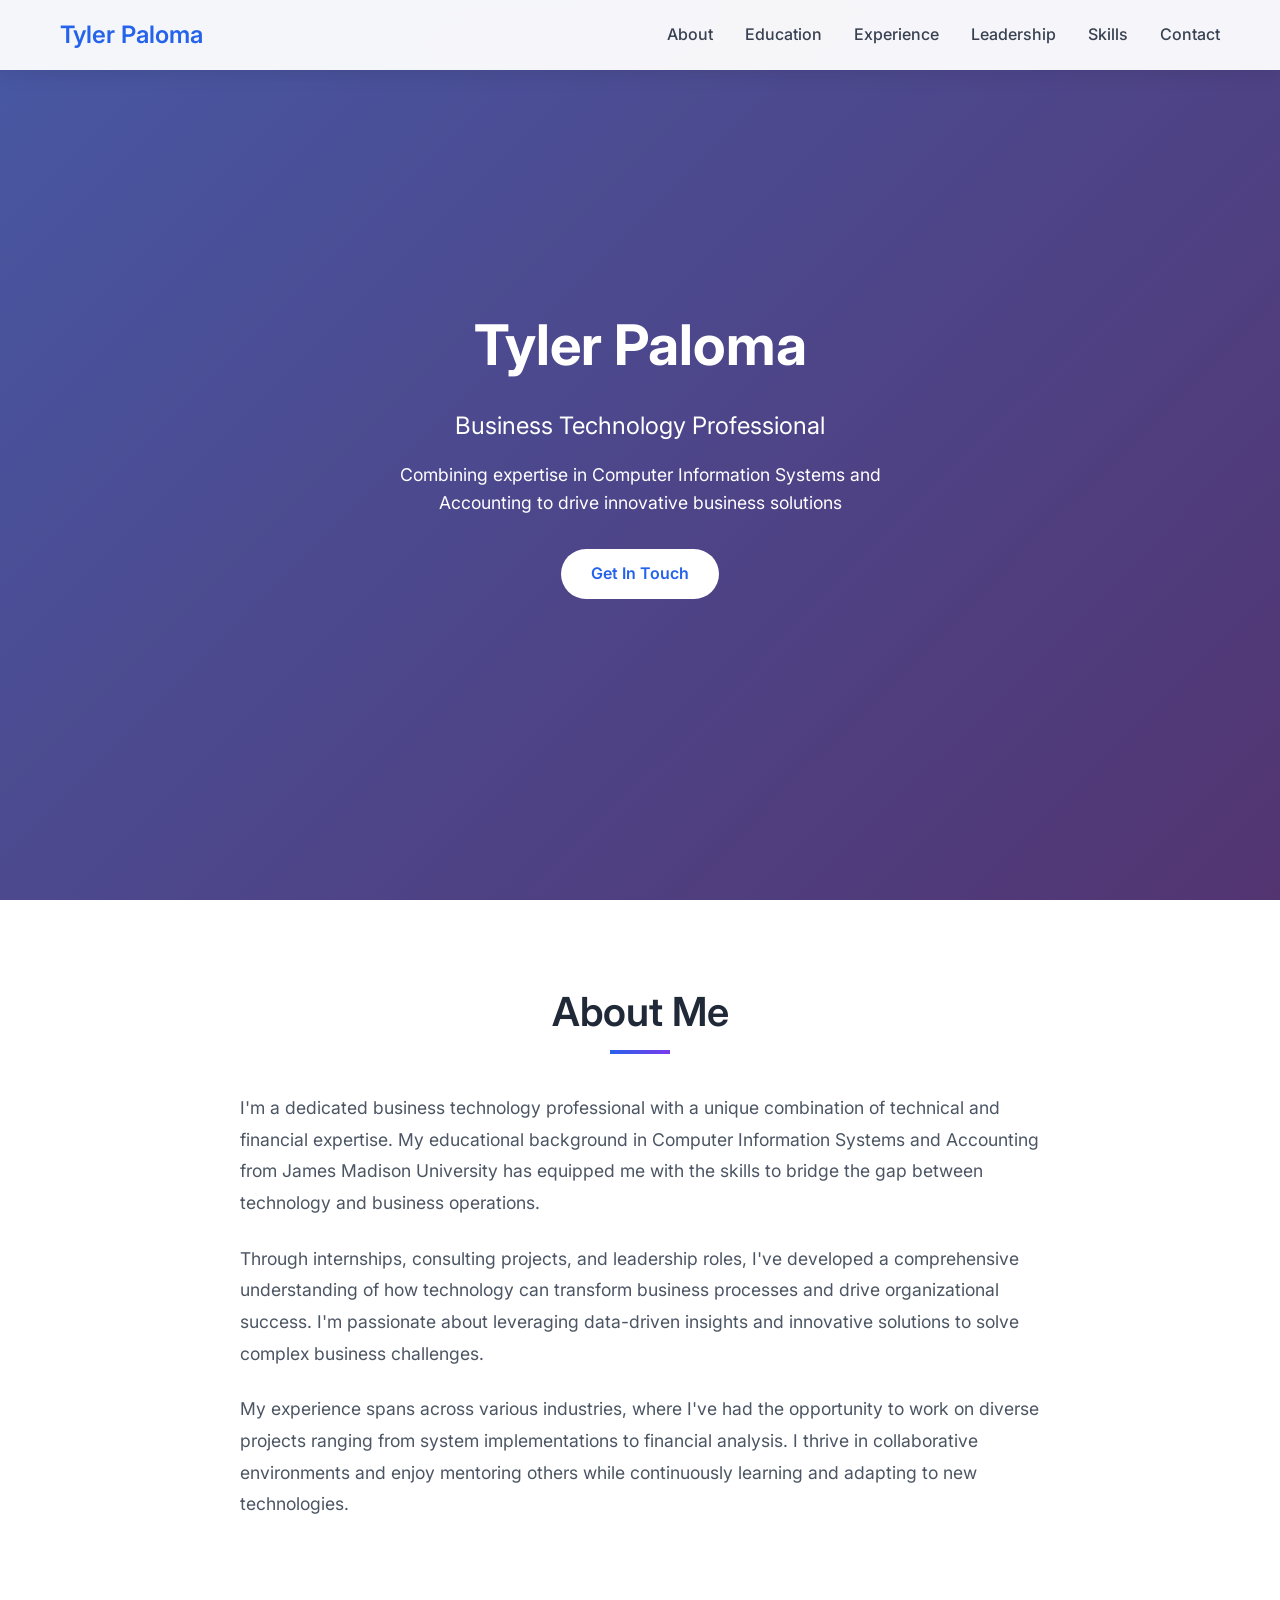
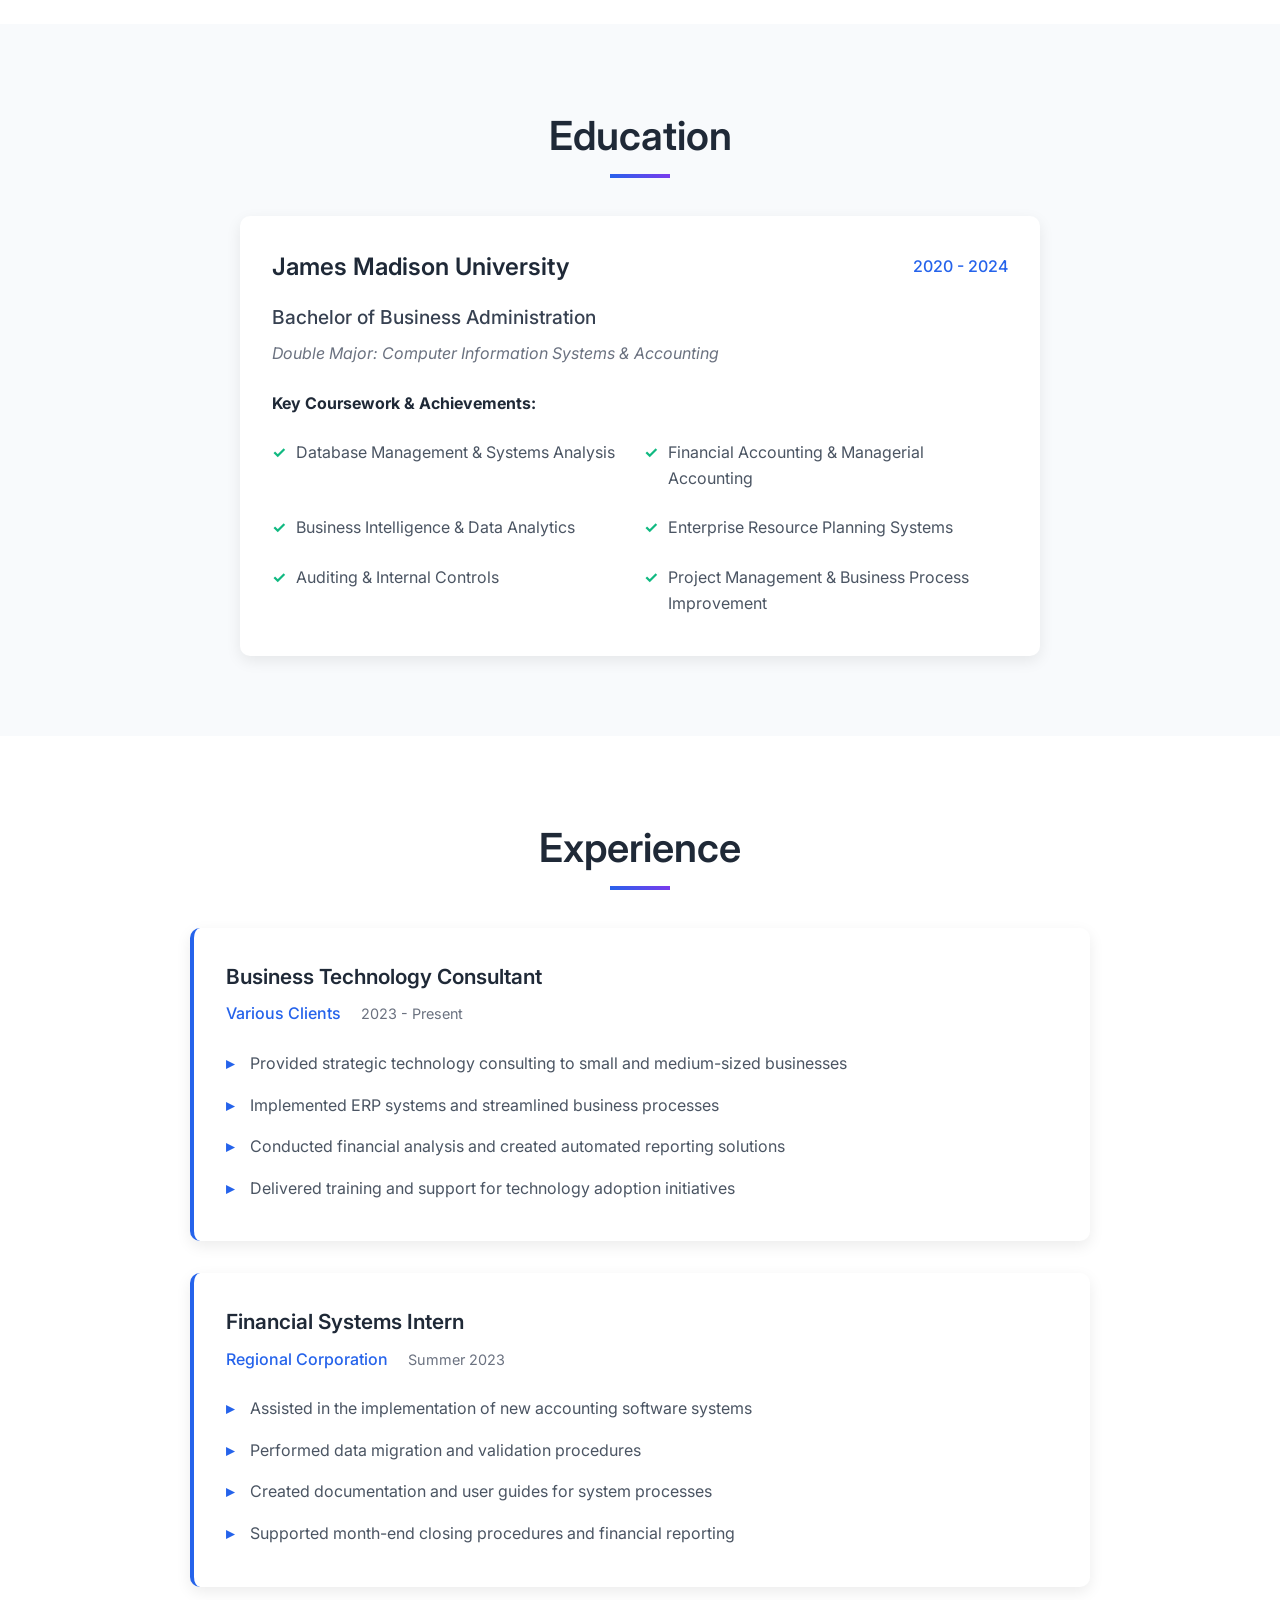
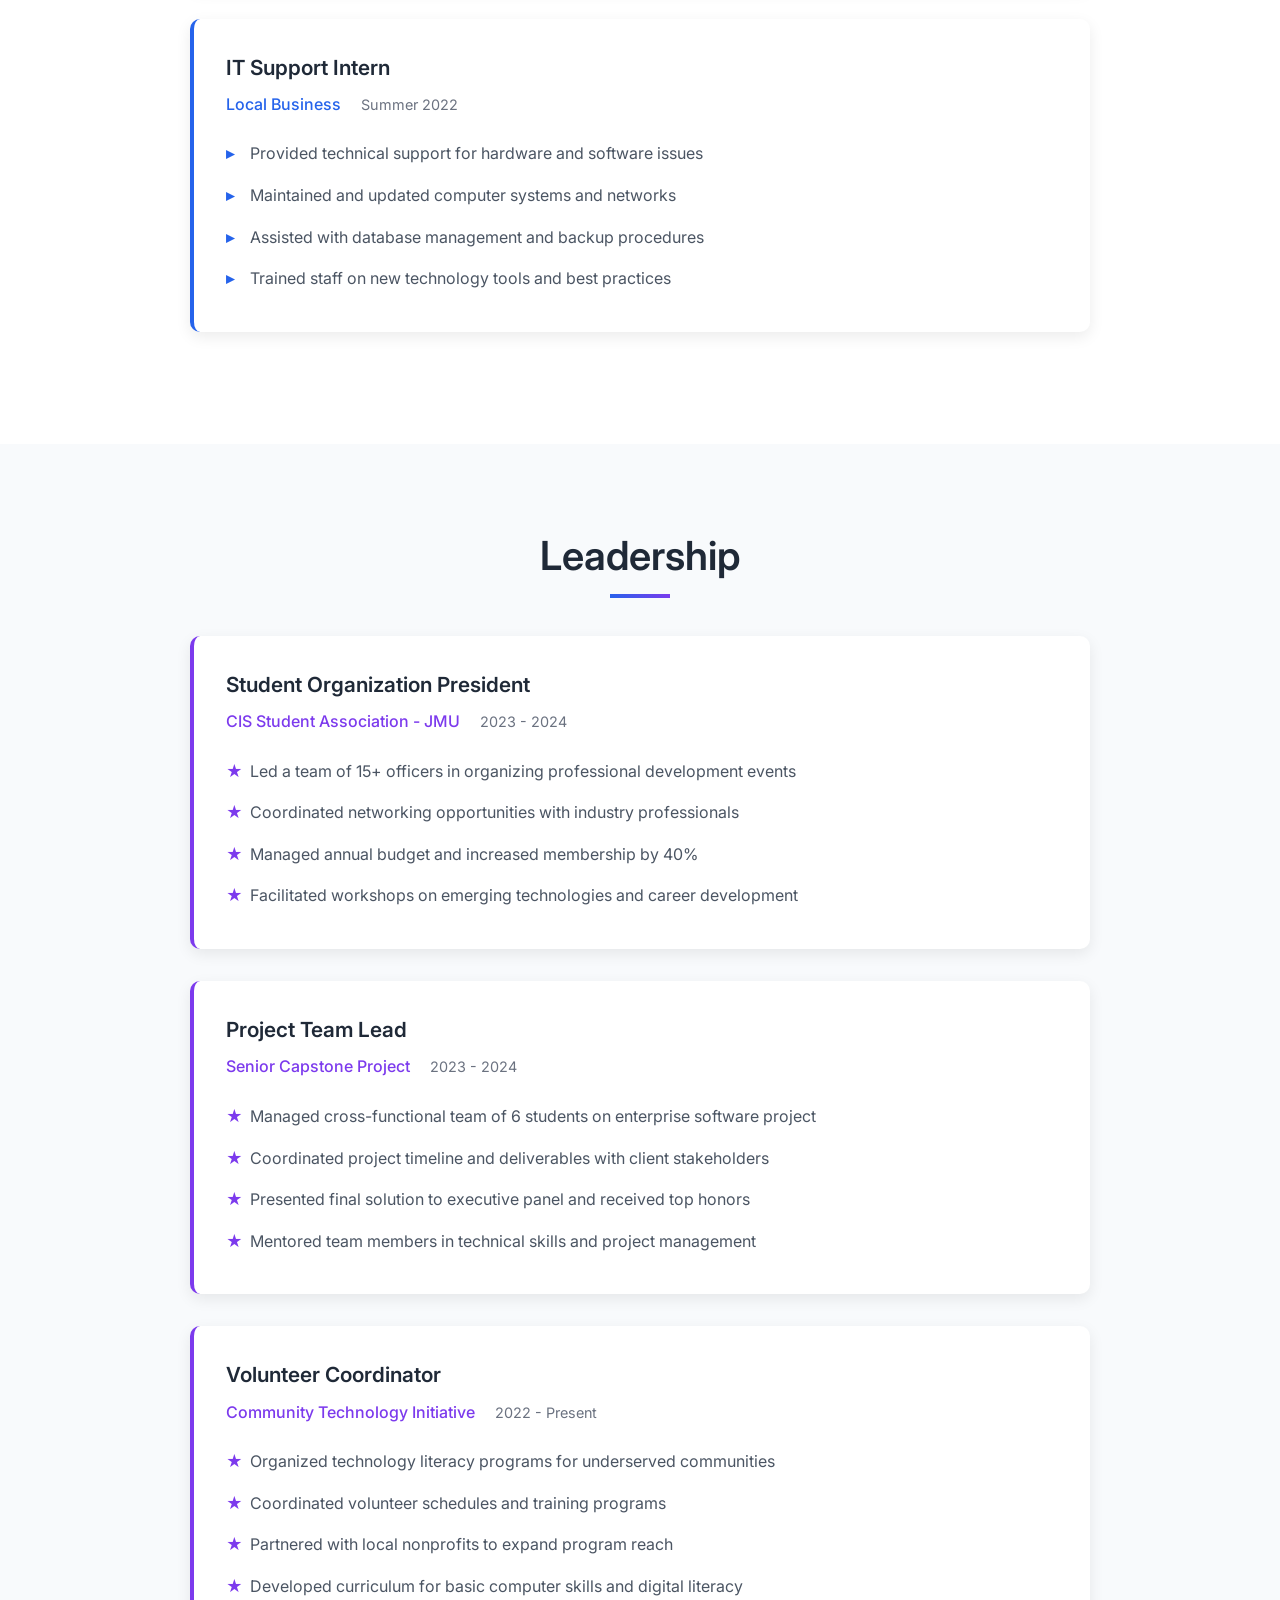
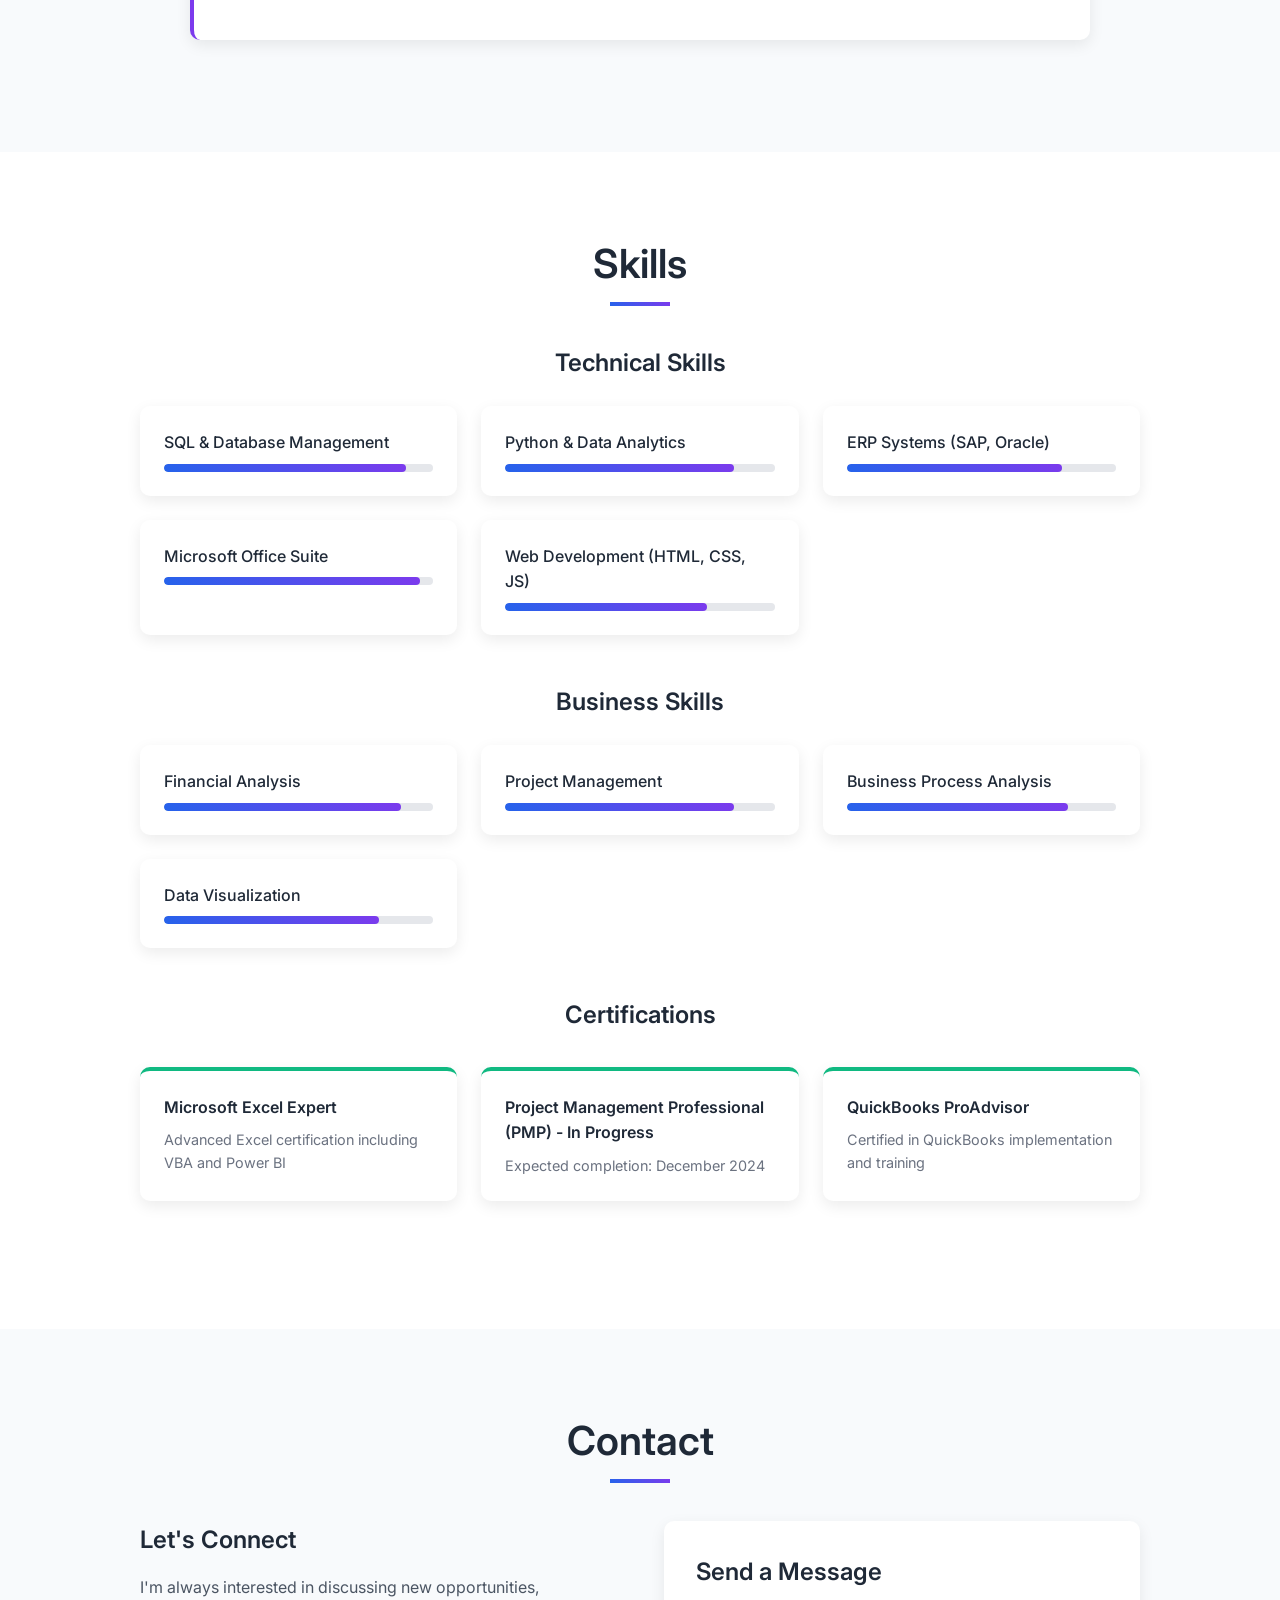
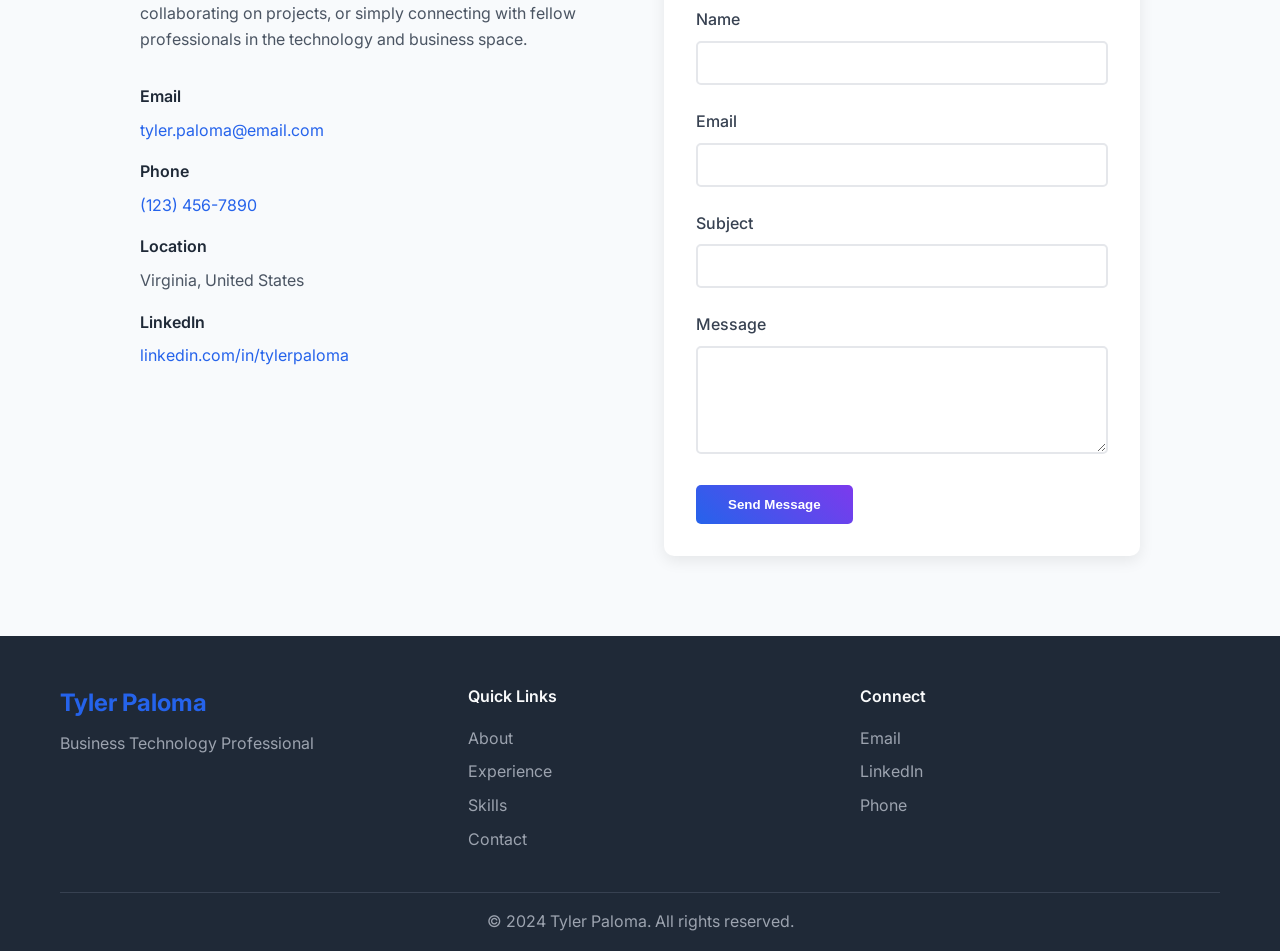
==== index.html @ 6fe41795 "Complete Tyler Paloma responsive portfolio website Co-authored-by: wjed <112119028+wjed@users.norepl" ====
<!DOCTYPE html>
<html lang="en">
<head>
    <meta charset="UTF-8">
    <meta name="viewport" content="width=device-width, initial-scale=1.0">
    <title>Tyler Paloma - Portfolio</title>
    <link rel="stylesheet" href="styles.css">
    <link rel="preconnect" href="https://fonts.googleapis.com">
    <link rel="preconnect" href="https://fonts.gstatic.com" crossorigin>
    <link href="https://fonts.googleapis.com/css2?family=Inter:wght@300;400;500;600;700&display=swap" rel="stylesheet">
</head>
<body>
    <!-- Navigation -->
    <nav class="navbar">
        <div class="nav-container">
            <div class="nav-logo">
                <a href="#home">Tyler Paloma</a>
            </div>
            <ul class="nav-menu">
                <li class="nav-item">
                    <a href="#about" class="nav-link">About</a>
                </li>
                <li class="nav-item">
                    <a href="#education" class="nav-link">Education</a>
                </li>
                <li class="nav-item">
                    <a href="#experience" class="nav-link">Experience</a>
                </li>
                <li class="nav-item">
                    <a href="#leadership" class="nav-link">Leadership</a>
                </li>
                <li class="nav-item">
                    <a href="#skills" class="nav-link">Skills</a>
                </li>
                <li class="nav-item">
                    <a href="#contact" class="nav-link">Contact</a>
                </li>
            </ul>
            <div class="hamburger">
                <span class="bar"></span>
                <span class="bar"></span>
                <span class="bar"></span>
            </div>
        </div>
    </nav>

    <!-- Hero Section -->
    <section id="home" class="hero">
        <div class="hero-content">
            <h1>Tyler Paloma</h1>
            <p class="hero-subtitle">Business Technology Professional</p>
            <p class="hero-description">Combining expertise in Computer Information Systems and Accounting to drive innovative business solutions</p>
            <a href="#contact" class="cta-button">Get In Touch</a>
        </div>
    </section>

    <!-- About Section -->
    <section id="about" class="section">
        <div class="container">
            <h2 class="section-title">About Me</h2>
            <div class="about-content">
                <div class="about-text">
                    <p>I'm a dedicated business technology professional with a unique combination of technical and financial expertise. My educational background in Computer Information Systems and Accounting from James Madison University has equipped me with the skills to bridge the gap between technology and business operations.</p>
                    <p>Through internships, consulting projects, and leadership roles, I've developed a comprehensive understanding of how technology can transform business processes and drive organizational success. I'm passionate about leveraging data-driven insights and innovative solutions to solve complex business challenges.</p>
                    <p>My experience spans across various industries, where I've had the opportunity to work on diverse projects ranging from system implementations to financial analysis. I thrive in collaborative environments and enjoy mentoring others while continuously learning and adapting to new technologies.</p>
                </div>
            </div>
        </div>
    </section>

    <!-- Education Section -->
    <section id="education" class="section section-gray">
        <div class="container">
            <h2 class="section-title">Education</h2>
            <div class="education-content">
                <div class="education-item">
                    <div class="education-header">
                        <h3>James Madison University</h3>
                        <span class="education-period">2020 - 2024</span>
                    </div>
                    <div class="education-details">
                        <p class="education-degree">Bachelor of Business Administration</p>
                        <p class="education-majors">Double Major: Computer Information Systems & Accounting</p>
                        <div class="education-highlights">
                            <h4>Key Coursework & Achievements:</h4>
                            <ul>
                                <li>Database Management & Systems Analysis</li>
                                <li>Financial Accounting & Managerial Accounting</li>
                                <li>Business Intelligence & Data Analytics</li>
                                <li>Enterprise Resource Planning Systems</li>
                                <li>Auditing & Internal Controls</li>
                                <li>Project Management & Business Process Improvement</li>
                            </ul>
                        </div>
                    </div>
                </div>
            </div>
        </div>
    </section>

    <!-- Experience Section -->
    <section id="experience" class="section">
        <div class="container">
            <h2 class="section-title">Experience</h2>
            <div class="experience-content">
                <div class="experience-item">
                    <div class="experience-header">
                        <h3>Business Technology Consultant</h3>
                        <span class="experience-company">Various Clients</span>
                        <span class="experience-period">2023 - Present</span>
                    </div>
                    <div class="experience-details">
                        <ul>
                            <li>Provided strategic technology consulting to small and medium-sized businesses</li>
                            <li>Implemented ERP systems and streamlined business processes</li>
                            <li>Conducted financial analysis and created automated reporting solutions</li>
                            <li>Delivered training and support for technology adoption initiatives</li>
                        </ul>
                    </div>
                </div>

                <div class="experience-item">
                    <div class="experience-header">
                        <h3>Financial Systems Intern</h3>
                        <span class="experience-company">Regional Corporation</span>
                        <span class="experience-period">Summer 2023</span>
                    </div>
                    <div class="experience-details">
                        <ul>
                            <li>Assisted in the implementation of new accounting software systems</li>
                            <li>Performed data migration and validation procedures</li>
                            <li>Created documentation and user guides for system processes</li>
                            <li>Supported month-end closing procedures and financial reporting</li>
                        </ul>
                    </div>
                </div>

                <div class="experience-item">
                    <div class="experience-header">
                        <h3>IT Support Intern</h3>
                        <span class="experience-company">Local Business</span>
                        <span class="experience-period">Summer 2022</span>
                    </div>
                    <div class="experience-details">
                        <ul>
                            <li>Provided technical support for hardware and software issues</li>
                            <li>Maintained and updated computer systems and networks</li>
                            <li>Assisted with database management and backup procedures</li>
                            <li>Trained staff on new technology tools and best practices</li>
                        </ul>
                    </div>
                </div>
            </div>
        </div>
    </section>

    <!-- Leadership Section -->
    <section id="leadership" class="section section-gray">
        <div class="container">
            <h2 class="section-title">Leadership</h2>
            <div class="leadership-content">
                <div class="leadership-item">
                    <div class="leadership-header">
                        <h3>Student Organization President</h3>
                        <span class="leadership-org">CIS Student Association - JMU</span>
                        <span class="leadership-period">2023 - 2024</span>
                    </div>
                    <div class="leadership-details">
                        <ul>
                            <li>Led a team of 15+ officers in organizing professional development events</li>
                            <li>Coordinated networking opportunities with industry professionals</li>
                            <li>Managed annual budget and increased membership by 40%</li>
                            <li>Facilitated workshops on emerging technologies and career development</li>
                        </ul>
                    </div>
                </div>

                <div class="leadership-item">
                    <div class="leadership-header">
                        <h3>Project Team Lead</h3>
                        <span class="leadership-org">Senior Capstone Project</span>
                        <span class="leadership-period">2023 - 2024</span>
                    </div>
                    <div class="leadership-details">
                        <ul>
                            <li>Managed cross-functional team of 6 students on enterprise software project</li>
                            <li>Coordinated project timeline and deliverables with client stakeholders</li>
                            <li>Presented final solution to executive panel and received top honors</li>
                            <li>Mentored team members in technical skills and project management</li>
                        </ul>
                    </div>
                </div>

                <div class="leadership-item">
                    <div class="leadership-header">
                        <h3>Volunteer Coordinator</h3>
                        <span class="leadership-org">Community Technology Initiative</span>
                        <span class="leadership-period">2022 - Present</span>
                    </div>
                    <div class="leadership-details">
                        <ul>
                            <li>Organized technology literacy programs for underserved communities</li>
                            <li>Coordinated volunteer schedules and training programs</li>
                            <li>Partnered with local nonprofits to expand program reach</li>
                            <li>Developed curriculum for basic computer skills and digital literacy</li>
                        </ul>
                    </div>
                </div>
            </div>
        </div>
    </section>

    <!-- Skills Section -->
    <section id="skills" class="section">
        <div class="container">
            <h2 class="section-title">Skills</h2>
            <div class="skills-content">
                <div class="skills-category">
                    <h3>Technical Skills</h3>
                    <div class="skills-grid">
                        <div class="skill-item">
                            <span class="skill-name">SQL & Database Management</span>
                            <div class="skill-bar">
                                <div class="skill-progress" style="width: 90%;"></div>
                            </div>
                        </div>
                        <div class="skill-item">
                            <span class="skill-name">Python & Data Analytics</span>
                            <div class="skill-bar">
                                <div class="skill-progress" style="width: 85%;"></div>
                            </div>
                        </div>
                        <div class="skill-item">
                            <span class="skill-name">ERP Systems (SAP, Oracle)</span>
                            <div class="skill-bar">
                                <div class="skill-progress" style="width: 80%;"></div>
                            </div>
                        </div>
                        <div class="skill-item">
                            <span class="skill-name">Microsoft Office Suite</span>
                            <div class="skill-bar">
                                <div class="skill-progress" style="width: 95%;"></div>
                            </div>
                        </div>
                        <div class="skill-item">
                            <span class="skill-name">Web Development (HTML, CSS, JS)</span>
                            <div class="skill-bar">
                                <div class="skill-progress" style="width: 75%;"></div>
                            </div>
                        </div>
                    </div>
                </div>

                <div class="skills-category">
                    <h3>Business Skills</h3>
                    <div class="skills-grid">
                        <div class="skill-item">
                            <span class="skill-name">Financial Analysis</span>
                            <div class="skill-bar">
                                <div class="skill-progress" style="width: 88%;"></div>
                            </div>
                        </div>
                        <div class="skill-item">
                            <span class="skill-name">Project Management</span>
                            <div class="skill-bar">
                                <div class="skill-progress" style="width: 85%;"></div>
                            </div>
                        </div>
                        <div class="skill-item">
                            <span class="skill-name">Business Process Analysis</span>
                            <div class="skill-bar">
                                <div class="skill-progress" style="width: 82%;"></div>
                            </div>
                        </div>
                        <div class="skill-item">
                            <span class="skill-name">Data Visualization</span>
                            <div class="skill-bar">
                                <div class="skill-progress" style="width: 80%;"></div>
                            </div>
                        </div>
                    </div>
                </div>

                <div class="skills-category">
                    <h3>Certifications</h3>
                    <div class="certifications">
                        <div class="cert-item">
                            <h4>Microsoft Excel Expert</h4>
                            <p>Advanced Excel certification including VBA and Power BI</p>
                        </div>
                        <div class="cert-item">
                            <h4>Project Management Professional (PMP) - In Progress</h4>
                            <p>Expected completion: December 2024</p>
                        </div>
                        <div class="cert-item">
                            <h4>QuickBooks ProAdvisor</h4>
                            <p>Certified in QuickBooks implementation and training</p>
                        </div>
                    </div>
                </div>
            </div>
        </div>
    </section>

    <!-- Contact Section -->
    <section id="contact" class="section section-gray">
        <div class="container">
            <h2 class="section-title">Contact</h2>
            <div class="contact-content">
                <div class="contact-info">
                    <h3>Let's Connect</h3>
                    <p>I'm always interested in discussing new opportunities, collaborating on projects, or simply connecting with fellow professionals in the technology and business space.</p>
                    
                    <div class="contact-details">
                        <div class="contact-item">
                            <h4>Email</h4>
                            <a href="mailto:tyler.paloma@email.com">tyler.paloma@email.com</a>
                        </div>
                        <div class="contact-item">
                            <h4>Phone</h4>
                            <a href="tel:+1234567890">(123) 456-7890</a>
                        </div>
                        <div class="contact-item">
                            <h4>Location</h4>
                            <p>Virginia, United States</p>
                        </div>
                        <div class="contact-item">
                            <h4>LinkedIn</h4>
                            <a href="https://linkedin.com/in/tylerpaloma" target="_blank">linkedin.com/in/tylerpaloma</a>
                        </div>
                    </div>
                </div>

                <div class="contact-form">
                    <h3>Send a Message</h3>
                    <form id="contactForm">
                        <div class="form-group">
                            <label for="name">Name</label>
                            <input type="text" id="name" name="name" required>
                        </div>
                        <div class="form-group">
                            <label for="email">Email</label>
                            <input type="email" id="email" name="email" required>
                        </div>
                        <div class="form-group">
                            <label for="subject">Subject</label>
                            <input type="text" id="subject" name="subject" required>
                        </div>
                        <div class="form-group">
                            <label for="message">Message</label>
                            <textarea id="message" name="message" rows="5" required></textarea>
                        </div>
                        <button type="submit" class="submit-button">Send Message</button>
                    </form>
                </div>
            </div>
        </div>
    </section>

    <!-- Footer -->
    <footer class="footer">
        <div class="container">
            <div class="footer-content">
                <div class="footer-info">
                    <h3>Tyler Paloma</h3>
                    <p>Business Technology Professional</p>
                </div>
                <div class="footer-links">
                    <div class="footer-section">
                        <h4>Quick Links</h4>
                        <ul>
                            <li><a href="#about">About</a></li>
                            <li><a href="#experience">Experience</a></li>
                            <li><a href="#skills">Skills</a></li>
                            <li><a href="#contact">Contact</a></li>
                        </ul>
                    </div>
                    <div class="footer-section">
                        <h4>Connect</h4>
                        <ul>
                            <li><a href="mailto:tyler.paloma@email.com">Email</a></li>
                            <li><a href="https://linkedin.com/in/tylerpaloma" target="_blank">LinkedIn</a></li>
                            <li><a href="tel:+1234567890">Phone</a></li>
                        </ul>
                    </div>
                </div>
            </div>
            <div class="footer-bottom">
                <p>&copy; 2024 Tyler Paloma. All rights reserved.</p>
            </div>
        </div>
    </footer>

    <script src="script.js"></script>
</body>
</html>
---- styles.css ----
/* Reset and Base Styles */
* {
    margin: 0;
    padding: 0;
    box-sizing: border-box;
}

body {
    font-family: 'Inter', sans-serif;
    line-height: 1.6;
    color: #333;
    background-color: #ffffff;
}

html {
    scroll-behavior: smooth;
}

/* Container */
.container {
    max-width: 1200px;
    margin: 0 auto;
    padding: 0 20px;
}

/* Navigation */
.navbar {
    position: fixed;
    top: 0;
    width: 100%;
    background: rgba(255, 255, 255, 0.95);
    backdrop-filter: blur(10px);
    z-index: 1000;
    box-shadow: 0 2px 20px rgba(0, 0, 0, 0.1);
    transition: all 0.3s ease;
}

.nav-container {
    max-width: 1200px;
    margin: 0 auto;
    padding: 1rem 20px;
    display: flex;
    justify-content: space-between;
    align-items: center;
}

.nav-logo a {
    font-size: 1.5rem;
    font-weight: 600;
    color: #2563eb;
    text-decoration: none;
    transition: color 0.3s ease;
}

.nav-logo a:hover {
    color: #1d4ed8;
}

.nav-menu {
    display: flex;
    list-style: none;
    gap: 2rem;
}

.nav-link {
    color: #374151;
    text-decoration: none;
    font-weight: 500;
    transition: color 0.3s ease;
    position: relative;
}

.nav-link:hover {
    color: #2563eb;
}

.nav-link::after {
    content: '';
    position: absolute;
    width: 0;
    height: 2px;
    bottom: -5px;
    left: 0;
    background-color: #2563eb;
    transition: width 0.3s ease;
}

.nav-link:hover::after {
    width: 100%;
}

.hamburger {
    display: none;
    flex-direction: column;
    cursor: pointer;
}

.bar {
    width: 25px;
    height: 3px;
    background-color: #374151;
    margin: 3px 0;
    transition: 0.3s;
}

/* Hero Section */
.hero {
    height: 100vh;
    display: flex;
    align-items: center;
    justify-content: center;
    background: linear-gradient(135deg, #667eea 0%, #764ba2 100%);
    color: white;
    text-align: center;
    position: relative;
    overflow: hidden;
}

.hero::before {
    content: '';
    position: absolute;
    top: 0;
    left: 0;
    right: 0;
    bottom: 0;
    background: rgba(0, 0, 0, 0.3);
    z-index: 1;
}

.hero-content {
    position: relative;
    z-index: 2;
    max-width: 600px;
    padding: 0 20px;
}

.hero h1 {
    font-size: 3.5rem;
    font-weight: 700;
    margin-bottom: 1rem;
    animation: fadeInUp 1s ease;
}

.hero-subtitle {
    font-size: 1.5rem;
    font-weight: 400;
    margin-bottom: 1rem;
    animation: fadeInUp 1s ease 0.2s both;
}

.hero-description {
    font-size: 1.1rem;
    margin-bottom: 2rem;
    opacity: 0.9;
    animation: fadeInUp 1s ease 0.4s both;
}

.cta-button {
    display: inline-block;
    padding: 12px 30px;
    background-color: #ffffff;
    color: #2563eb;
    text-decoration: none;
    border-radius: 30px;
    font-weight: 600;
    transition: all 0.3s ease;
    animation: fadeInUp 1s ease 0.6s both;
}

.cta-button:hover {
    background-color: #f8fafc;
    transform: translateY(-2px);
    box-shadow: 0 10px 25px rgba(0, 0, 0, 0.2);
}

/* Sections */
.section {
    padding: 80px 0;
}

.section-gray {
    background-color: #f8fafc;
}

.section-title {
    font-size: 2.5rem;
    font-weight: 600;
    text-align: center;
    margin-bottom: 3rem;
    color: #1f2937;
    position: relative;
}

.section-title::after {
    content: '';
    width: 60px;
    height: 4px;
    background: linear-gradient(45deg, #2563eb, #7c3aed);
    position: absolute;
    bottom: -10px;
    left: 50%;
    transform: translateX(-50%);
}

/* About Section */
.about-content {
    max-width: 800px;
    margin: 0 auto;
}

.about-text p {
    font-size: 1.1rem;
    margin-bottom: 1.5rem;
    color: #4b5563;
    line-height: 1.8;
}

/* Education Section */
.education-item {
    background: white;
    padding: 2rem;
    border-radius: 10px;
    box-shadow: 0 5px 15px rgba(0, 0, 0, 0.08);
    max-width: 800px;
    margin: 0 auto;
}

.education-header {
    display: flex;
    justify-content: space-between;
    align-items: center;
    margin-bottom: 1rem;
    flex-wrap: wrap;
}

.education-header h3 {
    font-size: 1.5rem;
    font-weight: 600;
    color: #1f2937;
}

.education-period {
    color: #2563eb;
    font-weight: 500;
}

.education-degree {
    font-size: 1.2rem;
    font-weight: 500;
    color: #374151;
    margin-bottom: 0.5rem;
}

.education-majors {
    color: #6b7280;
    margin-bottom: 1.5rem;
    font-style: italic;
}

.education-highlights h4 {
    color: #1f2937;
    margin-bottom: 1rem;
}

.education-highlights ul {
    list-style: none;
    display: grid;
    grid-template-columns: repeat(auto-fit, minmax(250px, 1fr));
    gap: 0.5rem;
}

.education-highlights li {
    padding: 0.5rem 0;
    color: #4b5563;
    position: relative;
    padding-left: 1.5rem;
}

.education-highlights li::before {
    content: '✓';
    position: absolute;
    left: 0;
    color: #10b981;
    font-weight: bold;
}

/* Experience Section */
.experience-content {
    max-width: 900px;
    margin: 0 auto;
}

.experience-item {
    background: white;
    padding: 2rem;
    margin-bottom: 2rem;
    border-radius: 10px;
    box-shadow: 0 5px 15px rgba(0, 0, 0, 0.08);
    border-left: 4px solid #2563eb;
}

.experience-header {
    margin-bottom: 1rem;
}

.experience-header h3 {
    font-size: 1.3rem;
    font-weight: 600;
    color: #1f2937;
    margin-bottom: 0.5rem;
}

.experience-company {
    color: #2563eb;
    font-weight: 500;
    margin-right: 1rem;
}

.experience-period {
    color: #6b7280;
    font-size: 0.9rem;
}

.experience-details ul {
    list-style: none;
}

.experience-details li {
    padding: 0.5rem 0;
    color: #4b5563;
    position: relative;
    padding-left: 1.5rem;
}

.experience-details li::before {
    content: '▸';
    position: absolute;
    left: 0;
    color: #2563eb;
    font-weight: bold;
}

/* Leadership Section */
.leadership-content {
    max-width: 900px;
    margin: 0 auto;
}

.leadership-item {
    background: white;
    padding: 2rem;
    margin-bottom: 2rem;
    border-radius: 10px;
    box-shadow: 0 5px 15px rgba(0, 0, 0, 0.08);
    border-left: 4px solid #7c3aed;
}

.leadership-header {
    margin-bottom: 1rem;
}

.leadership-header h3 {
    font-size: 1.3rem;
    font-weight: 600;
    color: #1f2937;
    margin-bottom: 0.5rem;
}

.leadership-org {
    color: #7c3aed;
    font-weight: 500;
    margin-right: 1rem;
}

.leadership-period {
    color: #6b7280;
    font-size: 0.9rem;
}

.leadership-details ul {
    list-style: none;
}

.leadership-details li {
    padding: 0.5rem 0;
    color: #4b5563;
    position: relative;
    padding-left: 1.5rem;
}

.leadership-details li::before {
    content: '★';
    position: absolute;
    left: 0;
    color: #7c3aed;
    font-weight: bold;
}

/* Skills Section */
.skills-content {
    max-width: 1000px;
    margin: 0 auto;
}

.skills-category {
    margin-bottom: 3rem;
}

.skills-category h3 {
    font-size: 1.5rem;
    font-weight: 600;
    color: #1f2937;
    margin-bottom: 1.5rem;
    text-align: center;
}

.skills-grid {
    display: grid;
    grid-template-columns: repeat(auto-fit, minmax(300px, 1fr));
    gap: 1.5rem;
}

.skill-item {
    background: white;
    padding: 1.5rem;
    border-radius: 10px;
    box-shadow: 0 5px 15px rgba(0, 0, 0, 0.08);
}

.skill-name {
    display: block;
    font-weight: 500;
    color: #1f2937;
    margin-bottom: 0.5rem;
}

.skill-bar {
    width: 100%;
    height: 8px;
    background-color: #e5e7eb;
    border-radius: 4px;
    overflow: hidden;
}

.skill-progress {
    height: 100%;
    background: linear-gradient(45deg, #2563eb, #7c3aed);
    border-radius: 4px;
    transition: width 1s ease;
}

.certifications {
    display: grid;
    grid-template-columns: repeat(auto-fit, minmax(300px, 1fr));
    gap: 1.5rem;
    margin-top: 2rem;
}

.cert-item {
    background: white;
    padding: 1.5rem;
    border-radius: 10px;
    box-shadow: 0 5px 15px rgba(0, 0, 0, 0.08);
    border-top: 4px solid #10b981;
}

.cert-item h4 {
    color: #1f2937;
    margin-bottom: 0.5rem;
    font-weight: 600;
}

.cert-item p {
    color: #6b7280;
    font-size: 0.9rem;
}

/* Contact Section */
.contact-content {
    display: grid;
    grid-template-columns: 1fr 1fr;
    gap: 3rem;
    max-width: 1000px;
    margin: 0 auto;
}

.contact-info h3,
.contact-form h3 {
    font-size: 1.5rem;
    font-weight: 600;
    color: #1f2937;
    margin-bottom: 1rem;
}

.contact-info p {
    color: #4b5563;
    margin-bottom: 2rem;
    line-height: 1.6;
}

.contact-details {
    display: grid;
    gap: 1rem;
}

.contact-item h4 {
    color: #1f2937;
    font-weight: 600;
    margin-bottom: 0.5rem;
}

.contact-item a {
    color: #2563eb;
    text-decoration: none;
    transition: color 0.3s ease;
}

.contact-item a:hover {
    color: #1d4ed8;
}

.contact-item p {
    color: #4b5563;
    margin: 0;
}

/* Contact Form */
.contact-form {
    background: white;
    padding: 2rem;
    border-radius: 10px;
    box-shadow: 0 5px 15px rgba(0, 0, 0, 0.08);
}

.form-group {
    margin-bottom: 1.5rem;
}

.form-group label {
    display: block;
    margin-bottom: 0.5rem;
    font-weight: 500;
    color: #374151;
}

.form-group input,
.form-group textarea {
    width: 100%;
    padding: 0.75rem;
    border: 2px solid #e5e7eb;
    border-radius: 5px;
    font-family: inherit;
    transition: border-color 0.3s ease;
}

.form-group input:focus,
.form-group textarea:focus {
    outline: none;
    border-color: #2563eb;
}

.submit-button {
    background: linear-gradient(45deg, #2563eb, #7c3aed);
    color: white;
    border: none;
    padding: 0.75rem 2rem;
    border-radius: 5px;
    font-weight: 600;
    cursor: pointer;
    transition: all 0.3s ease;
}

.submit-button:hover {
    transform: translateY(-2px);
    box-shadow: 0 5px 15px rgba(37, 99, 235, 0.4);
}

/* Footer */
.footer {
    background-color: #1f2937;
    color: white;
    padding: 3rem 0 1rem;
}

.footer-content {
    display: grid;
    grid-template-columns: 1fr 2fr;
    gap: 2rem;
    margin-bottom: 2rem;
}

.footer-info h3 {
    font-size: 1.5rem;
    margin-bottom: 0.5rem;
    color: #2563eb;
}

.footer-info p {
    color: #9ca3af;
}

.footer-links {
    display: grid;
    grid-template-columns: repeat(auto-fit, minmax(150px, 1fr));
    gap: 2rem;
}

.footer-section h4 {
    color: #f9fafb;
    margin-bottom: 1rem;
    font-weight: 600;
}

.footer-section ul {
    list-style: none;
}

.footer-section li {
    margin-bottom: 0.5rem;
}

.footer-section a {
    color: #9ca3af;
    text-decoration: none;
    transition: color 0.3s ease;
}

.footer-section a:hover {
    color: #2563eb;
}

.footer-bottom {
    border-top: 1px solid #374151;
    padding-top: 1rem;
    text-align: center;
    color: #9ca3af;
}

/* Animations */
@keyframes fadeInUp {
    from {
        opacity: 0;
        transform: translateY(30px);
    }
    to {
        opacity: 1;
        transform: translateY(0);
    }
}

/* Responsive Design */
@media (max-width: 768px) {
    .hamburger {
        display: flex;
    }

    .nav-menu {
        position: fixed;
        left: -100%;
        top: 70px;
        flex-direction: column;
        background-color: white;
        width: 100%;
        text-align: center;
        transition: 0.3s;
        box-shadow: 0 10px 27px rgba(0, 0, 0, 0.05);
        padding: 2rem 0;
    }

    .nav-menu.active {
        left: 0;
    }

    .nav-menu li {
        margin: 1rem 0;
    }

    .hero h1 {
        font-size: 2.5rem;
    }

    .hero-subtitle {
        font-size: 1.2rem;
    }

    .section {
        padding: 60px 0;
    }

    .section-title {
        font-size: 2rem;
    }

    .education-header,
    .experience-header,
    .leadership-header {
        flex-direction: column;
        align-items: flex-start;
        gap: 0.5rem;
    }

    .contact-content {
        grid-template-columns: 1fr;
        gap: 2rem;
    }

    .footer-content {
        grid-template-columns: 1fr;
        gap: 1.5rem;
    }

    .skills-grid {
        grid-template-columns: 1fr;
    }

    .certifications {
        grid-template-columns: 1fr;
    }
}

@media (max-width: 480px) {
    .container {
        padding: 0 15px;
    }

    .hero h1 {
        font-size: 2rem;
    }

    .hero-subtitle {
        font-size: 1rem;
    }

    .hero-description {
        font-size: 1rem;
    }

    .section-title {
        font-size: 1.8rem;
    }

    .experience-item,
    .leadership-item,
    .education-item {
        padding: 1.5rem;
    }

    .contact-form {
        padding: 1.5rem;
    }
}

/* Smooth scrolling for better UX */
@media (prefers-reduced-motion: no-preference) {
    html {
        scroll-behavior: smooth;
    }
}

/* Print styles */
@media print {
    .navbar,
    .footer,
    .contact-form {
        display: none;
    }

    .section {
        padding: 20px 0;
    }

    body {
        font-size: 12pt;
        line-height: 1.4;
    }
}
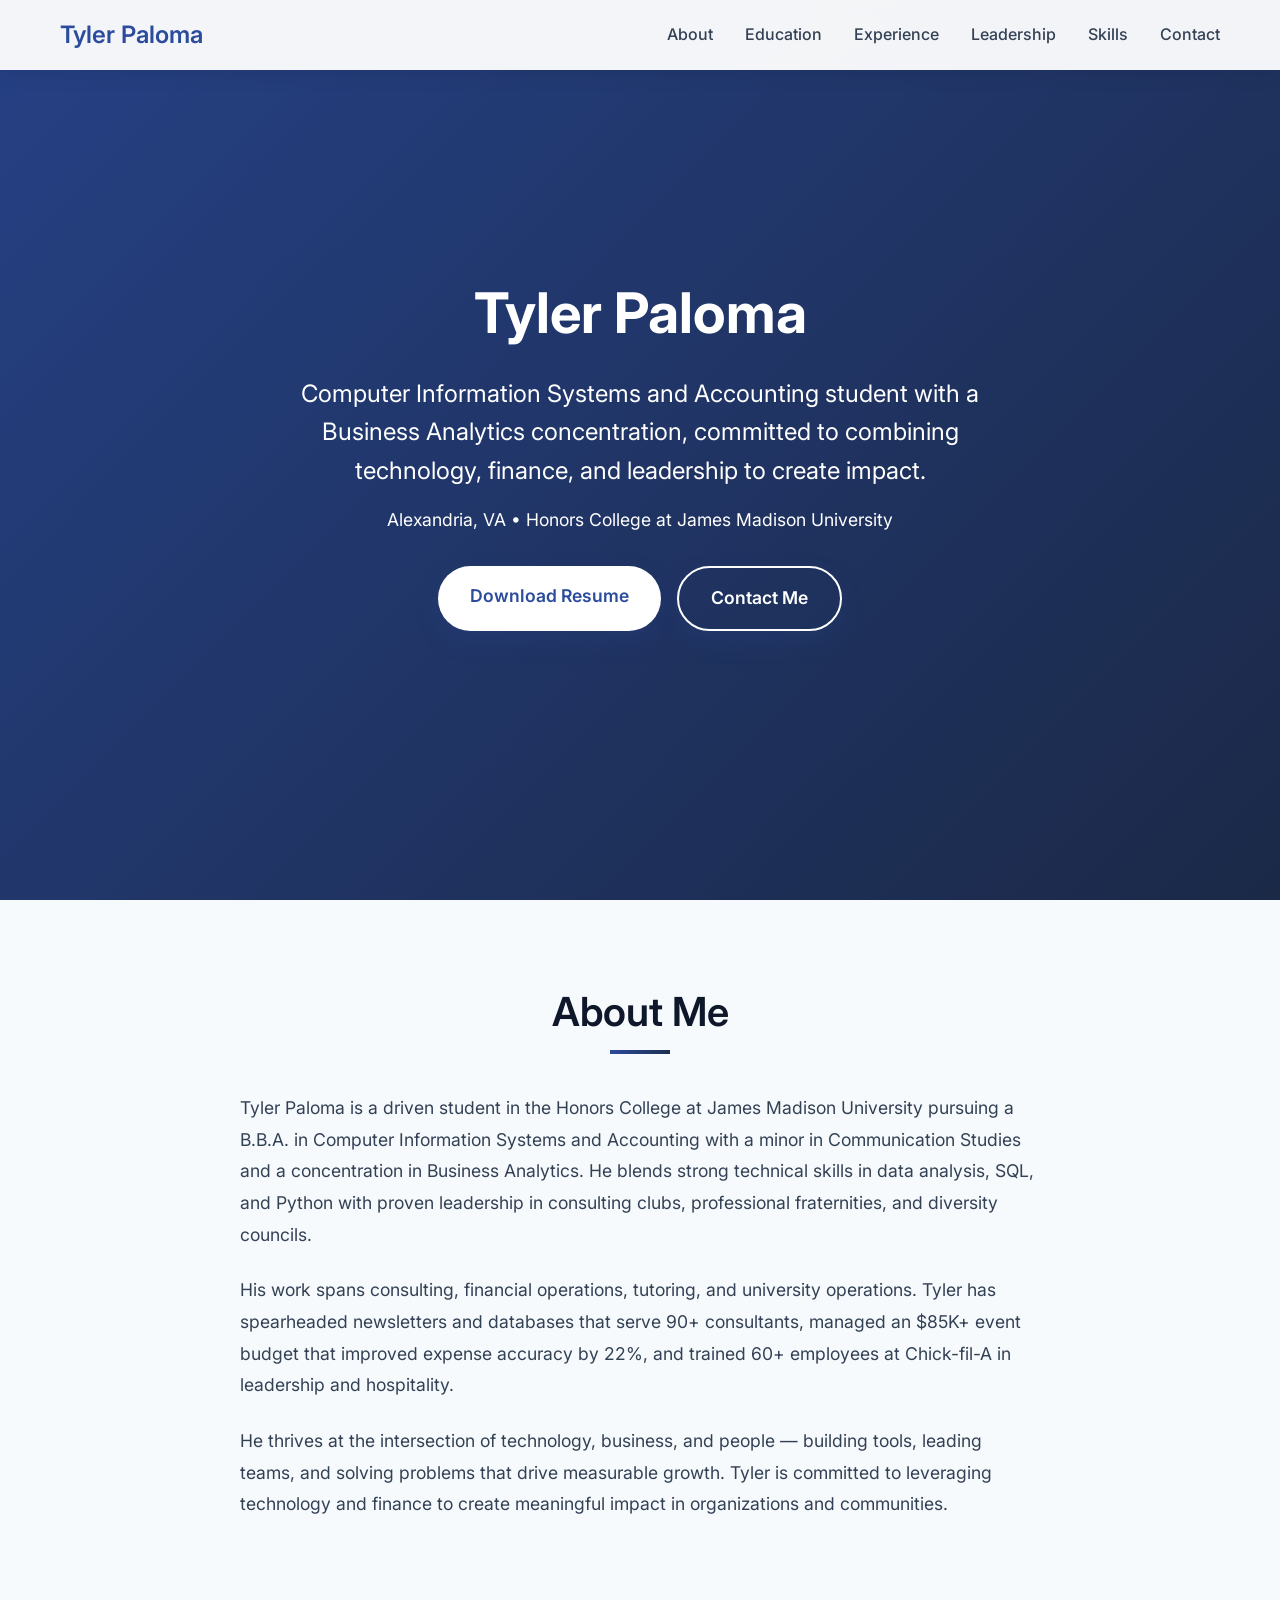
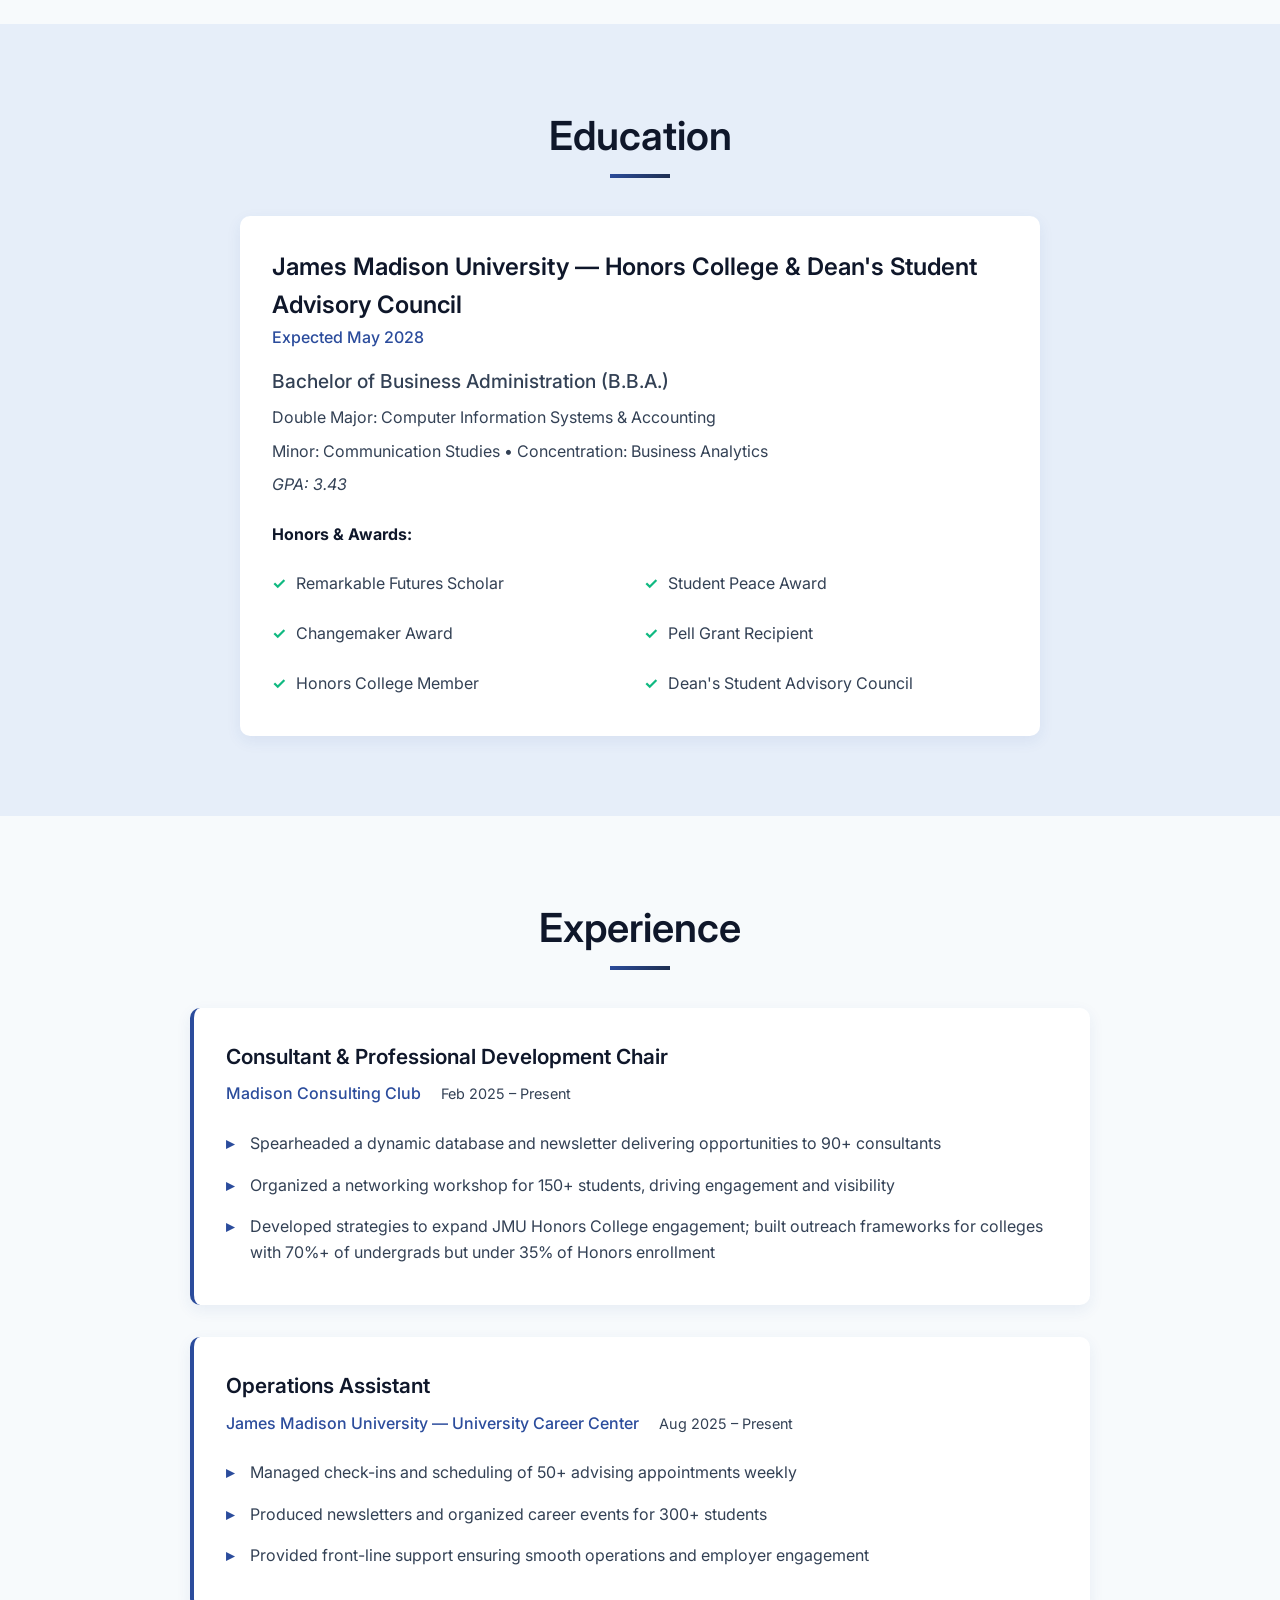
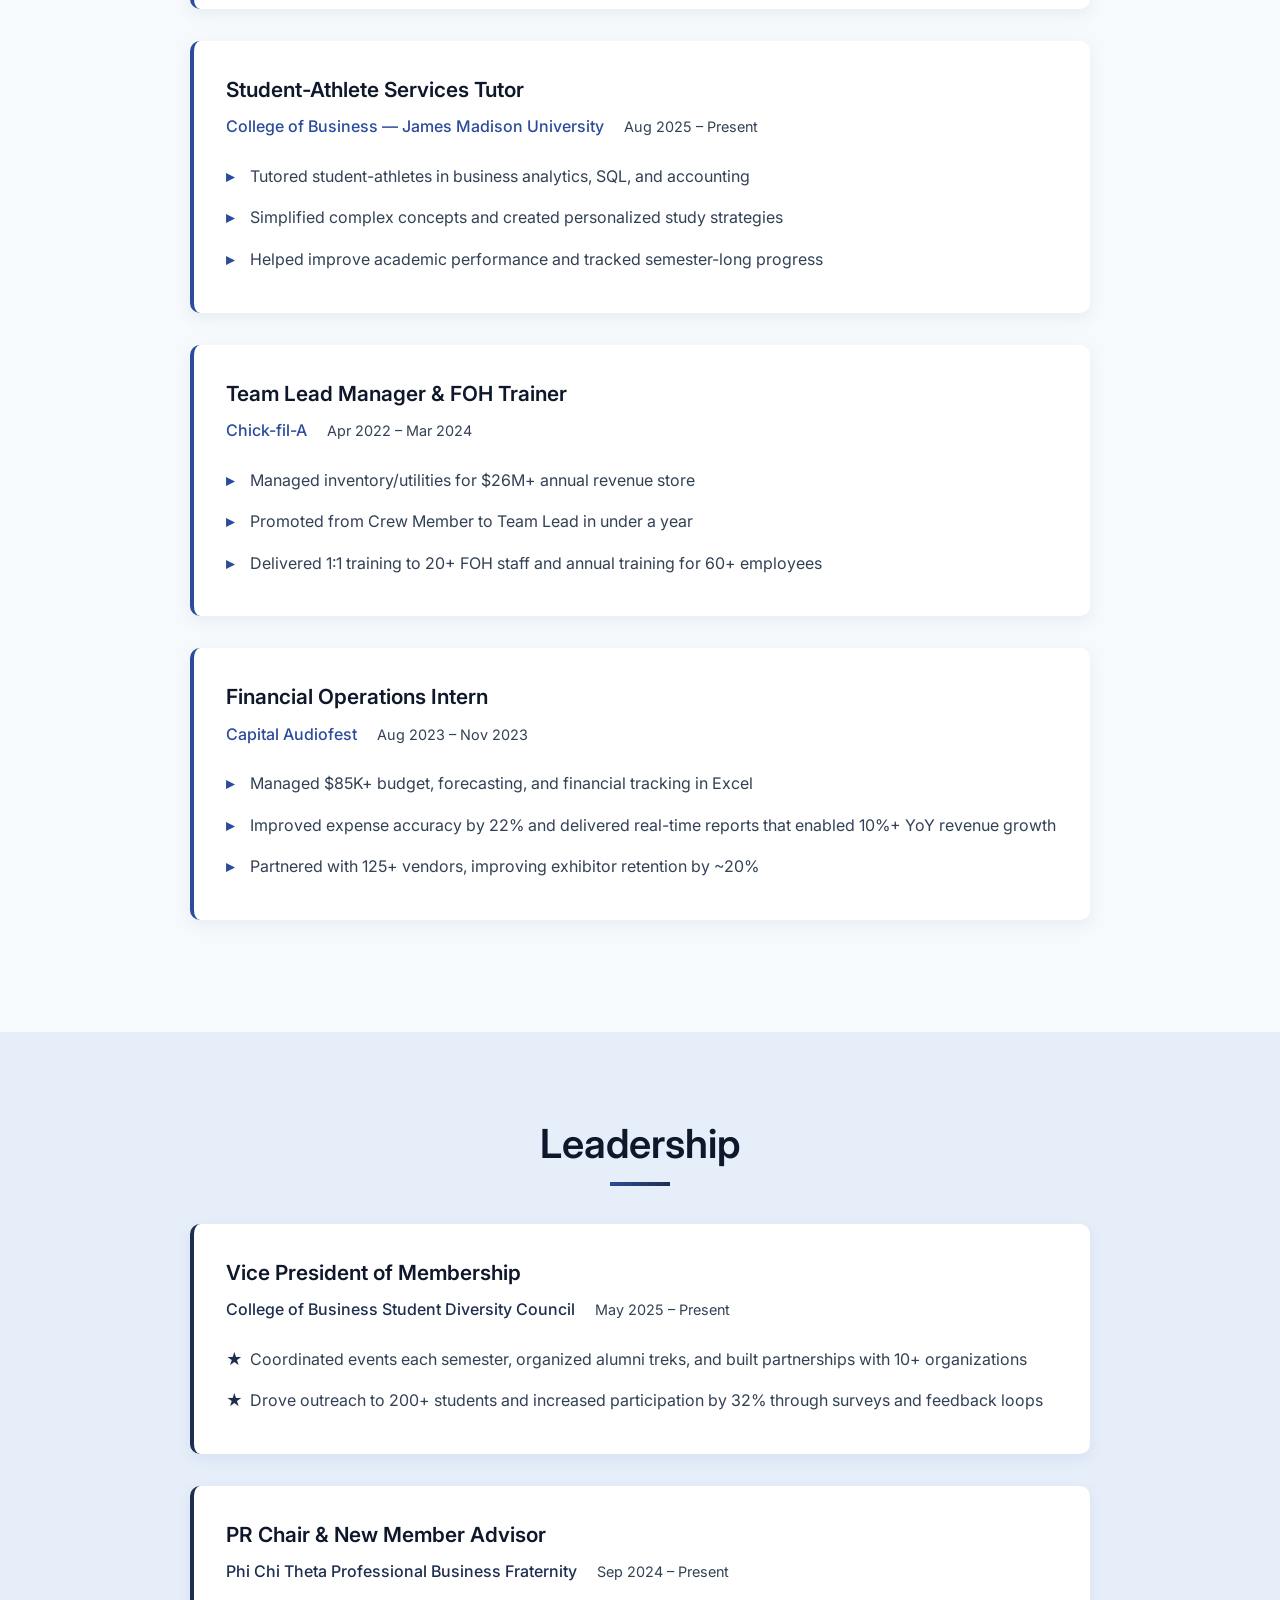
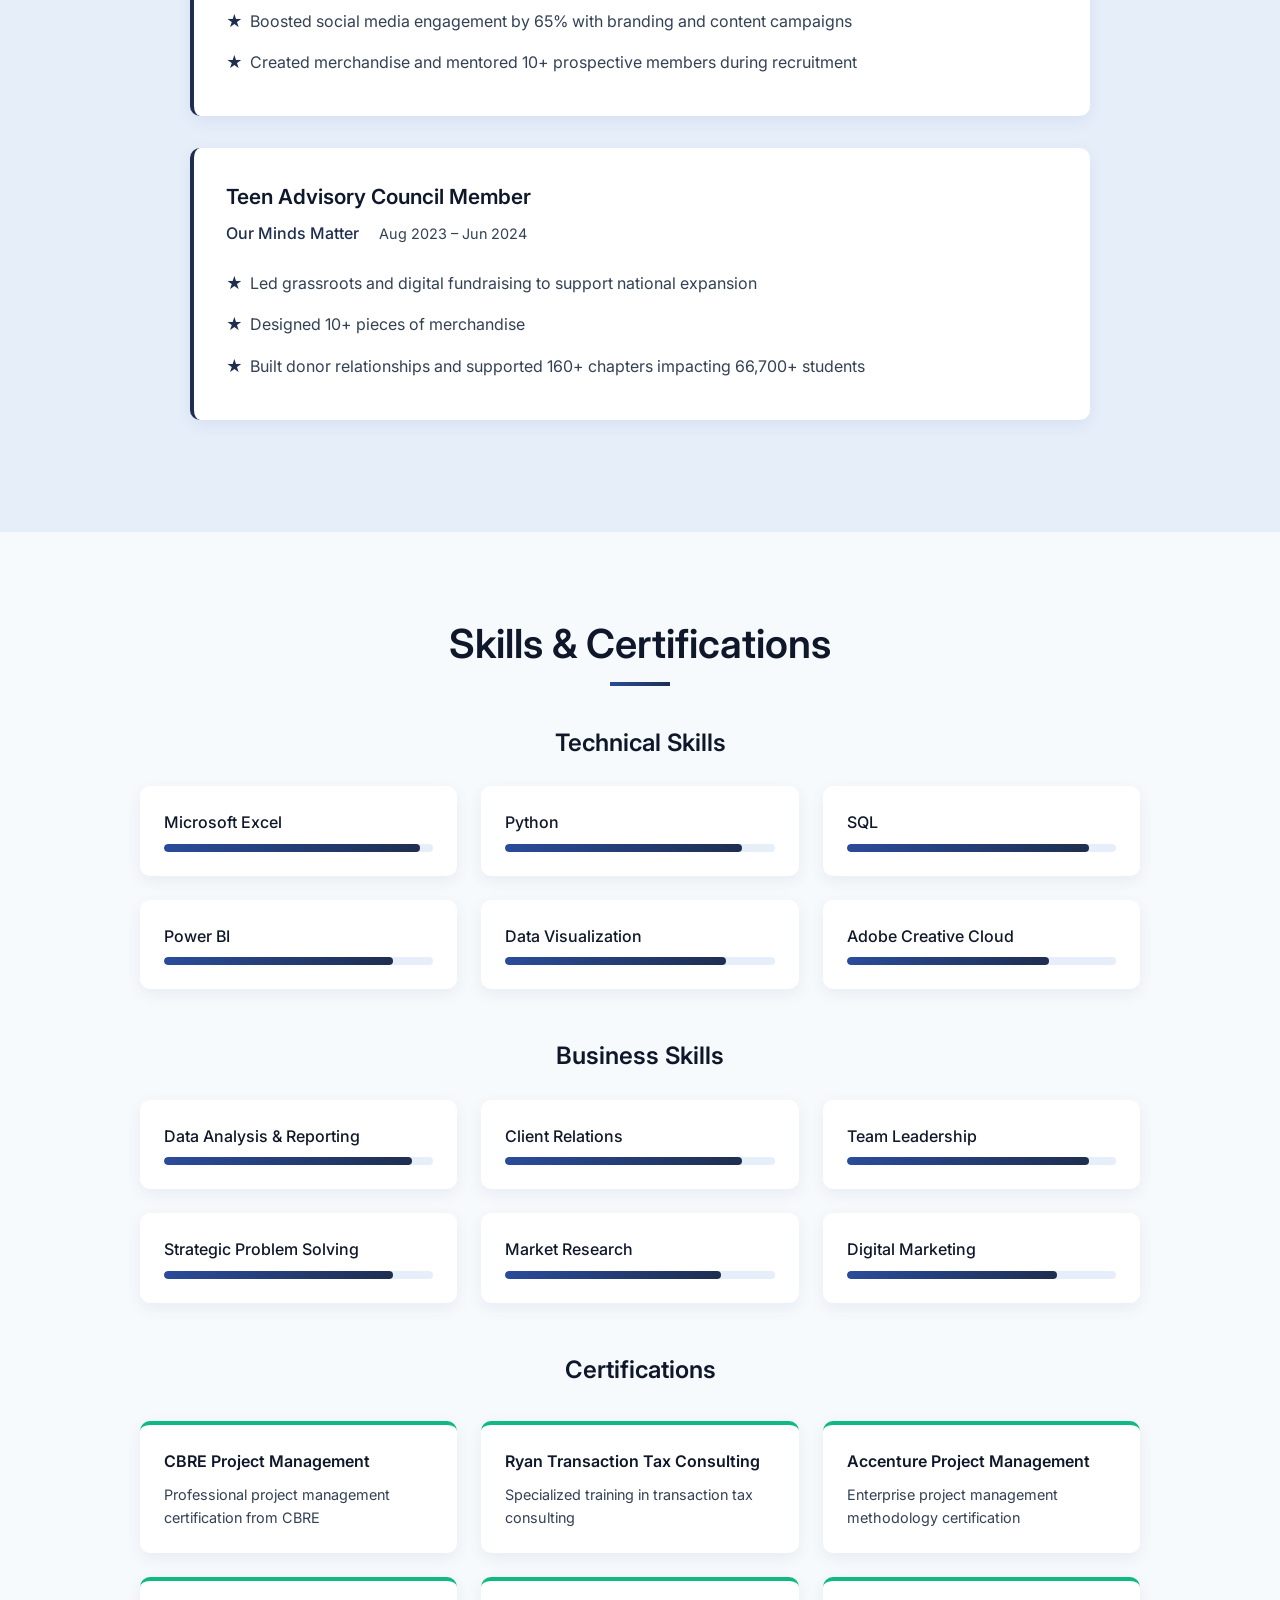
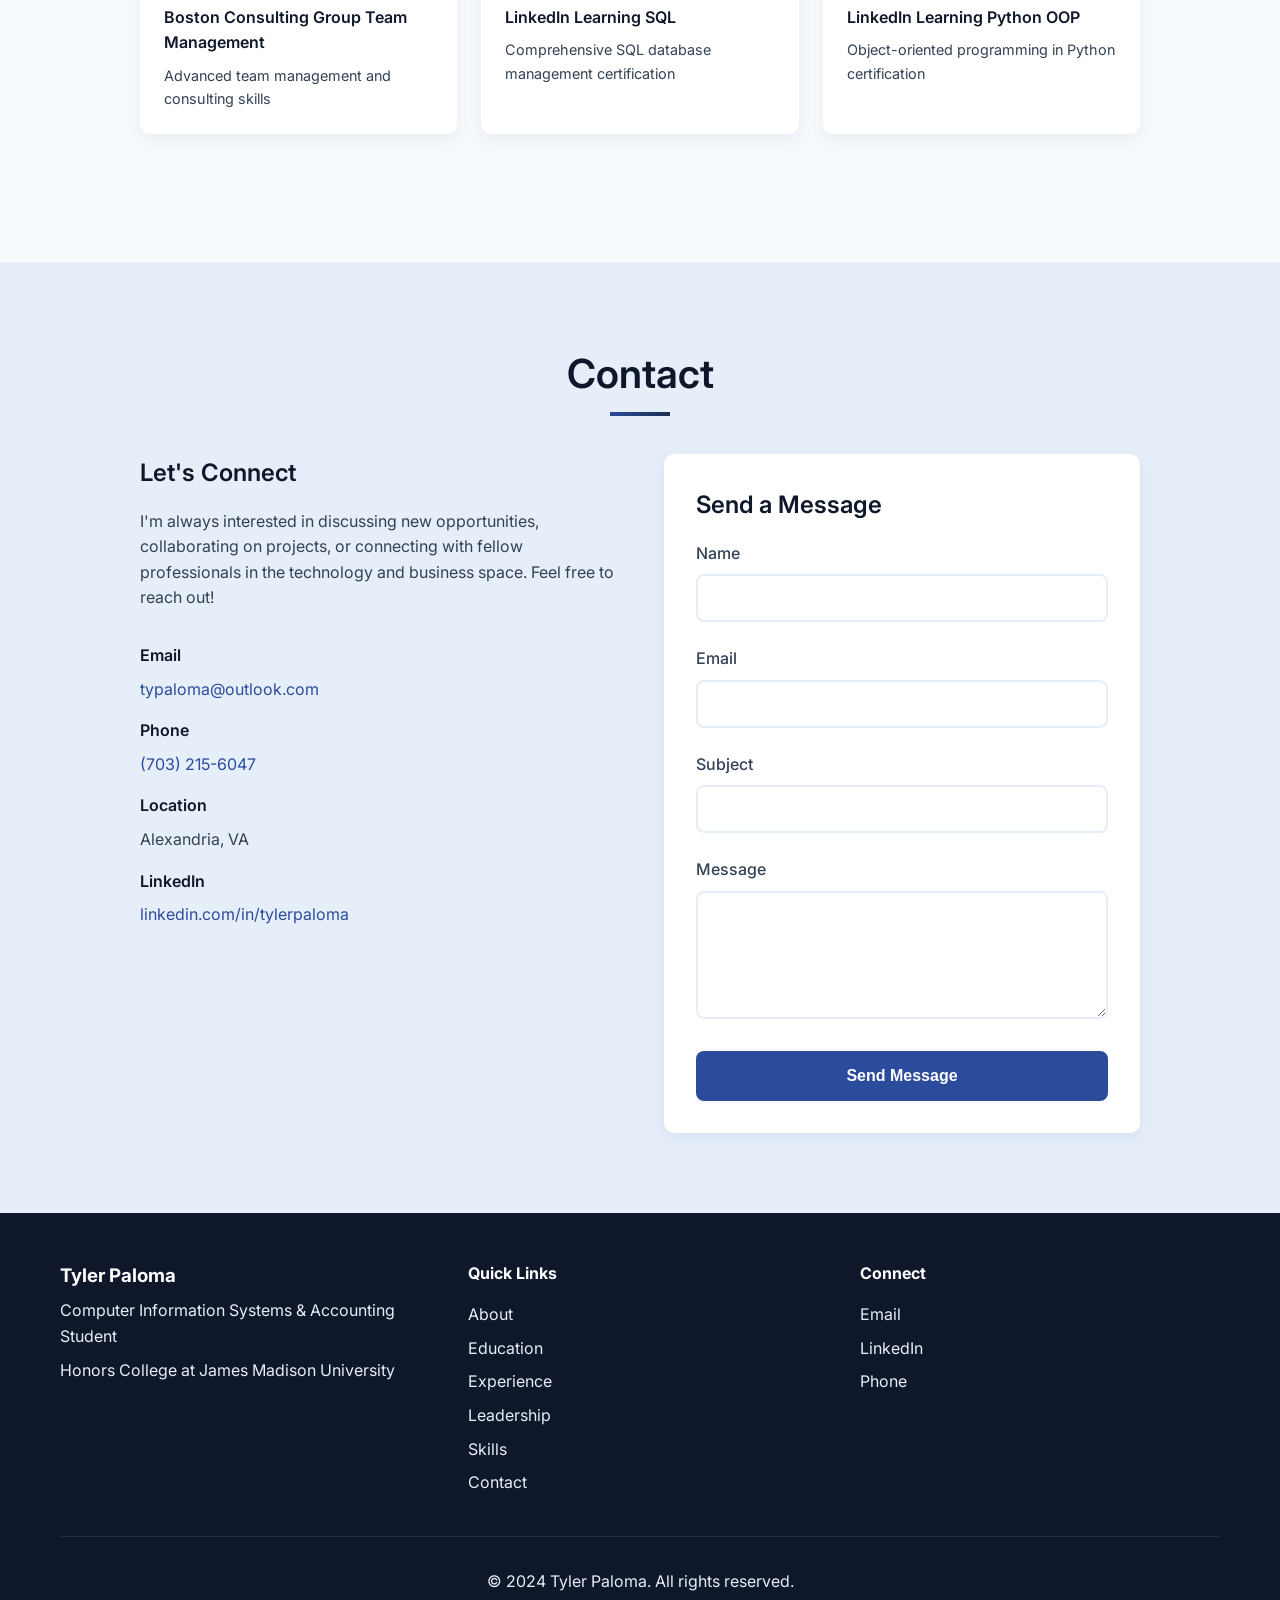
==== commit eaf03481: "Complete Tyler Paloma portfolio website with royal blue theme and real content Co-authored-by: wjed " ====
--- a/index.html
+++ b/index.html
@@ -3,11 +3,31 @@
 <head>
     <meta charset="UTF-8">
     <meta name="viewport" content="width=device-width, initial-scale=1.0">
-    <title>Tyler Paloma - Portfolio</title>
-    <link rel="stylesheet" href="styles.css">
+    <title>Tyler Paloma · Portfolio</title>
+    <meta name="description" content="Portfolio of Tyler Paloma, CIS & Accounting student at JMU, consultant, tutor, and leader.">
+    <meta name="author" content="Tyler Paloma">
+    <meta name="keywords" content="Tyler Paloma, Computer Information Systems, Accounting, Business Analytics, JMU, Consultant">
+    
+    <!-- Open Graph Meta Tags -->
+    <meta property="og:title" content="Tyler Paloma · Portfolio">
+    <meta property="og:description" content="Portfolio of Tyler Paloma, CIS & Accounting student at JMU, consultant, tutor, and leader.">
+    <meta property="og:type" content="website">
+    <meta property="og:url" content="https://tylerpaloma.com">
+    <meta property="og:image" content="assets/og-image.jpg">
+    
+    <!-- Twitter Card Meta Tags -->
+    <meta name="twitter:card" content="summary_large_image">
+    <meta name="twitter:title" content="Tyler Paloma · Portfolio">
+    <meta name="twitter:description" content="Portfolio of Tyler Paloma, CIS & Accounting student at JMU, consultant, tutor, and leader.">
+    
+    <!-- Favicon -->
+    <link rel="icon" type="image/x-icon" href="assets/favicon.ico">
+    
+    <!-- Preload and Preconnect -->
     <link rel="preconnect" href="https://fonts.googleapis.com">
     <link rel="preconnect" href="https://fonts.gstatic.com" crossorigin>
     <link href="https://fonts.googleapis.com/css2?family=Inter:wght@300;400;500;600;700&display=swap" rel="stylesheet">
+    <link rel="stylesheet" href="styles.css">
 </head>
 <body>
     <!-- Navigation -->
@@ -48,9 +68,12 @@
     <section id="home" class="hero">
         <div class="hero-content">
             <h1>Tyler Paloma</h1>
-            <p class="hero-subtitle">Business Technology Professional</p>
-            <p class="hero-description">Combining expertise in Computer Information Systems and Accounting to drive innovative business solutions</p>
-            <a href="#contact" class="cta-button">Get In Touch</a>
+            <p class="hero-subtitle">Computer Information Systems and Accounting student with a Business Analytics concentration, committed to combining technology, finance, and leadership to create impact.</p>
+            <p class="hero-description">Alexandria, VA • Honors College at James Madison University</p>
+            <div class="hero-buttons">
+                <a href="assets/Tyler_Paloma_Resume.pdf" class="cta-button" download aria-label="Download Tyler Paloma's Resume">Download Resume</a>
+                <a href="#contact" class="cta-button secondary" aria-label="Contact Tyler Paloma">Contact Me</a>
+            </div>
         </div>
     </section>
 
@@ -60,9 +83,9 @@
             <h2 class="section-title">About Me</h2>
             <div class="about-content">
                 <div class="about-text">
-                    <p>I'm a dedicated business technology professional with a unique combination of technical and financial expertise. My educational background in Computer Information Systems and Accounting from James Madison University has equipped me with the skills to bridge the gap between technology and business operations.</p>
-                    <p>Through internships, consulting projects, and leadership roles, I've developed a comprehensive understanding of how technology can transform business processes and drive organizational success. I'm passionate about leveraging data-driven insights and innovative solutions to solve complex business challenges.</p>
-                    <p>My experience spans across various industries, where I've had the opportunity to work on diverse projects ranging from system implementations to financial analysis. I thrive in collaborative environments and enjoy mentoring others while continuously learning and adapting to new technologies.</p>
+                    <p>Tyler Paloma is a driven student in the Honors College at James Madison University pursuing a B.B.A. in Computer Information Systems and Accounting with a minor in Communication Studies and a concentration in Business Analytics. He blends strong technical skills in data analysis, SQL, and Python with proven leadership in consulting clubs, professional fraternities, and diversity councils.</p>
+                    <p>His work spans consulting, financial operations, tutoring, and university operations. Tyler has spearheaded newsletters and databases that serve 90+ consultants, managed an $85K+ event budget that improved expense accuracy by 22%, and trained 60+ employees at Chick-fil-A in leadership and hospitality.</p>
+                    <p>He thrives at the intersection of technology, business, and people — building tools, leading teams, and solving problems that drive measurable growth. Tyler is committed to leveraging technology and finance to create meaningful impact in organizations and communities.</p>
                 </div>
             </div>
         </div>
@@ -75,21 +98,23 @@
             <div class="education-content">
                 <div class="education-item">
                     <div class="education-header">
-                        <h3>James Madison University</h3>
-                        <span class="education-period">2020 - 2024</span>
+                        <h3>James Madison University — Honors College & Dean's Student Advisory Council</h3>
+                        <span class="education-period">Expected May 2028</span>
                     </div>
                     <div class="education-details">
-                        <p class="education-degree">Bachelor of Business Administration</p>
+                        <p class="education-degree">Bachelor of Business Administration (B.B.A.)</p>
                         <p class="education-majors">Double Major: Computer Information Systems & Accounting</p>
+                        <p class="education-minors">Minor: Communication Studies • Concentration: Business Analytics</p>
+                        <p class="education-gpa">GPA: 3.43</p>
                         <div class="education-highlights">
-                            <h4>Key Coursework & Achievements:</h4>
+                            <h4>Honors & Awards:</h4>
                             <ul>
-                                <li>Database Management & Systems Analysis</li>
-                                <li>Financial Accounting & Managerial Accounting</li>
-                                <li>Business Intelligence & Data Analytics</li>
-                                <li>Enterprise Resource Planning Systems</li>
-                                <li>Auditing & Internal Controls</li>
-                                <li>Project Management & Business Process Improvement</li>
+                                <li>Remarkable Futures Scholar</li>
+                                <li>Student Peace Award</li>
+                                <li>Changemaker Award</li>
+                                <li>Pell Grant Recipient</li>
+                                <li>Honors College Member</li>
+                                <li>Dean's Student Advisory Council</li>
                             </ul>
                         </div>
                     </div>
@@ -105,48 +130,75 @@
             <div class="experience-content">
                 <div class="experience-item">
                     <div class="experience-header">
-                        <h3>Business Technology Consultant</h3>
-                        <span class="experience-company">Various Clients</span>
-                        <span class="experience-period">2023 - Present</span>
+                        <h3>Consultant & Professional Development Chair</h3>
+                        <span class="experience-company">Madison Consulting Club</span>
+                        <span class="experience-period">Feb 2025 – Present</span>
                     </div>
                     <div class="experience-details">
                         <ul>
-                            <li>Provided strategic technology consulting to small and medium-sized businesses</li>
-                            <li>Implemented ERP systems and streamlined business processes</li>
-                            <li>Conducted financial analysis and created automated reporting solutions</li>
-                            <li>Delivered training and support for technology adoption initiatives</li>
+                            <li>Spearheaded a dynamic database and newsletter delivering opportunities to 90+ consultants</li>
+                            <li>Organized a networking workshop for 150+ students, driving engagement and visibility</li>
+                            <li>Developed strategies to expand JMU Honors College engagement; built outreach frameworks for colleges with 70%+ of undergrads but under 35% of Honors enrollment</li>
                         </ul>
                     </div>
                 </div>
 
                 <div class="experience-item">
                     <div class="experience-header">
-                        <h3>Financial Systems Intern</h3>
-                        <span class="experience-company">Regional Corporation</span>
-                        <span class="experience-period">Summer 2023</span>
+                        <h3>Operations Assistant</h3>
+                        <span class="experience-company">James Madison University — University Career Center</span>
+                        <span class="experience-period">Aug 2025 – Present</span>
                     </div>
                     <div class="experience-details">
                         <ul>
-                            <li>Assisted in the implementation of new accounting software systems</li>
-                            <li>Performed data migration and validation procedures</li>
-                            <li>Created documentation and user guides for system processes</li>
-                            <li>Supported month-end closing procedures and financial reporting</li>
+                            <li>Managed check-ins and scheduling of 50+ advising appointments weekly</li>
+                            <li>Produced newsletters and organized career events for 300+ students</li>
+                            <li>Provided front-line support ensuring smooth operations and employer engagement</li>
                         </ul>
                     </div>
                 </div>
 
                 <div class="experience-item">
                     <div class="experience-header">
-                        <h3>IT Support Intern</h3>
-                        <span class="experience-company">Local Business</span>
-                        <span class="experience-period">Summer 2022</span>
+                        <h3>Student-Athlete Services Tutor</h3>
+                        <span class="experience-company">College of Business — James Madison University</span>
+                        <span class="experience-period">Aug 2025 – Present</span>
                     </div>
                     <div class="experience-details">
                         <ul>
-                            <li>Provided technical support for hardware and software issues</li>
-                            <li>Maintained and updated computer systems and networks</li>
-                            <li>Assisted with database management and backup procedures</li>
-                            <li>Trained staff on new technology tools and best practices</li>
+                            <li>Tutored student-athletes in business analytics, SQL, and accounting</li>
+                            <li>Simplified complex concepts and created personalized study strategies</li>
+                            <li>Helped improve academic performance and tracked semester-long progress</li>
+                        </ul>
+                    </div>
+                </div>
+
+                <div class="experience-item">
+                    <div class="experience-header">
+                        <h3>Team Lead Manager & FOH Trainer</h3>
+                        <span class="experience-company">Chick-fil-A</span>
+                        <span class="experience-period">Apr 2022 – Mar 2024</span>
+                    </div>
+                    <div class="experience-details">
+                        <ul>
+                            <li>Managed inventory/utilities for $26M+ annual revenue store</li>
+                            <li>Promoted from Crew Member to Team Lead in under a year</li>
+                            <li>Delivered 1:1 training to 20+ FOH staff and annual training for 60+ employees</li>
+                        </ul>
+                    </div>
+                </div>
+
+                <div class="experience-item">
+                    <div class="experience-header">
+                        <h3>Financial Operations Intern</h3>
+                        <span class="experience-company">Capital Audiofest</span>
+                        <span class="experience-period">Aug 2023 – Nov 2023</span>
+                    </div>
+                    <div class="experience-details">
+                        <ul>
+                            <li>Managed $85K+ budget, forecasting, and financial tracking in Excel</li>
+                            <li>Improved expense accuracy by 22% and delivered real-time reports that enabled 10%+ YoY revenue growth</li>
+                            <li>Partnered with 125+ vendors, improving exhibitor retention by ~20%</li>
                         </ul>
                     </div>
                 </div>
@@ -161,48 +213,43 @@
             <div class="leadership-content">
                 <div class="leadership-item">
                     <div class="leadership-header">
-                        <h3>Student Organization President</h3>
-                        <span class="leadership-org">CIS Student Association - JMU</span>
-                        <span class="leadership-period">2023 - 2024</span>
+                        <h3>Vice President of Membership</h3>
+                        <span class="leadership-org">College of Business Student Diversity Council</span>
+                        <span class="leadership-period">May 2025 – Present</span>
                     </div>
                     <div class="leadership-details">
                         <ul>
-                            <li>Led a team of 15+ officers in organizing professional development events</li>
-                            <li>Coordinated networking opportunities with industry professionals</li>
-                            <li>Managed annual budget and increased membership by 40%</li>
-                            <li>Facilitated workshops on emerging technologies and career development</li>
+                            <li>Coordinated events each semester, organized alumni treks, and built partnerships with 10+ organizations</li>
+                            <li>Drove outreach to 200+ students and increased participation by 32% through surveys and feedback loops</li>
                         </ul>
                     </div>
                 </div>
 
                 <div class="leadership-item">
                     <div class="leadership-header">
-                        <h3>Project Team Lead</h3>
-                        <span class="leadership-org">Senior Capstone Project</span>
-                        <span class="leadership-period">2023 - 2024</span>
+                        <h3>PR Chair & New Member Advisor</h3>
+                        <span class="leadership-org">Phi Chi Theta Professional Business Fraternity</span>
+                        <span class="leadership-period">Sep 2024 – Present</span>
                     </div>
                     <div class="leadership-details">
                         <ul>
-                            <li>Managed cross-functional team of 6 students on enterprise software project</li>
-                            <li>Coordinated project timeline and deliverables with client stakeholders</li>
-                            <li>Presented final solution to executive panel and received top honors</li>
-                            <li>Mentored team members in technical skills and project management</li>
+                            <li>Boosted social media engagement by 65% with branding and content campaigns</li>
+                            <li>Created merchandise and mentored 10+ prospective members during recruitment</li>
                         </ul>
                     </div>
                 </div>
 
                 <div class="leadership-item">
                     <div class="leadership-header">
-                        <h3>Volunteer Coordinator</h3>
-                        <span class="leadership-org">Community Technology Initiative</span>
-                        <span class="leadership-period">2022 - Present</span>
+                        <h3>Teen Advisory Council Member</h3>
+                        <span class="leadership-org">Our Minds Matter</span>
+                        <span class="leadership-period">Aug 2023 – Jun 2024</span>
                     </div>
                     <div class="leadership-details">
                         <ul>
-                            <li>Organized technology literacy programs for underserved communities</li>
-                            <li>Coordinated volunteer schedules and training programs</li>
-                            <li>Partnered with local nonprofits to expand program reach</li>
-                            <li>Developed curriculum for basic computer skills and digital literacy</li>
+                            <li>Led grassroots and digital fundraising to support national expansion</li>
+                            <li>Designed 10+ pieces of merchandise</li>
+                            <li>Built donor relationships and supported 160+ chapters impacting 66,700+ students</li>
                         </ul>
                     </div>
                 </div>
@@ -213,37 +260,43 @@
     <!-- Skills Section -->
     <section id="skills" class="section">
         <div class="container">
-            <h2 class="section-title">Skills</h2>
+            <h2 class="section-title">Skills & Certifications</h2>
             <div class="skills-content">
                 <div class="skills-category">
                     <h3>Technical Skills</h3>
                     <div class="skills-grid">
                         <div class="skill-item">
-                            <span class="skill-name">SQL & Database Management</span>
+                            <span class="skill-name">Microsoft Excel</span>
+                            <div class="skill-bar">
+                                <div class="skill-progress" style="width: 95%;"></div>
+                            </div>
+                        </div>
+                        <div class="skill-item">
+                            <span class="skill-name">Python</span>
+                            <div class="skill-bar">
+                                <div class="skill-progress" style="width: 88%;"></div>
+                            </div>
+                        </div>
+                        <div class="skill-item">
+                            <span class="skill-name">SQL</span>
                             <div class="skill-bar">
                                 <div class="skill-progress" style="width: 90%;"></div>
                             </div>
                         </div>
                         <div class="skill-item">
-                            <span class="skill-name">Python & Data Analytics</span>
+                            <span class="skill-name">Power BI</span>
                             <div class="skill-bar">
                                 <div class="skill-progress" style="width: 85%;"></div>
                             </div>
                         </div>
                         <div class="skill-item">
-                            <span class="skill-name">ERP Systems (SAP, Oracle)</span>
-                            <div class="skill-bar">
-                                <div class="skill-progress" style="width: 80%;"></div>
-                            </div>
-                        </div>
-                        <div class="skill-item">
-                            <span class="skill-name">Microsoft Office Suite</span>
-                            <div class="skill-bar">
-                                <div class="skill-progress" style="width: 95%;"></div>
-                            </div>
-                        </div>
-                        <div class="skill-item">
-                            <span class="skill-name">Web Development (HTML, CSS, JS)</span>
+                            <span class="skill-name">Data Visualization</span>
+                            <div class="skill-bar">
+                                <div class="skill-progress" style="width: 82%;"></div>
+                            </div>
+                        </div>
+                        <div class="skill-item">
+                            <span class="skill-name">Adobe Creative Cloud</span>
                             <div class="skill-bar">
                                 <div class="skill-progress" style="width: 75%;"></div>
                             </div>
@@ -255,27 +308,39 @@
                     <h3>Business Skills</h3>
                     <div class="skills-grid">
                         <div class="skill-item">
-                            <span class="skill-name">Financial Analysis</span>
+                            <span class="skill-name">Data Analysis & Reporting</span>
+                            <div class="skill-bar">
+                                <div class="skill-progress" style="width: 92%;"></div>
+                            </div>
+                        </div>
+                        <div class="skill-item">
+                            <span class="skill-name">Client Relations</span>
                             <div class="skill-bar">
                                 <div class="skill-progress" style="width: 88%;"></div>
                             </div>
                         </div>
                         <div class="skill-item">
-                            <span class="skill-name">Project Management</span>
+                            <span class="skill-name">Team Leadership</span>
+                            <div class="skill-bar">
+                                <div class="skill-progress" style="width: 90%;"></div>
+                            </div>
+                        </div>
+                        <div class="skill-item">
+                            <span class="skill-name">Strategic Problem Solving</span>
                             <div class="skill-bar">
                                 <div class="skill-progress" style="width: 85%;"></div>
                             </div>
                         </div>
                         <div class="skill-item">
-                            <span class="skill-name">Business Process Analysis</span>
-                            <div class="skill-bar">
-                                <div class="skill-progress" style="width: 82%;"></div>
-                            </div>
-                        </div>
-                        <div class="skill-item">
-                            <span class="skill-name">Data Visualization</span>
+                            <span class="skill-name">Market Research</span>
                             <div class="skill-bar">
                                 <div class="skill-progress" style="width: 80%;"></div>
+                            </div>
+                        </div>
+                        <div class="skill-item">
+                            <span class="skill-name">Digital Marketing</span>
+                            <div class="skill-bar">
+                                <div class="skill-progress" style="width: 78%;"></div>
                             </div>
                         </div>
                     </div>
@@ -285,16 +350,28 @@
                     <h3>Certifications</h3>
                     <div class="certifications">
                         <div class="cert-item">
-                            <h4>Microsoft Excel Expert</h4>
-                            <p>Advanced Excel certification including VBA and Power BI</p>
-                        </div>
-                        <div class="cert-item">
-                            <h4>Project Management Professional (PMP) - In Progress</h4>
-                            <p>Expected completion: December 2024</p>
-                        </div>
-                        <div class="cert-item">
-                            <h4>QuickBooks ProAdvisor</h4>
-                            <p>Certified in QuickBooks implementation and training</p>
+                            <h4>CBRE Project Management</h4>
+                            <p>Professional project management certification from CBRE</p>
+                        </div>
+                        <div class="cert-item">
+                            <h4>Ryan Transaction Tax Consulting</h4>
+                            <p>Specialized training in transaction tax consulting</p>
+                        </div>
+                        <div class="cert-item">
+                            <h4>Accenture Project Management</h4>
+                            <p>Enterprise project management methodology certification</p>
+                        </div>
+                        <div class="cert-item">
+                            <h4>Boston Consulting Group Team Management</h4>
+                            <p>Advanced team management and consulting skills</p>
+                        </div>
+                        <div class="cert-item">
+                            <h4>LinkedIn Learning SQL</h4>
+                            <p>Comprehensive SQL database management certification</p>
+                        </div>
+                        <div class="cert-item">
+                            <h4>LinkedIn Learning Python OOP</h4>
+                            <p>Object-oriented programming in Python certification</p>
                         </div>
                     </div>
                 </div>
@@ -309,46 +386,46 @@
             <div class="contact-content">
                 <div class="contact-info">
                     <h3>Let's Connect</h3>
-                    <p>I'm always interested in discussing new opportunities, collaborating on projects, or simply connecting with fellow professionals in the technology and business space.</p>
+                    <p>I'm always interested in discussing new opportunities, collaborating on projects, or connecting with fellow professionals in the technology and business space. Feel free to reach out!</p>
                     
                     <div class="contact-details">
                         <div class="contact-item">
                             <h4>Email</h4>
-                            <a href="mailto:tyler.paloma@email.com">tyler.paloma@email.com</a>
+                            <a href="mailto:typaloma@outlook.com">typaloma@outlook.com</a>
                         </div>
                         <div class="contact-item">
                             <h4>Phone</h4>
-                            <a href="tel:+1234567890">(123) 456-7890</a>
+                            <a href="tel:+17032156047">(703) 215-6047</a>
                         </div>
                         <div class="contact-item">
                             <h4>Location</h4>
-                            <p>Virginia, United States</p>
+                            <p>Alexandria, VA</p>
                         </div>
                         <div class="contact-item">
                             <h4>LinkedIn</h4>
-                            <a href="https://linkedin.com/in/tylerpaloma" target="_blank">linkedin.com/in/tylerpaloma</a>
+                            <a href="https://linkedin.com/in/tylerpaloma" target="_blank" rel="noopener noreferrer">linkedin.com/in/tylerpaloma</a>
                         </div>
                     </div>
                 </div>
 
                 <div class="contact-form">
                     <h3>Send a Message</h3>
-                    <form id="contactForm">
+                    <form id="contactForm" action="mailto:typaloma@outlook.com" method="post" enctype="text/plain">
                         <div class="form-group">
                             <label for="name">Name</label>
-                            <input type="text" id="name" name="name" required>
+                            <input type="text" id="name" name="name" required aria-describedby="name-error">
                         </div>
                         <div class="form-group">
                             <label for="email">Email</label>
-                            <input type="email" id="email" name="email" required>
+                            <input type="email" id="email" name="email" required aria-describedby="email-error">
                         </div>
                         <div class="form-group">
                             <label for="subject">Subject</label>
-                            <input type="text" id="subject" name="subject" required>
+                            <input type="text" id="subject" name="subject" required aria-describedby="subject-error">
                         </div>
                         <div class="form-group">
                             <label for="message">Message</label>
-                            <textarea id="message" name="message" rows="5" required></textarea>
+                            <textarea id="message" name="message" rows="5" required aria-describedby="message-error"></textarea>
                         </div>
                         <button type="submit" class="submit-button">Send Message</button>
                     </form>
@@ -363,14 +440,17 @@
             <div class="footer-content">
                 <div class="footer-info">
                     <h3>Tyler Paloma</h3>
-                    <p>Business Technology Professional</p>
+                    <p>Computer Information Systems & Accounting Student</p>
+                    <p>Honors College at James Madison University</p>
                 </div>
                 <div class="footer-links">
                     <div class="footer-section">
                         <h4>Quick Links</h4>
                         <ul>
                             <li><a href="#about">About</a></li>
+                            <li><a href="#education">Education</a></li>
                             <li><a href="#experience">Experience</a></li>
+                            <li><a href="#leadership">Leadership</a></li>
                             <li><a href="#skills">Skills</a></li>
                             <li><a href="#contact">Contact</a></li>
                         </ul>
@@ -378,9 +458,9 @@
                     <div class="footer-section">
                         <h4>Connect</h4>
                         <ul>
-                            <li><a href="mailto:tyler.paloma@email.com">Email</a></li>
-                            <li><a href="https://linkedin.com/in/tylerpaloma" target="_blank">LinkedIn</a></li>
-                            <li><a href="tel:+1234567890">Phone</a></li>
+                            <li><a href="mailto:typaloma@outlook.com">Email</a></li>
+                            <li><a href="https://linkedin.com/in/tylerpaloma" target="_blank" rel="noopener noreferrer">LinkedIn</a></li>
+                            <li><a href="tel:+17032156047">Phone</a></li>
                         </ul>
                     </div>
                 </div>
--- a/styles.css
+++ b/styles.css
@@ -1,3 +1,16 @@
+/* CSS Variables for Color Palette */
+:root {
+    --primary-color: #2B4C9C;
+    --secondary-color: #1E2E4F;
+    --accent-color: #E6EEF9;
+    --background-color: #F7FAFC;
+    --text-primary: #334155;
+    --text-dark: #0F172A;
+    --white: #FFFFFF;
+    --success: #10B981;
+    --gradient: linear-gradient(135deg, var(--primary-color) 0%, var(--secondary-color) 100%);
+}
+
 /* Reset and Base Styles */
 * {
     margin: 0;
@@ -8,8 +21,8 @@
 body {
     font-family: 'Inter', sans-serif;
     line-height: 1.6;
-    color: #333;
-    background-color: #ffffff;
+    color: var(--text-primary);
+    background-color: var(--background-color);
 }
 
 html {
@@ -31,7 +44,7 @@
     background: rgba(255, 255, 255, 0.95);
     backdrop-filter: blur(10px);
     z-index: 1000;
-    box-shadow: 0 2px 20px rgba(0, 0, 0, 0.1);
+    box-shadow: 0 2px 20px rgba(43, 76, 156, 0.1);
     transition: all 0.3s ease;
 }
 
@@ -47,13 +60,13 @@
 .nav-logo a {
     font-size: 1.5rem;
     font-weight: 600;
-    color: #2563eb;
+    color: var(--primary-color);
     text-decoration: none;
     transition: color 0.3s ease;
 }
 
 .nav-logo a:hover {
-    color: #1d4ed8;
+    color: var(--secondary-color);
 }
 
 .nav-menu {
@@ -63,7 +76,7 @@
 }
 
 .nav-link {
-    color: #374151;
+    color: var(--text-primary);
     text-decoration: none;
     font-weight: 500;
     transition: color 0.3s ease;
@@ -71,7 +84,7 @@
 }
 
 .nav-link:hover {
-    color: #2563eb;
+    color: var(--primary-color);
 }
 
 .nav-link::after {
@@ -81,7 +94,7 @@
     height: 2px;
     bottom: -5px;
     left: 0;
-    background-color: #2563eb;
+    background-color: var(--primary-color);
     transition: width 0.3s ease;
 }
 
@@ -98,7 +111,7 @@
 .bar {
     width: 25px;
     height: 3px;
-    background-color: #374151;
+    background-color: var(--text-primary);
     margin: 3px 0;
     transition: 0.3s;
 }
@@ -109,8 +122,8 @@
     display: flex;
     align-items: center;
     justify-content: center;
-    background: linear-gradient(135deg, #667eea 0%, #764ba2 100%);
-    color: white;
+    background: var(--gradient);
+    color: var(--white);
     text-align: center;
     position: relative;
     overflow: hidden;
@@ -123,14 +136,14 @@
     left: 0;
     right: 0;
     bottom: 0;
-    background: rgba(0, 0, 0, 0.3);
+    background: rgba(15, 23, 42, 0.2);
     z-index: 1;
 }
 
 .hero-content {
     position: relative;
     z-index: 2;
-    max-width: 600px;
+    max-width: 800px;
     padding: 0 20px;
 }
 
@@ -155,22 +168,42 @@
     animation: fadeInUp 1s ease 0.4s both;
 }
 
+.hero-buttons {
+    display: flex;
+    gap: 1rem;
+    justify-content: center;
+    flex-wrap: wrap;
+    animation: fadeInUp 1s ease 0.6s both;
+}
+
 .cta-button {
     display: inline-block;
-    padding: 12px 30px;
-    background-color: #ffffff;
-    color: #2563eb;
+    padding: 1rem 2rem;
+    background: var(--white);
+    color: var(--primary-color);
     text-decoration: none;
-    border-radius: 30px;
-    font-weight: 600;
+    border-radius: 50px;
+    font-weight: 600;
+    font-size: 1.1rem;
     transition: all 0.3s ease;
-    animation: fadeInUp 1s ease 0.6s both;
+    box-shadow: 0 10px 25px rgba(43, 76, 156, 0.2);
 }
 
 .cta-button:hover {
-    background-color: #f8fafc;
-    transform: translateY(-2px);
-    box-shadow: 0 10px 25px rgba(0, 0, 0, 0.2);
+    transform: translateY(-3px);
+    box-shadow: 0 15px 35px rgba(43, 76, 156, 0.3);
+    background: var(--accent-color);
+}
+
+.cta-button.secondary {
+    background: transparent;
+    color: var(--white);
+    border: 2px solid var(--white);
+}
+
+.cta-button.secondary:hover {
+    background: var(--white);
+    color: var(--primary-color);
 }
 
 /* Sections */
@@ -179,7 +212,7 @@
 }
 
 .section-gray {
-    background-color: #f8fafc;
+    background-color: var(--accent-color);
 }
 
 .section-title {
@@ -187,7 +220,7 @@
     font-weight: 600;
     text-align: center;
     margin-bottom: 3rem;
-    color: #1f2937;
+    color: var(--text-dark);
     position: relative;
 }
 
@@ -195,7 +228,7 @@
     content: '';
     width: 60px;
     height: 4px;
-    background: linear-gradient(45deg, #2563eb, #7c3aed);
+    background: var(--gradient);
     position: absolute;
     bottom: -10px;
     left: 50%;
@@ -211,16 +244,16 @@
 .about-text p {
     font-size: 1.1rem;
     margin-bottom: 1.5rem;
-    color: #4b5563;
+    color: var(--text-primary);
     line-height: 1.8;
 }
 
 /* Education Section */
 .education-item {
-    background: white;
+    background: var(--white);
     padding: 2rem;
     border-radius: 10px;
-    box-shadow: 0 5px 15px rgba(0, 0, 0, 0.08);
+    box-shadow: 0 5px 15px rgba(43, 76, 156, 0.08);
     max-width: 800px;
     margin: 0 auto;
 }
@@ -236,29 +269,39 @@
 .education-header h3 {
     font-size: 1.5rem;
     font-weight: 600;
-    color: #1f2937;
+    color: var(--text-dark);
 }
 
 .education-period {
-    color: #2563eb;
+    color: var(--primary-color);
     font-weight: 500;
 }
 
 .education-degree {
     font-size: 1.2rem;
     font-weight: 500;
-    color: #374151;
+    color: var(--text-primary);
     margin-bottom: 0.5rem;
 }
 
 .education-majors {
-    color: #6b7280;
+    color: var(--text-primary);
+    margin-bottom: 0.5rem;
+}
+
+.education-minors {
+    color: var(--text-primary);
+    margin-bottom: 0.5rem;
+}
+
+.education-gpa {
+    color: var(--text-primary);
     margin-bottom: 1.5rem;
     font-style: italic;
 }
 
 .education-highlights h4 {
-    color: #1f2937;
+    color: var(--text-dark);
     margin-bottom: 1rem;
 }
 
@@ -271,7 +314,7 @@
 
 .education-highlights li {
     padding: 0.5rem 0;
-    color: #4b5563;
+    color: var(--text-primary);
     position: relative;
     padding-left: 1.5rem;
 }
@@ -280,7 +323,7 @@
     content: '✓';
     position: absolute;
     left: 0;
-    color: #10b981;
+    color: var(--success);
     font-weight: bold;
 }
 
@@ -291,12 +334,12 @@
 }
 
 .experience-item {
-    background: white;
+    background: var(--white);
     padding: 2rem;
     margin-bottom: 2rem;
     border-radius: 10px;
-    box-shadow: 0 5px 15px rgba(0, 0, 0, 0.08);
-    border-left: 4px solid #2563eb;
+    box-shadow: 0 5px 15px rgba(43, 76, 156, 0.08);
+    border-left: 4px solid var(--primary-color);
 }
 
 .experience-header {
@@ -306,18 +349,18 @@
 .experience-header h3 {
     font-size: 1.3rem;
     font-weight: 600;
-    color: #1f2937;
+    color: var(--text-dark);
     margin-bottom: 0.5rem;
 }
 
 .experience-company {
-    color: #2563eb;
+    color: var(--primary-color);
     font-weight: 500;
     margin-right: 1rem;
 }
 
 .experience-period {
-    color: #6b7280;
+    color: var(--text-primary);
     font-size: 0.9rem;
 }
 
@@ -327,7 +370,7 @@
 
 .experience-details li {
     padding: 0.5rem 0;
-    color: #4b5563;
+    color: var(--text-primary);
     position: relative;
     padding-left: 1.5rem;
 }
@@ -336,7 +379,7 @@
     content: '▸';
     position: absolute;
     left: 0;
-    color: #2563eb;
+    color: var(--primary-color);
     font-weight: bold;
 }
 
@@ -347,12 +390,12 @@
 }
 
 .leadership-item {
-    background: white;
+    background: var(--white);
     padding: 2rem;
     margin-bottom: 2rem;
     border-radius: 10px;
-    box-shadow: 0 5px 15px rgba(0, 0, 0, 0.08);
-    border-left: 4px solid #7c3aed;
+    box-shadow: 0 5px 15px rgba(43, 76, 156, 0.08);
+    border-left: 4px solid var(--secondary-color);
 }
 
 .leadership-header {
@@ -362,18 +405,18 @@
 .leadership-header h3 {
     font-size: 1.3rem;
     font-weight: 600;
-    color: #1f2937;
+    color: var(--text-dark);
     margin-bottom: 0.5rem;
 }
 
 .leadership-org {
-    color: #7c3aed;
+    color: var(--secondary-color);
     font-weight: 500;
     margin-right: 1rem;
 }
 
 .leadership-period {
-    color: #6b7280;
+    color: var(--text-primary);
     font-size: 0.9rem;
 }
 
@@ -383,7 +426,7 @@
 
 .leadership-details li {
     padding: 0.5rem 0;
-    color: #4b5563;
+    color: var(--text-primary);
     position: relative;
     padding-left: 1.5rem;
 }
@@ -392,7 +435,7 @@
     content: '★';
     position: absolute;
     left: 0;
-    color: #7c3aed;
+    color: var(--secondary-color);
     font-weight: bold;
 }
 
@@ -409,7 +452,7 @@
 .skills-category h3 {
     font-size: 1.5rem;
     font-weight: 600;
-    color: #1f2937;
+    color: var(--text-dark);
     margin-bottom: 1.5rem;
     text-align: center;
 }
@@ -421,30 +464,30 @@
 }
 
 .skill-item {
-    background: white;
+    background: var(--white);
     padding: 1.5rem;
     border-radius: 10px;
-    box-shadow: 0 5px 15px rgba(0, 0, 0, 0.08);
+    box-shadow: 0 5px 15px rgba(43, 76, 156, 0.08);
 }
 
 .skill-name {
     display: block;
     font-weight: 500;
-    color: #1f2937;
+    color: var(--text-dark);
     margin-bottom: 0.5rem;
 }
 
 .skill-bar {
     width: 100%;
     height: 8px;
-    background-color: #e5e7eb;
+    background-color: var(--accent-color);
     border-radius: 4px;
     overflow: hidden;
 }
 
 .skill-progress {
     height: 100%;
-    background: linear-gradient(45deg, #2563eb, #7c3aed);
+    background: var(--gradient);
     border-radius: 4px;
     transition: width 1s ease;
 }
@@ -457,21 +500,21 @@
 }
 
 .cert-item {
-    background: white;
+    background: var(--white);
     padding: 1.5rem;
     border-radius: 10px;
-    box-shadow: 0 5px 15px rgba(0, 0, 0, 0.08);
-    border-top: 4px solid #10b981;
+    box-shadow: 0 5px 15px rgba(43, 76, 156, 0.08);
+    border-top: 4px solid var(--success);
 }
 
 .cert-item h4 {
-    color: #1f2937;
+    color: var(--text-dark);
     margin-bottom: 0.5rem;
     font-weight: 600;
 }
 
 .cert-item p {
-    color: #6b7280;
+    color: var(--text-primary);
     font-size: 0.9rem;
 }
 
@@ -488,12 +531,12 @@
 .contact-form h3 {
     font-size: 1.5rem;
     font-weight: 600;
-    color: #1f2937;
+    color: var(--text-dark);
     margin-bottom: 1rem;
 }
 
 .contact-info p {
-    color: #4b5563;
+    color: var(--text-primary);
     margin-bottom: 2rem;
     line-height: 1.6;
 }
@@ -504,32 +547,32 @@
 }
 
 .contact-item h4 {
-    color: #1f2937;
+    color: var(--text-dark);
     font-weight: 600;
     margin-bottom: 0.5rem;
 }
 
 .contact-item a {
-    color: #2563eb;
+    color: var(--primary-color);
     text-decoration: none;
     transition: color 0.3s ease;
 }
 
 .contact-item a:hover {
-    color: #1d4ed8;
+    color: var(--secondary-color);
 }
 
 .contact-item p {
-    color: #4b5563;
+    color: var(--text-primary);
     margin: 0;
 }
 
 /* Contact Form */
 .contact-form {
-    background: white;
+    background: var(--white);
     padding: 2rem;
     border-radius: 10px;
-    box-shadow: 0 5px 15px rgba(0, 0, 0, 0.08);
+    box-shadow: 0 5px 15px rgba(43, 76, 156, 0.08);
 }
 
 .form-group {
@@ -540,45 +583,48 @@
     display: block;
     margin-bottom: 0.5rem;
     font-weight: 500;
-    color: #374151;
+    color: var(--text-primary);
 }
 
 .form-group input,
 .form-group textarea {
     width: 100%;
     padding: 0.75rem;
-    border: 2px solid #e5e7eb;
-    border-radius: 5px;
+    border: 2px solid var(--accent-color);
+    border-radius: 8px;
     font-family: inherit;
+    font-size: 1rem;
     transition: border-color 0.3s ease;
 }
 
 .form-group input:focus,
 .form-group textarea:focus {
     outline: none;
-    border-color: #2563eb;
+    border-color: var(--primary-color);
 }
 
 .submit-button {
-    background: linear-gradient(45deg, #2563eb, #7c3aed);
-    color: white;
+    background: var(--primary-color);
+    color: var(--white);
+    padding: 1rem 2rem;
     border: none;
-    padding: 0.75rem 2rem;
-    border-radius: 5px;
-    font-weight: 600;
+    border-radius: 8px;
+    font-weight: 600;
+    font-size: 1rem;
     cursor: pointer;
     transition: all 0.3s ease;
+    width: 100%;
 }
 
 .submit-button:hover {
+    background: var(--secondary-color);
     transform: translateY(-2px);
-    box-shadow: 0 5px 15px rgba(37, 99, 235, 0.4);
 }
 
 /* Footer */
 .footer {
-    background-color: #1f2937;
-    color: white;
+    background: var(--text-dark);
+    color: var(--white);
     padding: 3rem 0 1rem;
 }
 
@@ -590,25 +636,24 @@
 }
 
 .footer-info h3 {
-    font-size: 1.5rem;
-    margin-bottom: 0.5rem;
-    color: #2563eb;
+    color: var(--white);
+    margin-bottom: 0.5rem;
 }
 
 .footer-info p {
-    color: #9ca3af;
+    color: var(--accent-color);
+    margin-bottom: 0.5rem;
 }
 
 .footer-links {
     display: grid;
-    grid-template-columns: repeat(auto-fit, minmax(150px, 1fr));
+    grid-template-columns: 1fr 1fr;
     gap: 2rem;
 }
 
 .footer-section h4 {
-    color: #f9fafb;
+    color: var(--white);
     margin-bottom: 1rem;
-    font-weight: 600;
 }
 
 .footer-section ul {
@@ -620,21 +665,40 @@
 }
 
 .footer-section a {
-    color: #9ca3af;
+    color: var(--accent-color);
     text-decoration: none;
     transition: color 0.3s ease;
 }
 
 .footer-section a:hover {
+    color: var(--white);
+}
+
+.footer-bottom {
+    text-align: center;
+    padding-top: 2rem;
+    border-top: 1px solid var(--secondary-color);
+}
+
+.footer-bottom p {
+    color: var(--accent-color);
+    margin: 0;
+}
+    font-weight: 600;
+    margin-bottom: 0.5rem;
+}
+
+.contact-item a {
     color: #2563eb;
-}
-
-.footer-bottom {
-    border-top: 1px solid #374151;
-    padding-top: 1rem;
-    text-align: center;
-    color: #9ca3af;
-}
+    text-decoration: none;
+    transition: color 0.3s ease;
+}
+
+.contact-item a:hover {
+    color: #1d4ed8;
+}
+
+
 
 /* Animations */
 @keyframes fadeInUp {
@@ -659,12 +723,13 @@
         left: -100%;
         top: 70px;
         flex-direction: column;
-        background-color: white;
+        background-color: var(--white);
         width: 100%;
         text-align: center;
         transition: 0.3s;
-        box-shadow: 0 10px 27px rgba(0, 0, 0, 0.05);
+        box-shadow: 0 10px 27px rgba(43, 76, 156, 0.05);
         padding: 2rem 0;
+        z-index: 999;
     }
 
     .nav-menu.active {
@@ -681,6 +746,11 @@
 
     .hero-subtitle {
         font-size: 1.2rem;
+    }
+
+    .hero-buttons {
+        flex-direction: column;
+        gap: 0.8rem;
     }
 
     .section {
@@ -709,6 +779,10 @@
         gap: 1.5rem;
     }
 
+    .footer-links {
+        grid-template-columns: 1fr 1fr;
+    }
+
     .skills-grid {
         grid-template-columns: 1fr;
     }
@@ -732,6 +806,16 @@
     }
 
     .hero-description {
+        font-size: 1rem;
+    }
+
+    .hero-buttons {
+        flex-direction: column;
+        gap: 0.5rem;
+    }
+
+    .cta-button {
+        padding: 0.8rem 1.5rem;
         font-size: 1rem;
     }
 
@@ -748,6 +832,11 @@
     .contact-form {
         padding: 1.5rem;
     }
+
+    .footer-links {
+        grid-template-columns: 1fr;
+        text-align: center;
+    }
 }
 
 /* Smooth scrolling for better UX */
@@ -761,16 +850,46 @@
 @media print {
     .navbar,
     .footer,
-    .contact-form {
+    .contact-form,
+    .hero-buttons {
         display: none;
     }
 
     .section {
         padding: 20px 0;
+        break-inside: avoid;
+    }
+
+    .hero {
+        height: auto;
+        padding: 40px 0;
+        background: var(--white) !important;
+        color: var(--text-dark) !important;
+    }
+
+    .hero::before {
+        display: none;
     }
 
     body {
         font-size: 12pt;
         line-height: 1.4;
+        color: var(--text-dark) !important;
+        background: var(--white) !important;
+    }
+
+    .section-title {
+        font-size: 16pt;
+        color: var(--text-dark) !important;
+    }
+
+    .experience-item,
+    .leadership-item,
+    .education-item,
+    .skill-item,
+    .cert-item {
+        box-shadow: none !important;
+        border: 1px solid var(--accent-color) !important;
+        break-inside: avoid;
     }
 }
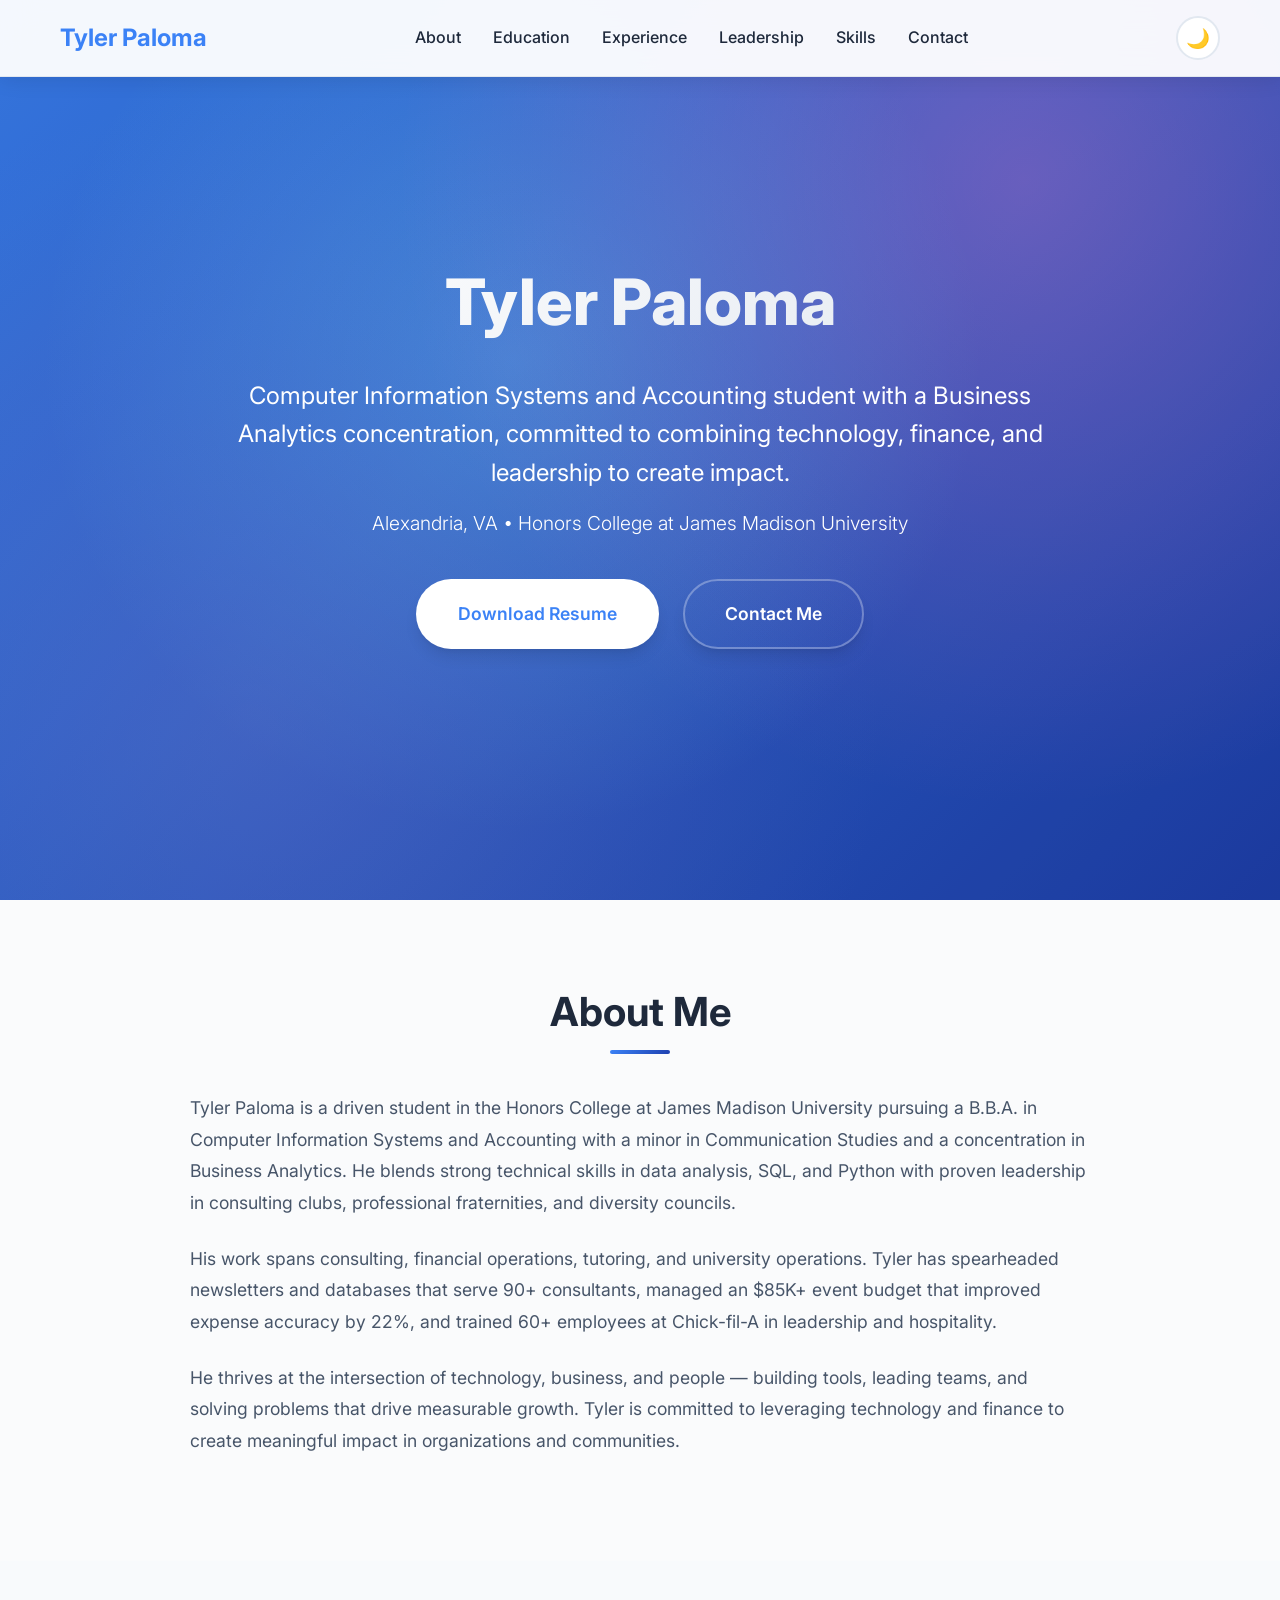
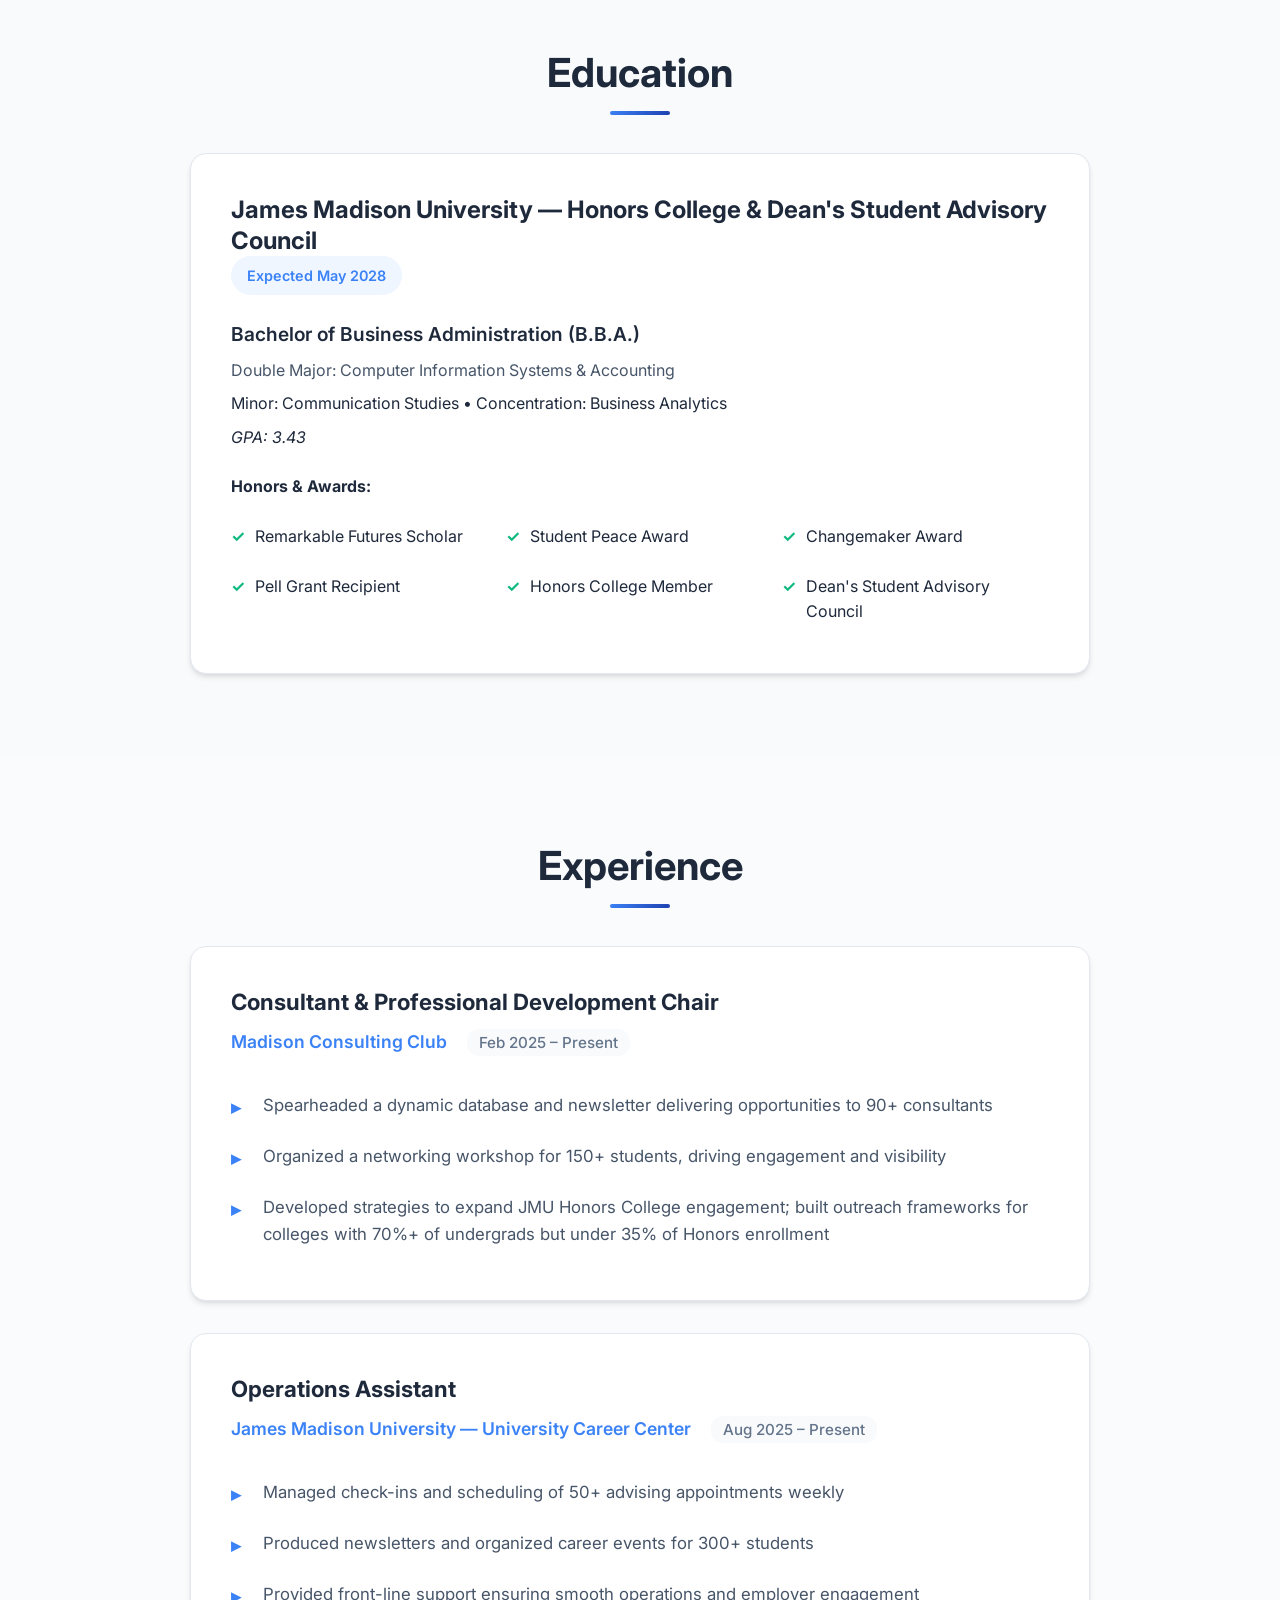
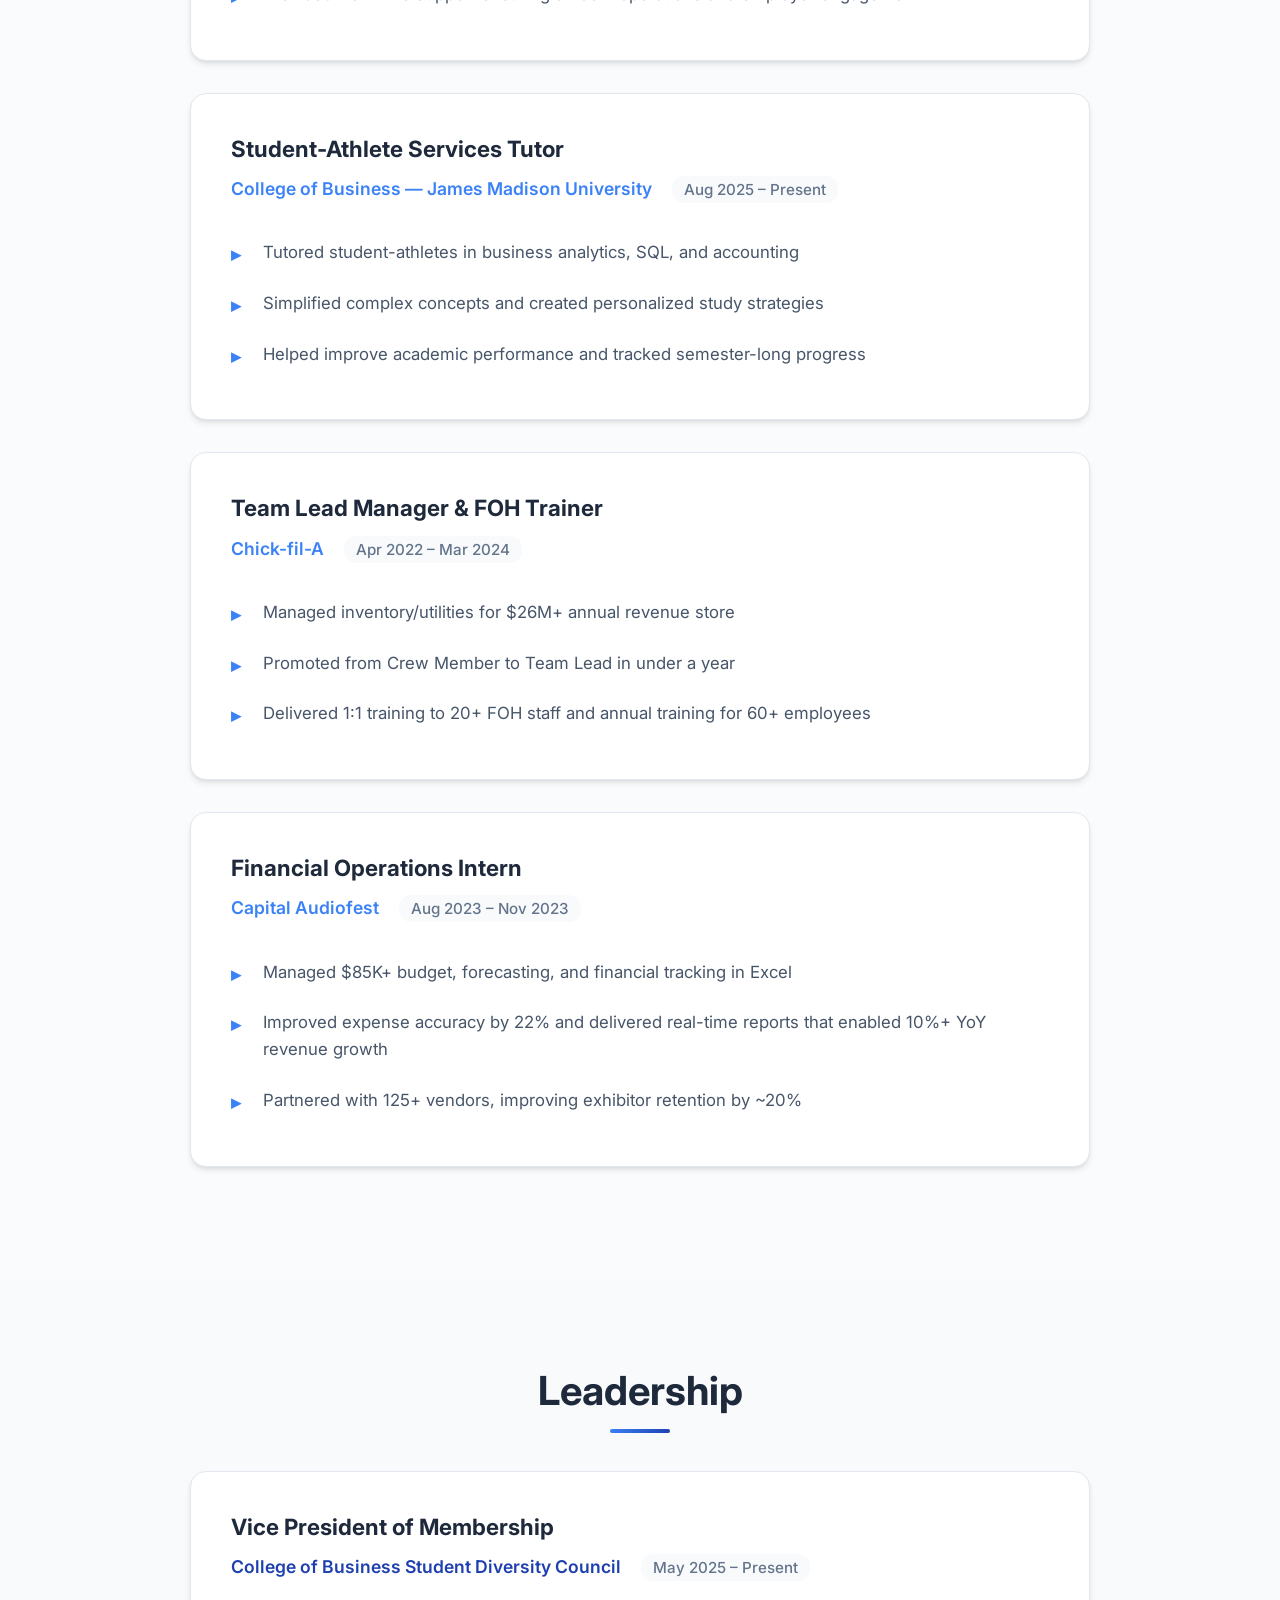
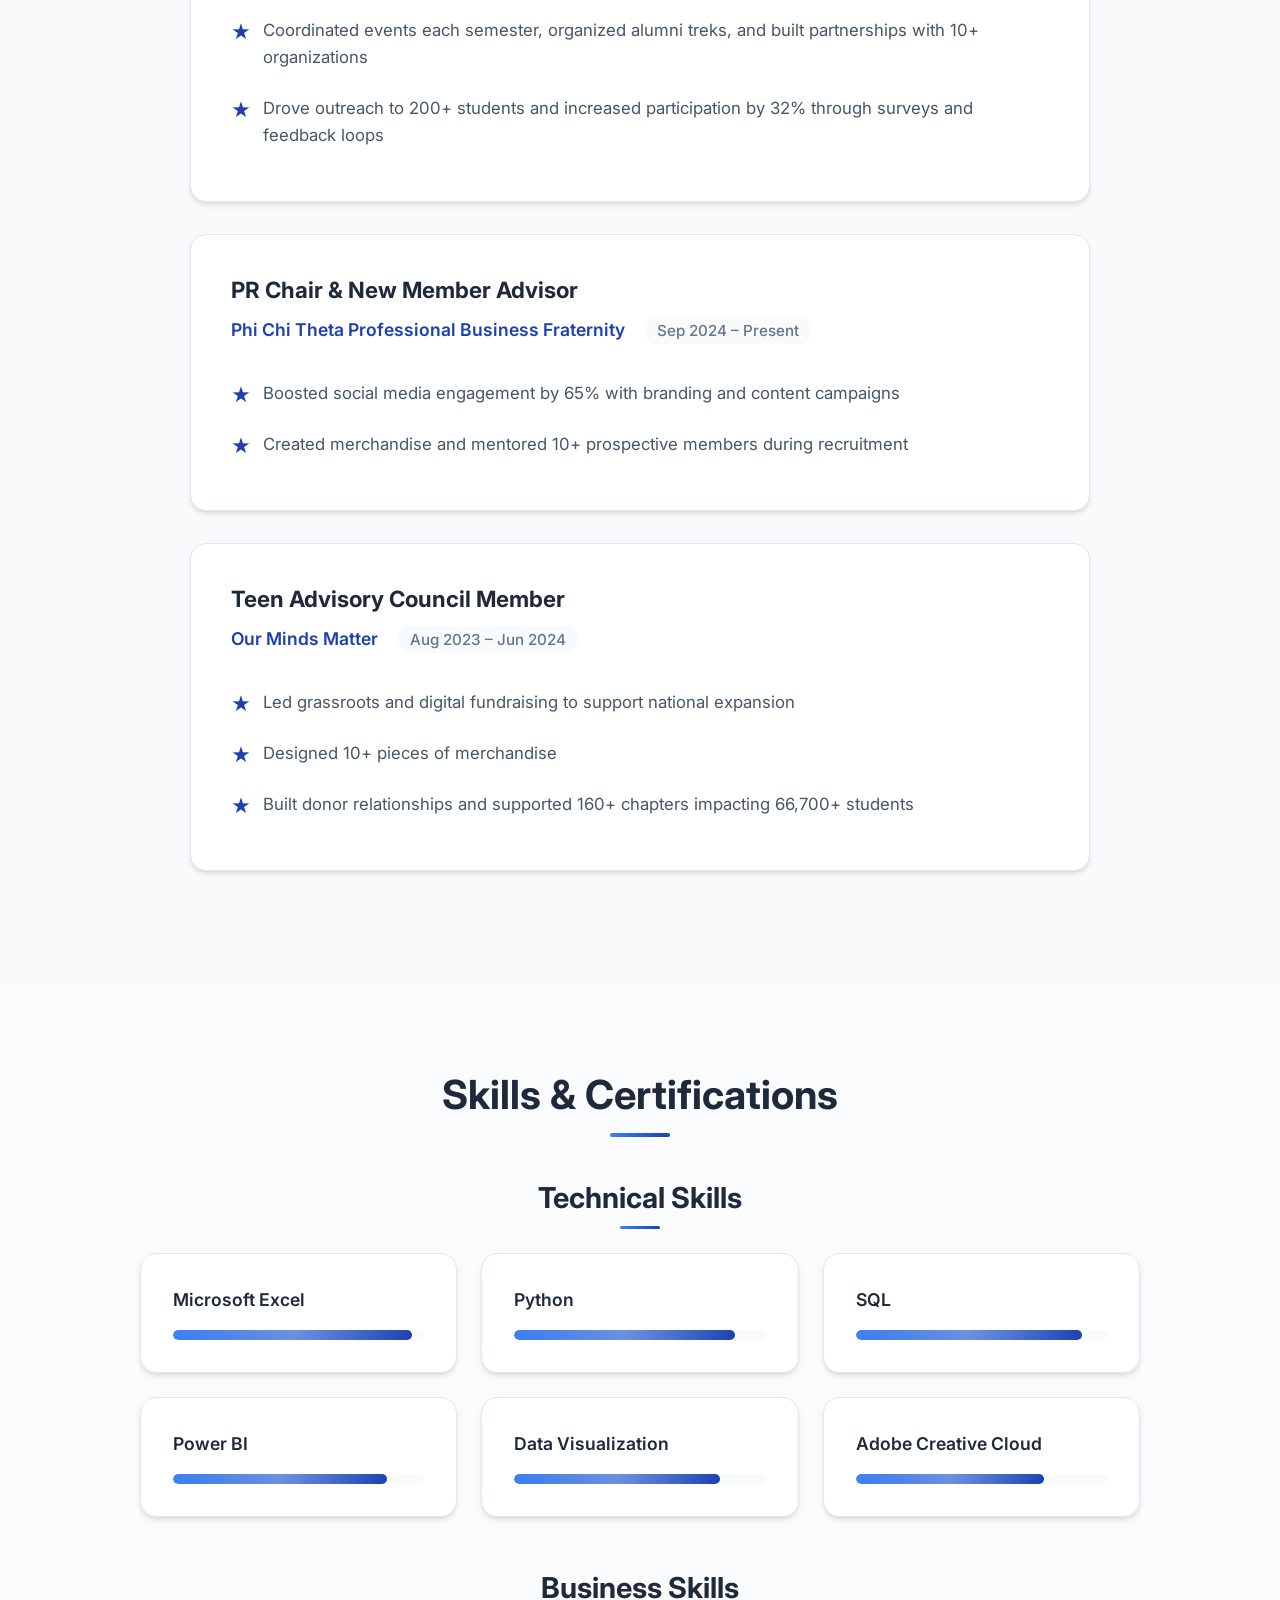
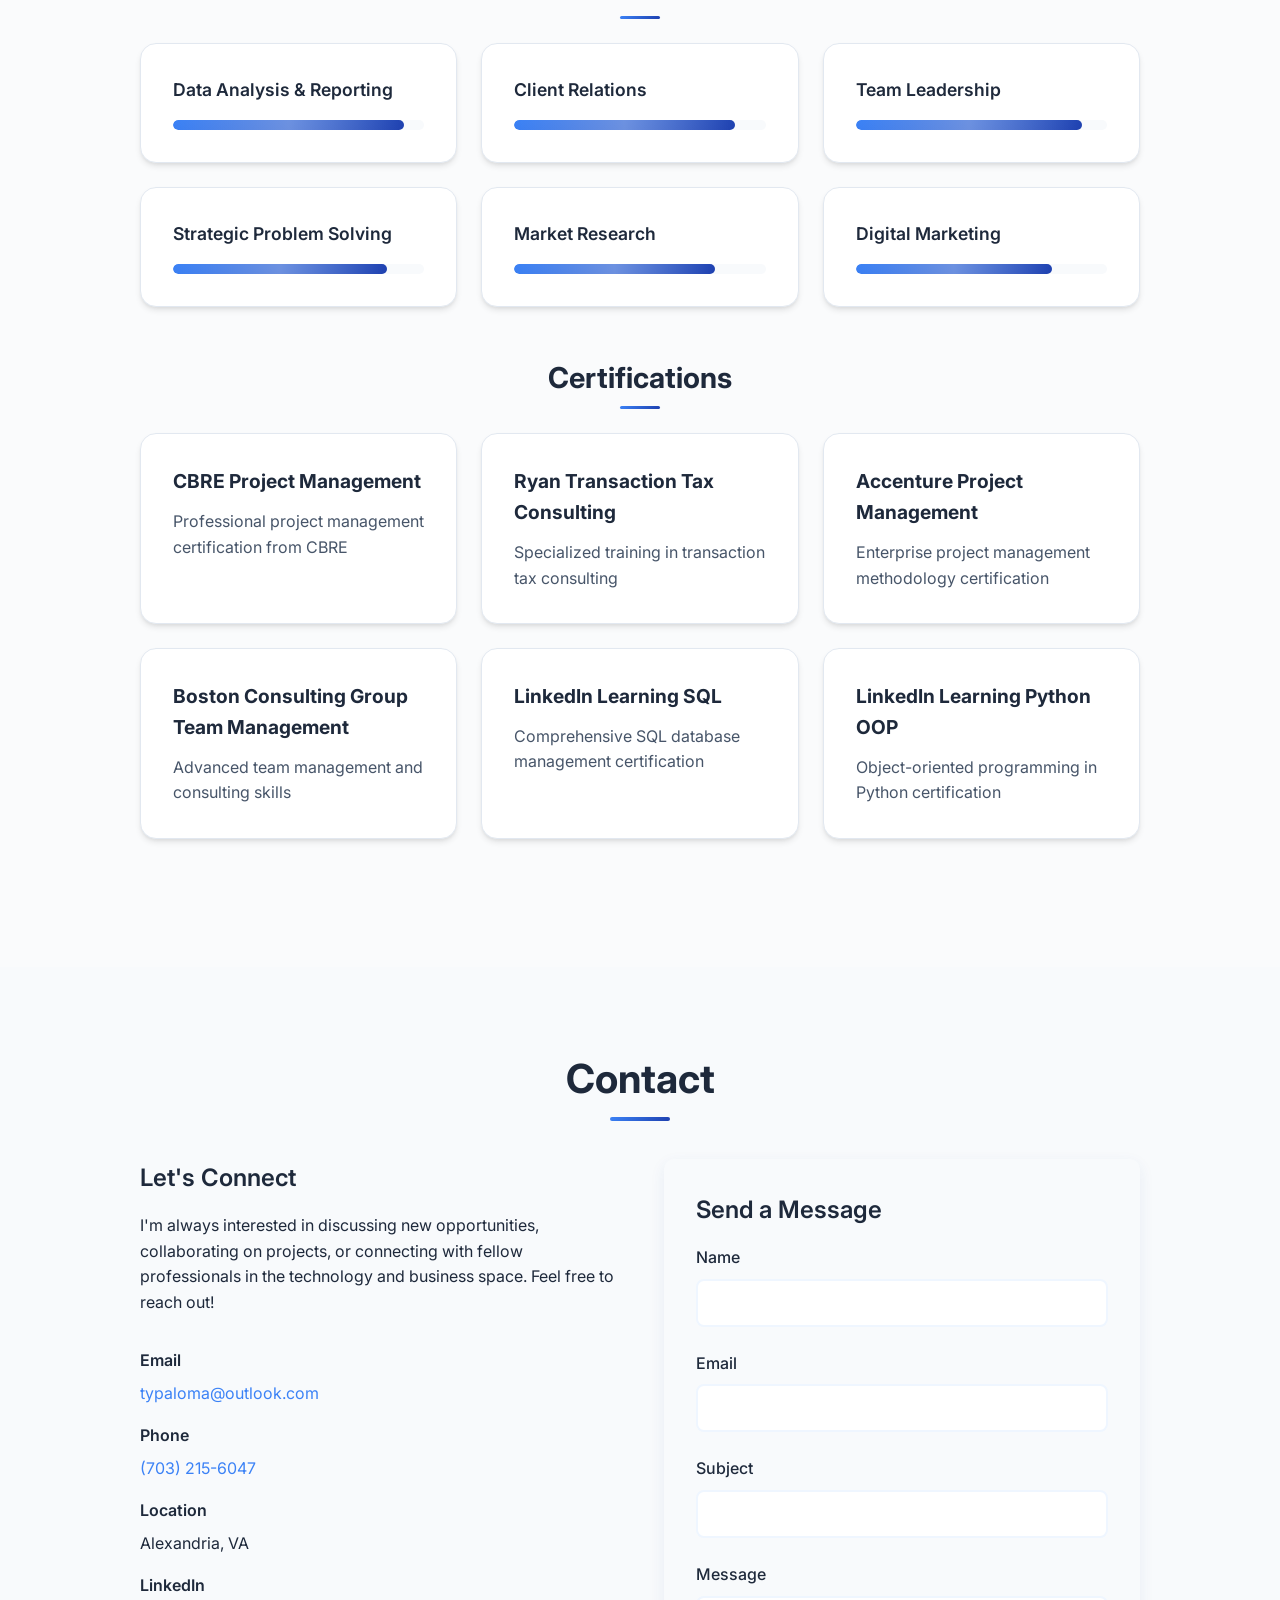
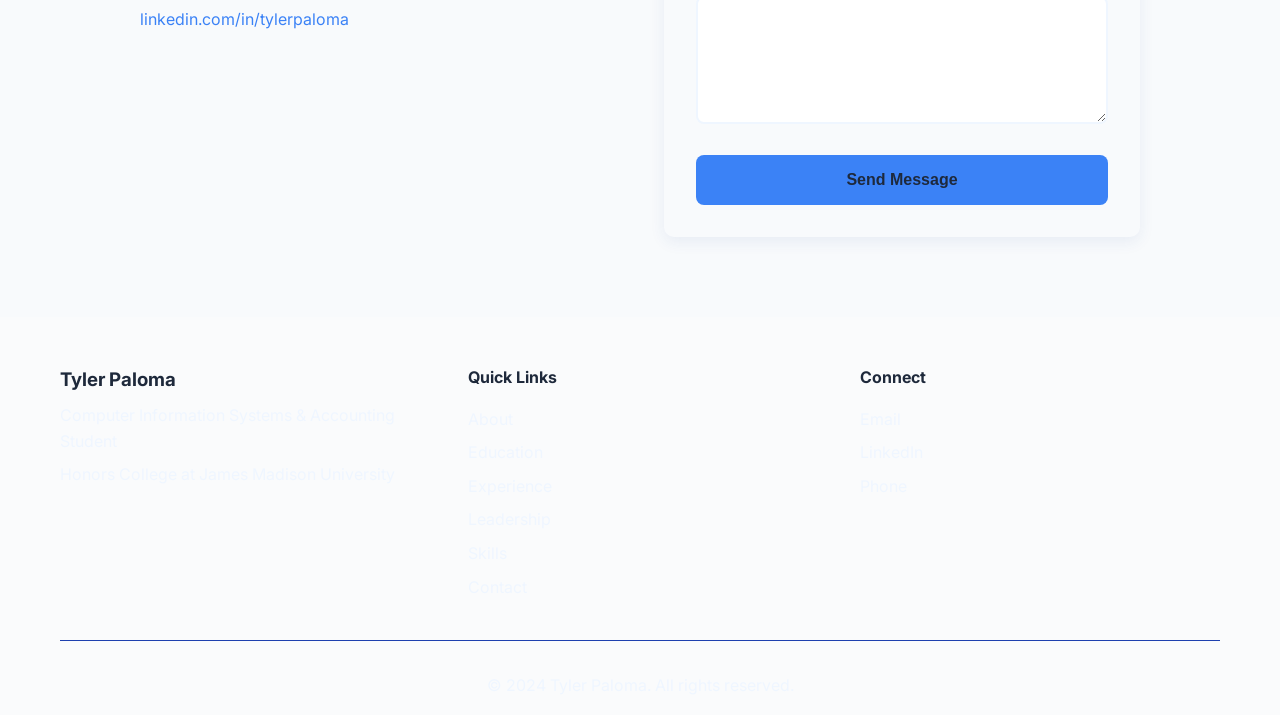
==== commit d8b9d103: "Add professional dark/light mode with enhanced styling Co-authored-by: wjed <112119028+wjed@users.no" ====
--- a/index.html
+++ b/index.html
@@ -56,10 +56,15 @@
                     <a href="#contact" class="nav-link">Contact</a>
                 </li>
             </ul>
-            <div class="hamburger">
-                <span class="bar"></span>
-                <span class="bar"></span>
-                <span class="bar"></span>
+            <div class="nav-controls">
+                <button class="theme-toggle" id="themeToggle" aria-label="Toggle dark mode">
+                    <span class="theme-toggle-icon">🌙</span>
+                </button>
+                <div class="hamburger">
+                    <span class="bar"></span>
+                    <span class="bar"></span>
+                    <span class="bar"></span>
+                </div>
             </div>
         </div>
     </nav>
--- a/styles.css
+++ b/styles.css
@@ -1,14 +1,52 @@
 /* CSS Variables for Color Palette */
 :root {
-    --primary-color: #2B4C9C;
-    --secondary-color: #1E2E4F;
-    --accent-color: #E6EEF9;
-    --background-color: #F7FAFC;
-    --text-primary: #334155;
-    --text-dark: #0F172A;
-    --white: #FFFFFF;
+    /* Light Mode Colors */
+    --primary-color: #3B82F6;
+    --secondary-color: #1E40AF;
+    --accent-color: #EFF6FF;
+    --background-color: #FAFBFC;
+    --background-secondary: #F8FAFC;
+    --text-primary: #1E293B;
+    --text-secondary: #475569;
+    --text-muted: #64748B;
+    --border-color: #E2E8F0;
+    --surface: #FFFFFF;
+    --surface-elevated: #FFFFFF;
     --success: #10B981;
+    --warning: #F59E0B;
+    --error: #EF4444;
     --gradient: linear-gradient(135deg, var(--primary-color) 0%, var(--secondary-color) 100%);
+    --gradient-light: linear-gradient(135deg, rgba(59, 130, 246, 0.1) 0%, rgba(30, 64, 175, 0.1) 100%);
+    --shadow-sm: 0 1px 2px 0 rgba(0, 0, 0, 0.05);
+    --shadow-md: 0 4px 6px -1px rgba(0, 0, 0, 0.1), 0 2px 4px -1px rgba(0, 0, 0, 0.06);
+    --shadow-lg: 0 10px 15px -3px rgba(0, 0, 0, 0.1), 0 4px 6px -2px rgba(0, 0, 0, 0.05);
+    --shadow-xl: 0 20px 25px -5px rgba(0, 0, 0, 0.1), 0 10px 10px -5px rgba(0, 0, 0, 0.04);
+    --blur-backdrop: blur(16px);
+}
+
+/* Dark Mode Colors */
+[data-theme="dark"] {
+    --primary-color: #60A5FA;
+    --secondary-color: #3B82F6;
+    --accent-color: #1E3A8A;
+    --background-color: #0F172A;
+    --background-secondary: #1E293B;
+    --text-primary: #F1F5F9;
+    --text-secondary: #CBD5E1;
+    --text-muted: #94A3B8;
+    --border-color: #334155;
+    --surface: #1E293B;
+    --surface-elevated: #334155;
+    --success: #34D399;
+    --warning: #FBBF24;
+    --error: #F87171;
+    --gradient: linear-gradient(135deg, var(--primary-color) 0%, var(--secondary-color) 100%);
+    --gradient-light: linear-gradient(135deg, rgba(96, 165, 250, 0.1) 0%, rgba(59, 130, 246, 0.1) 100%);
+    --shadow-sm: 0 1px 2px 0 rgba(0, 0, 0, 0.3);
+    --shadow-md: 0 4px 6px -1px rgba(0, 0, 0, 0.4), 0 2px 4px -1px rgba(0, 0, 0, 0.3);
+    --shadow-lg: 0 10px 15px -3px rgba(0, 0, 0, 0.4), 0 4px 6px -2px rgba(0, 0, 0, 0.3);
+    --shadow-xl: 0 20px 25px -5px rgba(0, 0, 0, 0.4), 0 10px 10px -5px rgba(0, 0, 0, 0.3);
+    --blur-backdrop: blur(16px);
 }
 
 /* Reset and Base Styles */
@@ -23,6 +61,7 @@
     line-height: 1.6;
     color: var(--text-primary);
     background-color: var(--background-color);
+    transition: all 0.3s ease;
 }
 
 html {
@@ -41,11 +80,17 @@
     position: fixed;
     top: 0;
     width: 100%;
-    background: rgba(255, 255, 255, 0.95);
-    backdrop-filter: blur(10px);
+    background: rgba(255, 255, 255, 0.8);
+    backdrop-filter: var(--blur-backdrop);
+    -webkit-backdrop-filter: var(--blur-backdrop);
     z-index: 1000;
-    box-shadow: 0 2px 20px rgba(43, 76, 156, 0.1);
+    box-shadow: var(--shadow-sm);
     transition: all 0.3s ease;
+    border-bottom: 1px solid var(--border-color);
+}
+
+[data-theme="dark"] .navbar {
+    background: rgba(15, 23, 42, 0.8);
 }
 
 .nav-container {
@@ -59,10 +104,10 @@
 
 .nav-logo a {
     font-size: 1.5rem;
-    font-weight: 600;
+    font-weight: 700;
     color: var(--primary-color);
     text-decoration: none;
-    transition: color 0.3s ease;
+    transition: all 0.3s ease;
 }
 
 .nav-logo a:hover {
@@ -79,8 +124,9 @@
     color: var(--text-primary);
     text-decoration: none;
     font-weight: 500;
-    transition: color 0.3s ease;
+    transition: all 0.3s ease;
     position: relative;
+    padding: 0.5rem 0;
 }
 
 .nav-link:hover {
@@ -94,12 +140,43 @@
     height: 2px;
     bottom: -5px;
     left: 0;
-    background-color: var(--primary-color);
+    background: var(--gradient);
     transition: width 0.3s ease;
+    border-radius: 1px;
 }
 
 .nav-link:hover::after {
     width: 100%;
+}
+
+.nav-controls {
+    display: flex;
+    align-items: center;
+    gap: 1rem;
+}
+
+.theme-toggle {
+    background: var(--surface);
+    border: 2px solid var(--border-color);
+    border-radius: 50%;
+    width: 44px;
+    height: 44px;
+    display: flex;
+    align-items: center;
+    justify-content: center;
+    cursor: pointer;
+    transition: all 0.3s ease;
+    font-size: 1.2rem;
+}
+
+.theme-toggle:hover {
+    background: var(--accent-color);
+    border-color: var(--primary-color);
+    transform: scale(1.05);
+}
+
+.theme-toggle:active {
+    transform: scale(0.95);
 }
 
 .hamburger {
@@ -114,6 +191,7 @@
     background-color: var(--text-primary);
     margin: 3px 0;
     transition: 0.3s;
+    border-radius: 2px;
 }
 
 /* Hero Section */
@@ -123,7 +201,7 @@
     align-items: center;
     justify-content: center;
     background: var(--gradient);
-    color: var(--white);
+    color: var(--surface);
     text-align: center;
     position: relative;
     overflow: hidden;
@@ -136,69 +214,131 @@
     left: 0;
     right: 0;
     bottom: 0;
-    background: rgba(15, 23, 42, 0.2);
+    background: rgba(0, 0, 0, 0.1);
     z-index: 1;
+}
+
+[data-theme="dark"] .hero::before {
+    background: rgba(0, 0, 0, 0.3);
+}
+
+.hero::after {
+    content: '';
+    position: absolute;
+    top: 0;
+    left: 0;
+    right: 0;
+    bottom: 0;
+    background: radial-gradient(circle at 20% 80%, rgba(120, 119, 198, 0.3) 0%, transparent 50%),
+                radial-gradient(circle at 80% 20%, rgba(255, 119, 198, 0.3) 0%, transparent 50%),
+                radial-gradient(circle at 40% 40%, rgba(120, 219, 255, 0.3) 0%, transparent 50%);
+    z-index: 1;
+    animation: float 6s ease-in-out infinite;
+}
+
+@keyframes float {
+    0%, 100% { transform: translateY(0px) rotate(0deg); }
+    50% { transform: translateY(-20px) rotate(1deg); }
 }
 
 .hero-content {
     position: relative;
     z-index: 2;
-    max-width: 800px;
+    max-width: 900px;
     padding: 0 20px;
 }
 
 .hero h1 {
-    font-size: 3.5rem;
-    font-weight: 700;
-    margin-bottom: 1rem;
+    font-size: clamp(2.5rem, 5vw, 4rem);
+    font-weight: 800;
+    margin-bottom: 1.5rem;
+    background: linear-gradient(135deg, #ffffff 0%, #e2e8f0 100%);
+    -webkit-background-clip: text;
+    -webkit-text-fill-color: transparent;
+    background-clip: text;
     animation: fadeInUp 1s ease;
 }
 
+[data-theme="dark"] .hero h1 {
+    background: linear-gradient(135deg, #f8fafc 0%, #cbd5e1 100%);
+    -webkit-background-clip: text;
+    -webkit-text-fill-color: transparent;
+    background-clip: text;
+}
+
 .hero-subtitle {
-    font-size: 1.5rem;
+    font-size: clamp(1.1rem, 2.5vw, 1.5rem);
     font-weight: 400;
     margin-bottom: 1rem;
+    opacity: 0.95;
+    line-height: 1.6;
     animation: fadeInUp 1s ease 0.2s both;
 }
 
 .hero-description {
-    font-size: 1.1rem;
-    margin-bottom: 2rem;
+    font-size: clamp(1rem, 2vw, 1.2rem);
+    margin-bottom: 2.5rem;
     opacity: 0.9;
+    font-weight: 300;
     animation: fadeInUp 1s ease 0.4s both;
 }
 
 .hero-buttons {
     display: flex;
-    gap: 1rem;
+    gap: 1.5rem;
     justify-content: center;
     flex-wrap: wrap;
     animation: fadeInUp 1s ease 0.6s both;
 }
 
 .cta-button {
-    display: inline-block;
-    padding: 1rem 2rem;
-    background: var(--white);
+    display: inline-flex;
+    align-items: center;
+    padding: 1.2rem 2.5rem;
+    background: var(--surface);
     color: var(--primary-color);
     text-decoration: none;
     border-radius: 50px;
     font-weight: 600;
     font-size: 1.1rem;
-    transition: all 0.3s ease;
-    box-shadow: 0 10px 25px rgba(43, 76, 156, 0.2);
+    transition: all 0.4s cubic-bezier(0.4, 0, 0.2, 1);
+    box-shadow: var(--shadow-lg);
+    border: 2px solid transparent;
+    position: relative;
+    overflow: hidden;
+}
+
+.cta-button::before {
+    content: '';
+    position: absolute;
+    top: 0;
+    left: -100%;
+    width: 100%;
+    height: 100%;
+    background: linear-gradient(90deg, transparent, rgba(255, 255, 255, 0.2), transparent);
+    transition: left 0.5s;
+}
+
+.cta-button:hover::before {
+    left: 100%;
 }
 
 .cta-button:hover {
-    transform: translateY(-3px);
-    box-shadow: 0 15px 35px rgba(43, 76, 156, 0.3);
+    transform: translateY(-4px);
+    box-shadow: var(--shadow-xl);
     background: var(--accent-color);
 }
 
 .cta-button.secondary {
     background: transparent;
-    color: var(--white);
-    border: 2px solid var(--white);
+    color: var(--surface);
+    border: 2px solid rgba(255, 255, 255, 0.3);
+    backdrop-filter: blur(10px);
+}
+
+.cta-button.secondary:hover {
+    background: rgba(255, 255, 255, 0.1);
+    border-color: rgba(255, 255, 255, 0.6);
 }
 
 .cta-button.secondary:hover {
@@ -209,18 +349,19 @@
 /* Sections */
 .section {
     padding: 80px 0;
+    transition: all 0.3s ease;
 }
 
 .section-gray {
-    background-color: var(--accent-color);
+    background-color: var(--background-secondary);
 }
 
 .section-title {
-    font-size: 2.5rem;
-    font-weight: 600;
+    font-size: clamp(2rem, 4vw, 2.5rem);
+    font-weight: 700;
     text-align: center;
     margin-bottom: 3rem;
-    color: var(--text-dark);
+    color: var(--text-primary);
     position: relative;
 }
 
@@ -233,59 +374,72 @@
     bottom: -10px;
     left: 50%;
     transform: translateX(-50%);
+    border-radius: 2px;
 }
 
 /* About Section */
 .about-content {
-    max-width: 800px;
+    max-width: 900px;
     margin: 0 auto;
 }
 
 .about-text p {
     font-size: 1.1rem;
     margin-bottom: 1.5rem;
-    color: var(--text-primary);
+    color: var(--text-secondary);
     line-height: 1.8;
 }
 
 /* Education Section */
 .education-item {
-    background: var(--white);
-    padding: 2rem;
-    border-radius: 10px;
-    box-shadow: 0 5px 15px rgba(43, 76, 156, 0.08);
-    max-width: 800px;
+    background: var(--surface);
+    padding: 2.5rem;
+    border-radius: 16px;
+    box-shadow: var(--shadow-md);
+    max-width: 900px;
     margin: 0 auto;
+    border: 1px solid var(--border-color);
+    transition: all 0.3s ease;
+}
+
+.education-item:hover {
+    transform: translateY(-4px);
+    box-shadow: var(--shadow-lg);
 }
 
 .education-header {
     display: flex;
     justify-content: space-between;
     align-items: center;
-    margin-bottom: 1rem;
+    margin-bottom: 1.5rem;
     flex-wrap: wrap;
 }
 
 .education-header h3 {
     font-size: 1.5rem;
-    font-weight: 600;
-    color: var(--text-dark);
+    font-weight: 700;
+    color: var(--text-primary);
+    line-height: 1.3;
 }
 
 .education-period {
     color: var(--primary-color);
-    font-weight: 500;
+    font-weight: 600;
+    background: var(--accent-color);
+    padding: 0.5rem 1rem;
+    border-radius: 20px;
+    font-size: 0.9rem;
 }
 
 .education-degree {
     font-size: 1.2rem;
-    font-weight: 500;
+    font-weight: 600;
     color: var(--text-primary);
     margin-bottom: 0.5rem;
 }
 
 .education-majors {
-    color: var(--text-primary);
+    color: var(--text-secondary);
     margin-bottom: 0.5rem;
 }
 
@@ -334,34 +488,66 @@
 }
 
 .experience-item {
-    background: var(--white);
-    padding: 2rem;
+    background: var(--surface);
+    padding: 2.5rem;
     margin-bottom: 2rem;
-    border-radius: 10px;
-    box-shadow: 0 5px 15px rgba(43, 76, 156, 0.08);
+    border-radius: 16px;
+    box-shadow: var(--shadow-md);
     border-left: 4px solid var(--primary-color);
+    border: 1px solid var(--border-color);
+    transition: all 0.3s ease;
+    position: relative;
+    overflow: hidden;
+}
+
+.experience-item::before {
+    content: '';
+    position: absolute;
+    top: 0;
+    left: 0;
+    width: 4px;
+    height: 100%;
+    background: var(--gradient);
+    transform: scaleY(0);
+    transform-origin: bottom;
+    transition: transform 0.3s ease;
+}
+
+.experience-item:hover::before {
+    transform: scaleY(1);
+}
+
+.experience-item:hover {
+    transform: translateY(-4px);
+    box-shadow: var(--shadow-lg);
 }
 
 .experience-header {
-    margin-bottom: 1rem;
+    margin-bottom: 1.5rem;
 }
 
 .experience-header h3 {
-    font-size: 1.3rem;
-    font-weight: 600;
-    color: var(--text-dark);
-    margin-bottom: 0.5rem;
+    font-size: 1.4rem;
+    font-weight: 700;
+    color: var(--text-primary);
+    margin-bottom: 0.75rem;
+    line-height: 1.3;
 }
 
 .experience-company {
     color: var(--primary-color);
+    font-weight: 600;
+    margin-right: 1rem;
+    font-size: 1.1rem;
+}
+
+.experience-period {
+    color: var(--text-muted);
+    font-size: 0.95rem;
+    background: var(--background-secondary);
+    padding: 0.25rem 0.75rem;
+    border-radius: 12px;
     font-weight: 500;
-    margin-right: 1rem;
-}
-
-.experience-period {
-    color: var(--text-primary);
-    font-size: 0.9rem;
 }
 
 .experience-details ul {
@@ -369,18 +555,22 @@
 }
 
 .experience-details li {
-    padding: 0.5rem 0;
-    color: var(--text-primary);
+    padding: 0.75rem 0;
+    color: var(--text-secondary);
     position: relative;
-    padding-left: 1.5rem;
+    padding-left: 2rem;
+    line-height: 1.6;
+    font-size: 1.05rem;
 }
 
 .experience-details li::before {
     content: '▸';
     position: absolute;
     left: 0;
+    top: 0.75rem;
     color: var(--primary-color);
     font-weight: bold;
+    font-size: 1.2rem;
 }
 
 /* Leadership Section */
@@ -390,34 +580,66 @@
 }
 
 .leadership-item {
-    background: var(--white);
-    padding: 2rem;
+    background: var(--surface);
+    padding: 2.5rem;
     margin-bottom: 2rem;
-    border-radius: 10px;
-    box-shadow: 0 5px 15px rgba(43, 76, 156, 0.08);
+    border-radius: 16px;
+    box-shadow: var(--shadow-md);
     border-left: 4px solid var(--secondary-color);
+    border: 1px solid var(--border-color);
+    transition: all 0.3s ease;
+    position: relative;
+    overflow: hidden;
+}
+
+.leadership-item::before {
+    content: '';
+    position: absolute;
+    top: 0;
+    left: 0;
+    width: 4px;
+    height: 100%;
+    background: linear-gradient(135deg, var(--secondary-color) 0%, var(--primary-color) 100%);
+    transform: scaleY(0);
+    transform-origin: bottom;
+    transition: transform 0.3s ease;
+}
+
+.leadership-item:hover::before {
+    transform: scaleY(1);
+}
+
+.leadership-item:hover {
+    transform: translateY(-4px);
+    box-shadow: var(--shadow-lg);
 }
 
 .leadership-header {
-    margin-bottom: 1rem;
+    margin-bottom: 1.5rem;
 }
 
 .leadership-header h3 {
-    font-size: 1.3rem;
-    font-weight: 600;
-    color: var(--text-dark);
-    margin-bottom: 0.5rem;
+    font-size: 1.4rem;
+    font-weight: 700;
+    color: var(--text-primary);
+    margin-bottom: 0.75rem;
+    line-height: 1.3;
 }
 
 .leadership-org {
     color: var(--secondary-color);
+    font-weight: 600;
+    margin-right: 1rem;
+    font-size: 1.1rem;
+}
+
+.leadership-period {
+    color: var(--text-muted);
+    font-size: 0.95rem;
+    background: var(--background-secondary);
+    padding: 0.25rem 0.75rem;
+    border-radius: 12px;
     font-weight: 500;
-    margin-right: 1rem;
-}
-
-.leadership-period {
-    color: var(--text-primary);
-    font-size: 0.9rem;
 }
 
 .leadership-details ul {
@@ -425,18 +647,22 @@
 }
 
 .leadership-details li {
-    padding: 0.5rem 0;
-    color: var(--text-primary);
+    padding: 0.75rem 0;
+    color: var(--text-secondary);
     position: relative;
-    padding-left: 1.5rem;
+    padding-left: 2rem;
+    line-height: 1.6;
+    font-size: 1.05rem;
 }
 
 .leadership-details li::before {
     content: '★';
     position: absolute;
     left: 0;
+    top: 0.75rem;
     color: var(--secondary-color);
     font-weight: bold;
+    font-size: 1.2rem;
 }
 
 /* Skills Section */
@@ -450,11 +676,24 @@
 }
 
 .skills-category h3 {
-    font-size: 1.5rem;
-    font-weight: 600;
-    color: var(--text-dark);
-    margin-bottom: 1.5rem;
+    font-size: 1.8rem;
+    font-weight: 700;
+    color: var(--text-primary);
+    margin-bottom: 2rem;
     text-align: center;
+    position: relative;
+}
+
+.skills-category h3::after {
+    content: '';
+    width: 40px;
+    height: 3px;
+    background: var(--gradient);
+    position: absolute;
+    bottom: -8px;
+    left: 50%;
+    transform: translateX(-50%);
+    border-radius: 2px;
 }
 
 .skills-grid {
@@ -464,32 +703,58 @@
 }
 
 .skill-item {
-    background: var(--white);
-    padding: 1.5rem;
-    border-radius: 10px;
-    box-shadow: 0 5px 15px rgba(43, 76, 156, 0.08);
+    background: var(--surface);
+    padding: 2rem;
+    border-radius: 16px;
+    box-shadow: var(--shadow-md);
+    border: 1px solid var(--border-color);
+    transition: all 0.3s ease;
+}
+
+.skill-item:hover {
+    transform: translateY(-4px);
+    box-shadow: var(--shadow-lg);
 }
 
 .skill-name {
     display: block;
-    font-weight: 500;
-    color: var(--text-dark);
-    margin-bottom: 0.5rem;
+    font-weight: 600;
+    color: var(--text-primary);
+    margin-bottom: 1rem;
+    font-size: 1.1rem;
 }
 
 .skill-bar {
     width: 100%;
-    height: 8px;
-    background-color: var(--accent-color);
-    border-radius: 4px;
+    height: 10px;
+    background-color: var(--background-secondary);
+    border-radius: 8px;
     overflow: hidden;
+    position: relative;
 }
 
 .skill-progress {
     height: 100%;
     background: var(--gradient);
-    border-radius: 4px;
-    transition: width 1s ease;
+    border-radius: 8px;
+    transition: width 1.5s cubic-bezier(0.4, 0, 0.2, 1);
+    position: relative;
+}
+
+.skill-progress::after {
+    content: '';
+    position: absolute;
+    top: 0;
+    left: 0;
+    right: 0;
+    bottom: 0;
+    background: linear-gradient(90deg, transparent, rgba(255, 255, 255, 0.3), transparent);
+    animation: shimmer 2s infinite;
+}
+
+@keyframes shimmer {
+    0% { transform: translateX(-100%); }
+    100% { transform: translateX(100%); }
 }
 
 .certifications {
@@ -500,22 +765,31 @@
 }
 
 .cert-item {
-    background: var(--white);
-    padding: 1.5rem;
-    border-radius: 10px;
-    box-shadow: 0 5px 15px rgba(43, 76, 156, 0.08);
+    background: var(--surface);
+    padding: 2rem;
+    border-radius: 16px;
+    box-shadow: var(--shadow-md);
     border-top: 4px solid var(--success);
+    border: 1px solid var(--border-color);
+    transition: all 0.3s ease;
+}
+
+.cert-item:hover {
+    transform: translateY(-4px);
+    box-shadow: var(--shadow-lg);
 }
 
 .cert-item h4 {
-    color: var(--text-dark);
-    margin-bottom: 0.5rem;
-    font-weight: 600;
+    color: var(--text-primary);
+    margin-bottom: 0.75rem;
+    font-weight: 700;
+    font-size: 1.2rem;
 }
 
 .cert-item p {
-    color: var(--text-primary);
-    font-size: 0.9rem;
+    color: var(--text-secondary);
+    font-size: 1rem;
+    line-height: 1.6;
 }
 
 /* Contact Section */
@@ -717,19 +991,26 @@
     .hamburger {
         display: flex;
     }
+    
+    .theme-toggle {
+        width: 40px;
+        height: 40px;
+        font-size: 1rem;
+    }
 
     .nav-menu {
         position: fixed;
         left: -100%;
         top: 70px;
         flex-direction: column;
-        background-color: var(--white);
+        background-color: var(--surface);
         width: 100%;
         text-align: center;
         transition: 0.3s;
-        box-shadow: 0 10px 27px rgba(43, 76, 156, 0.05);
+        box-shadow: var(--shadow-lg);
         padding: 2rem 0;
         z-index: 999;
+        border-top: 1px solid var(--border-color);
     }
 
     .nav-menu.active {
@@ -740,17 +1021,14 @@
         margin: 1rem 0;
     }
 
-    .hero h1 {
-        font-size: 2.5rem;
-    }
-
-    .hero-subtitle {
-        font-size: 1.2rem;
-    }
-
     .hero-buttons {
         flex-direction: column;
-        gap: 0.8rem;
+        gap: 1rem;
+    }
+    
+    .cta-button {
+        padding: 1rem 2rem;
+        font-size: 1rem;
     }
 
     .section {
@@ -836,6 +1114,52 @@
     .footer-links {
         grid-template-columns: 1fr;
         text-align: center;
+    }
+}
+
+/* Animations */
+@keyframes fadeInUp {
+    from {
+        opacity: 0;
+        transform: translateY(30px);
+    }
+    to {
+        opacity: 1;
+        transform: translateY(0);
+    }
+}
+
+@keyframes slideInLeft {
+    from {
+        opacity: 0;
+        transform: translateX(-30px);
+    }
+    to {
+        opacity: 1;
+        transform: translateX(0);
+    }
+}
+
+@keyframes slideInRight {
+    from {
+        opacity: 0;
+        transform: translateX(30px);
+    }
+    to {
+        opacity: 1;
+        transform: translateX(0);
+    }
+}
+
+@keyframes pulse {
+    0% {
+        transform: scale(1);
+    }
+    50% {
+        transform: scale(1.05);
+    }
+    100% {
+        transform: scale(1);
     }
 }
 
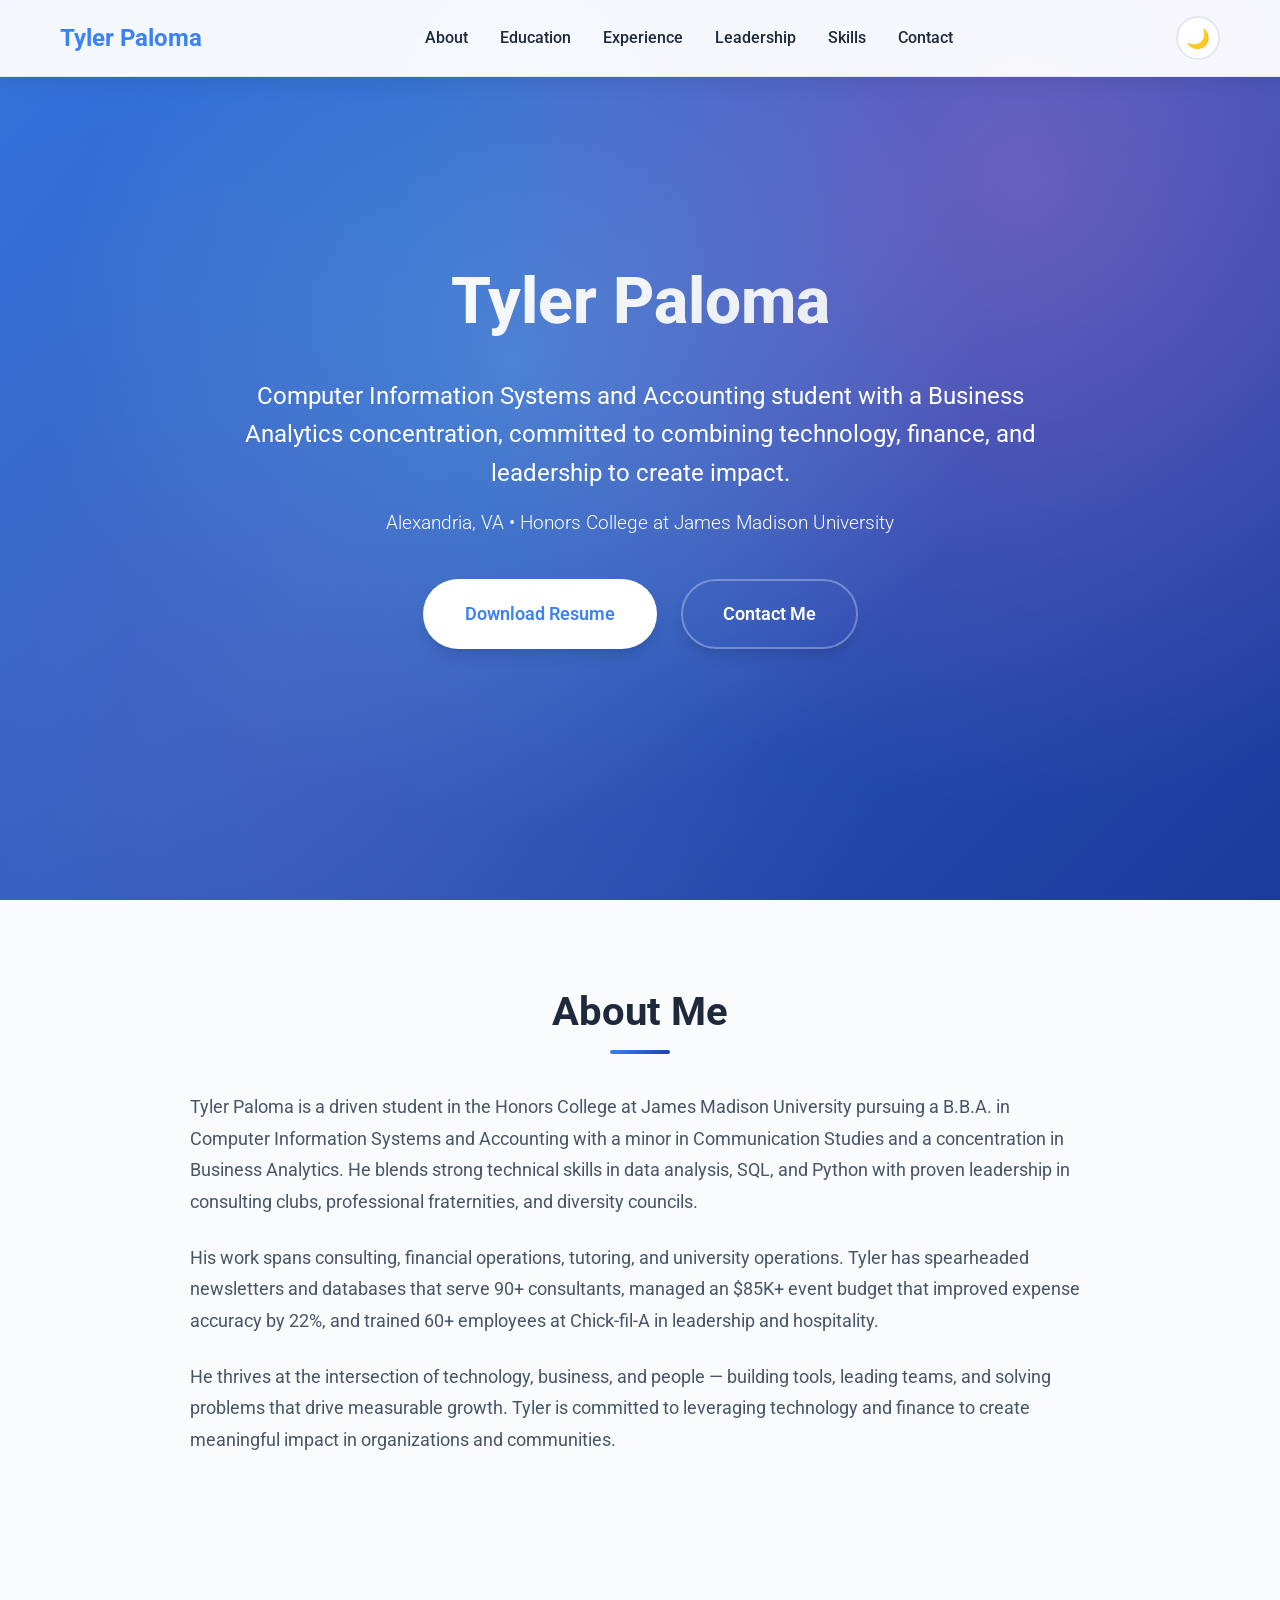
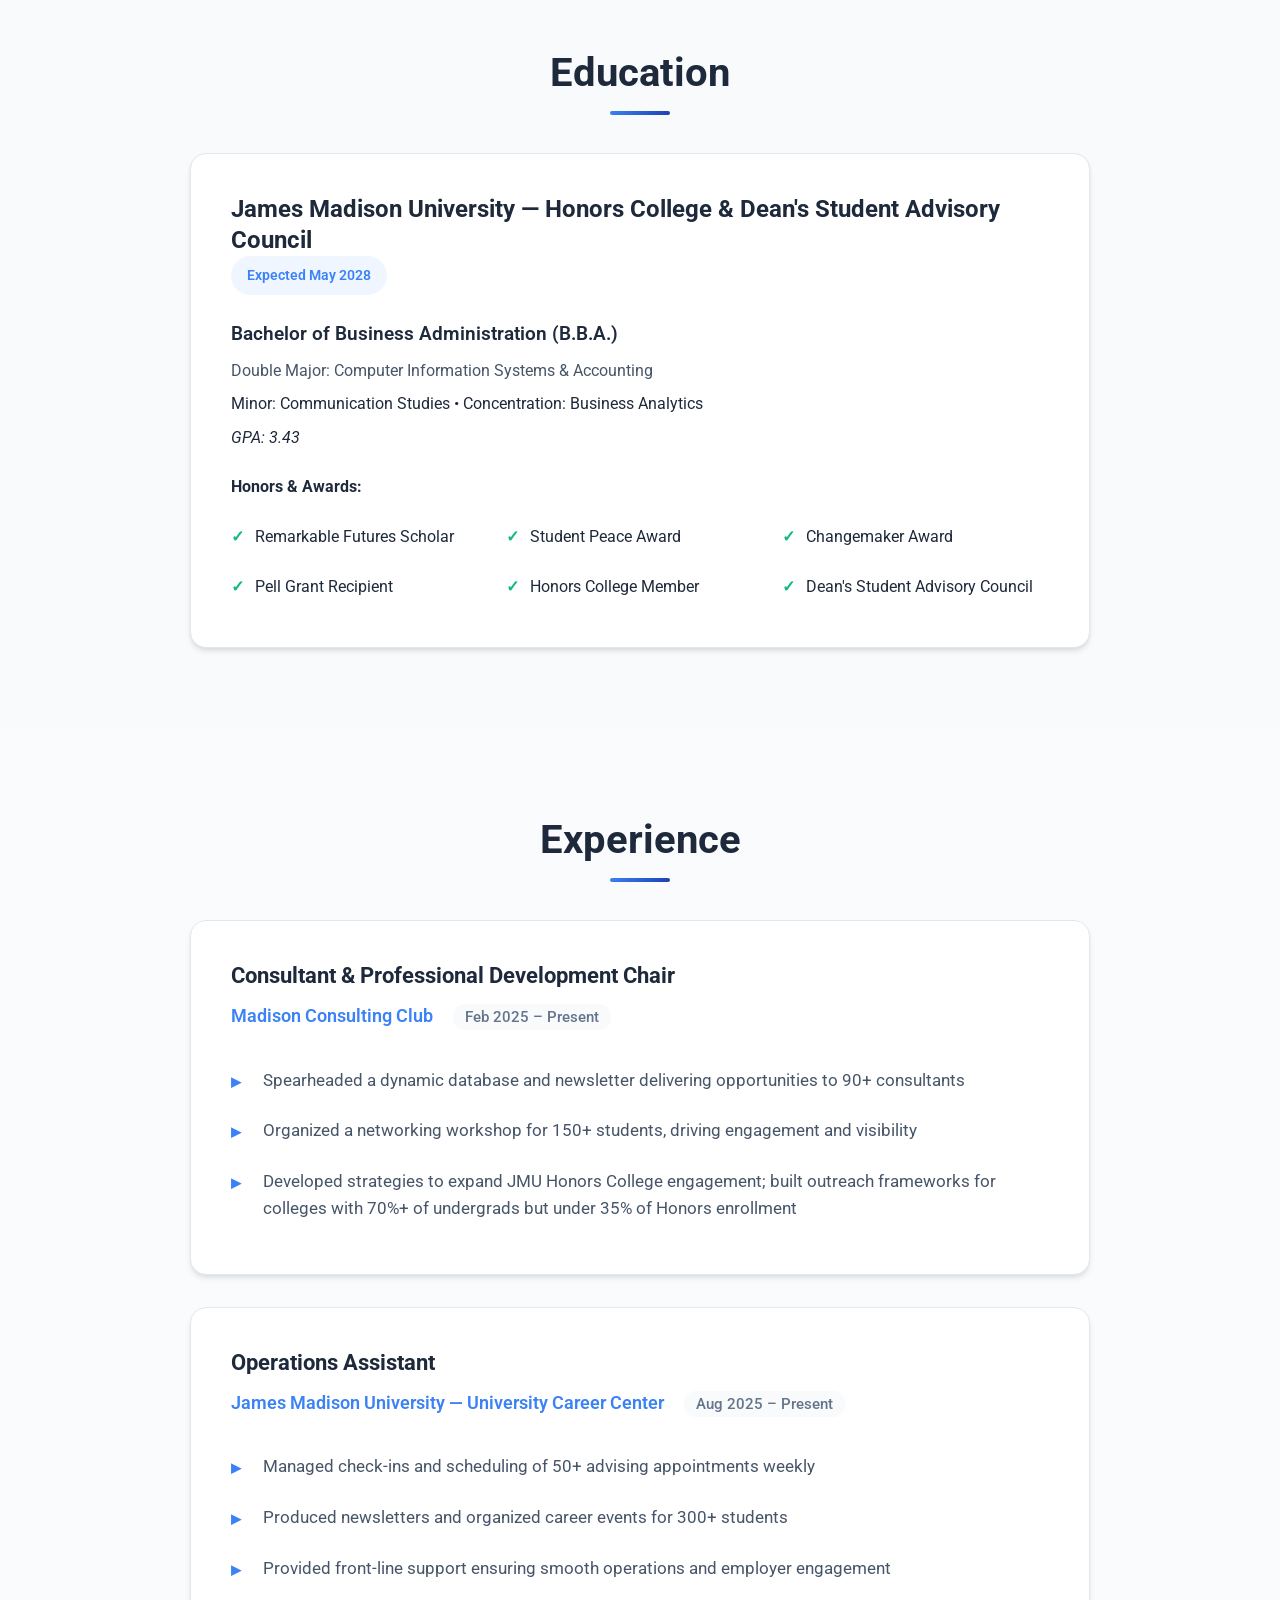
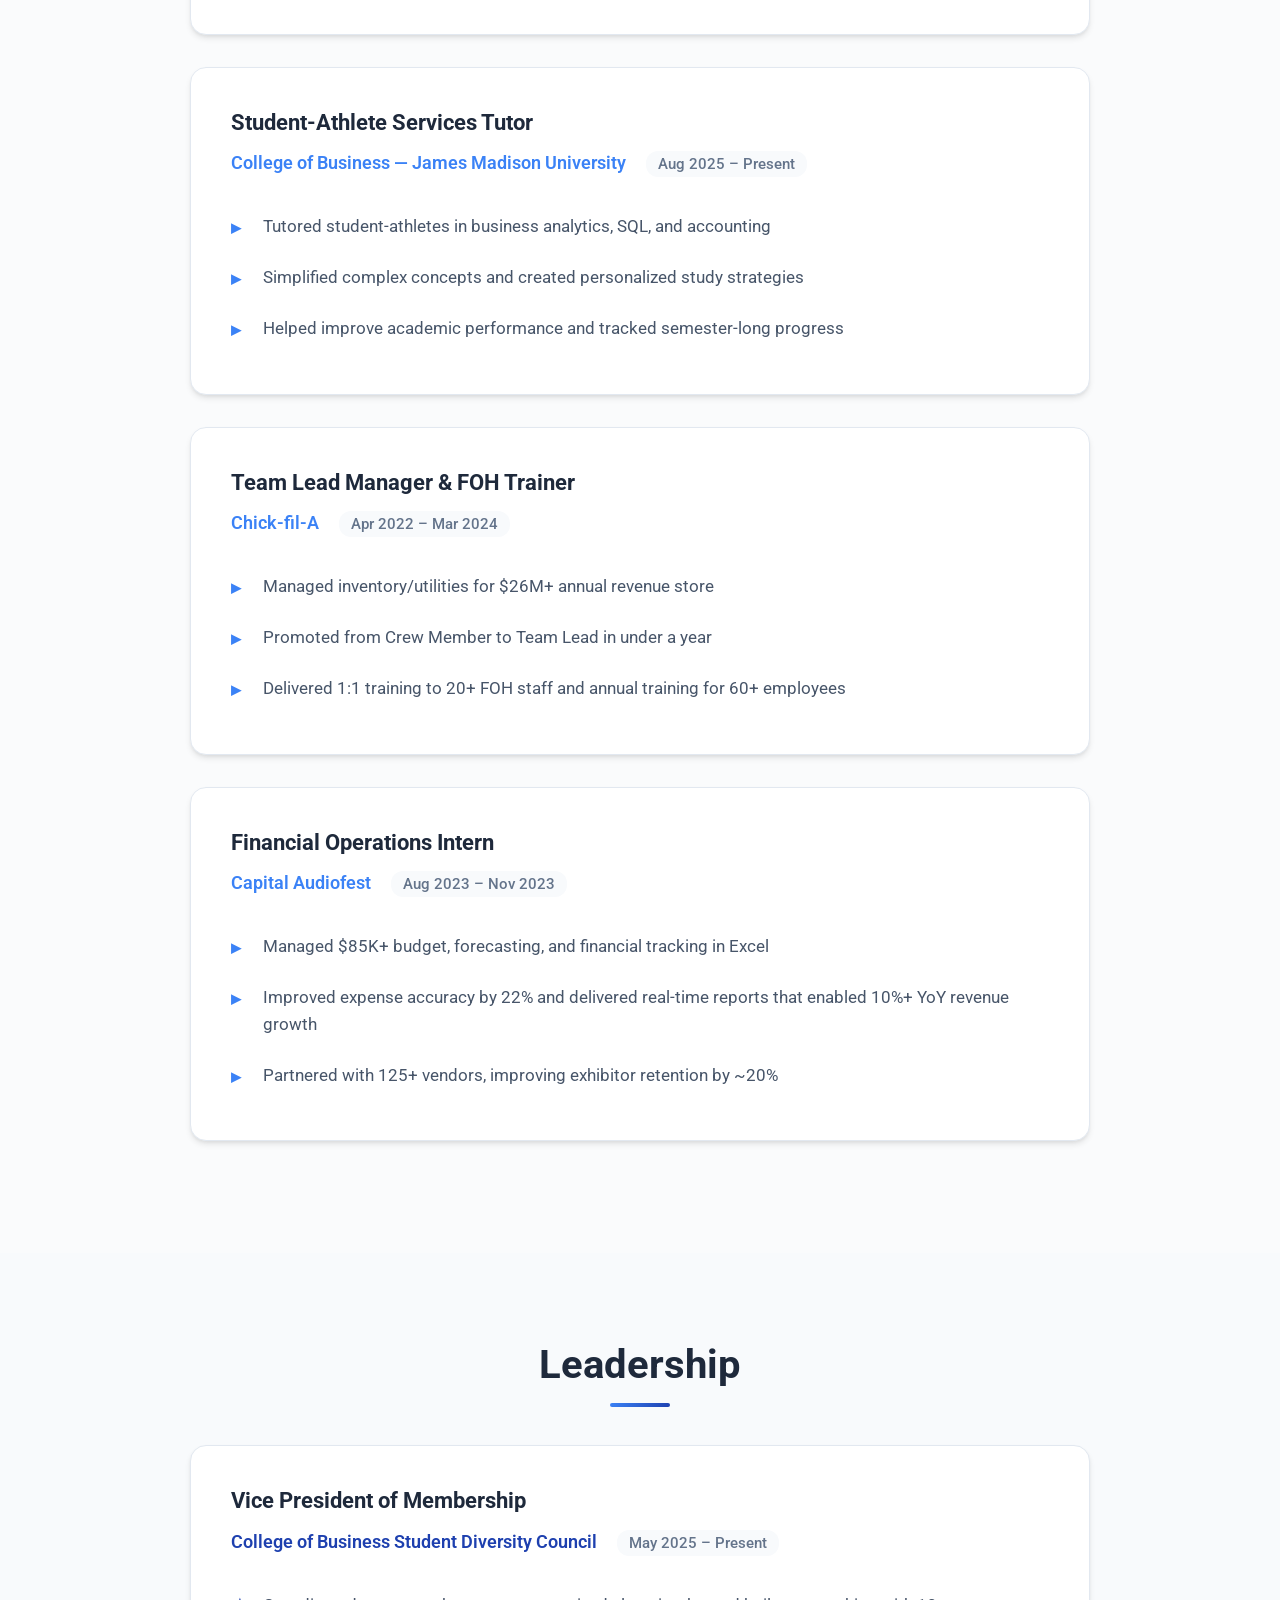
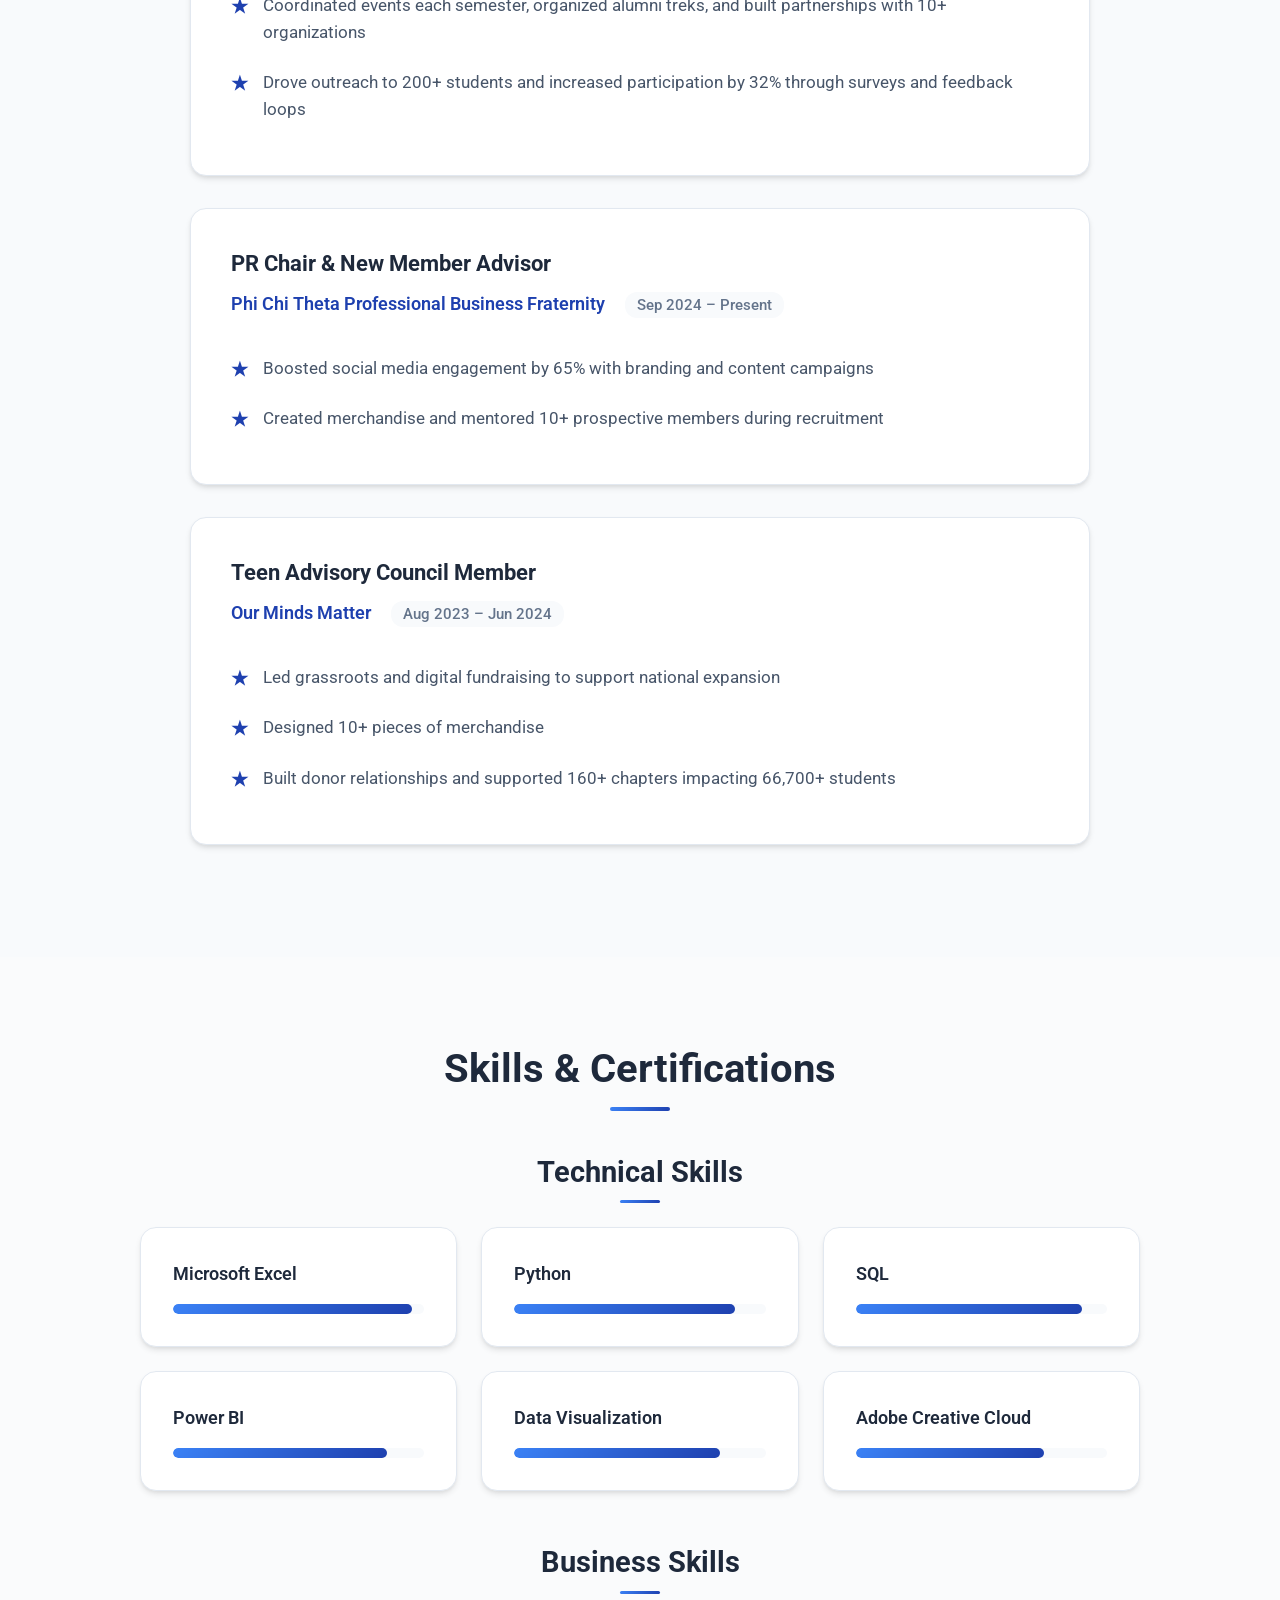
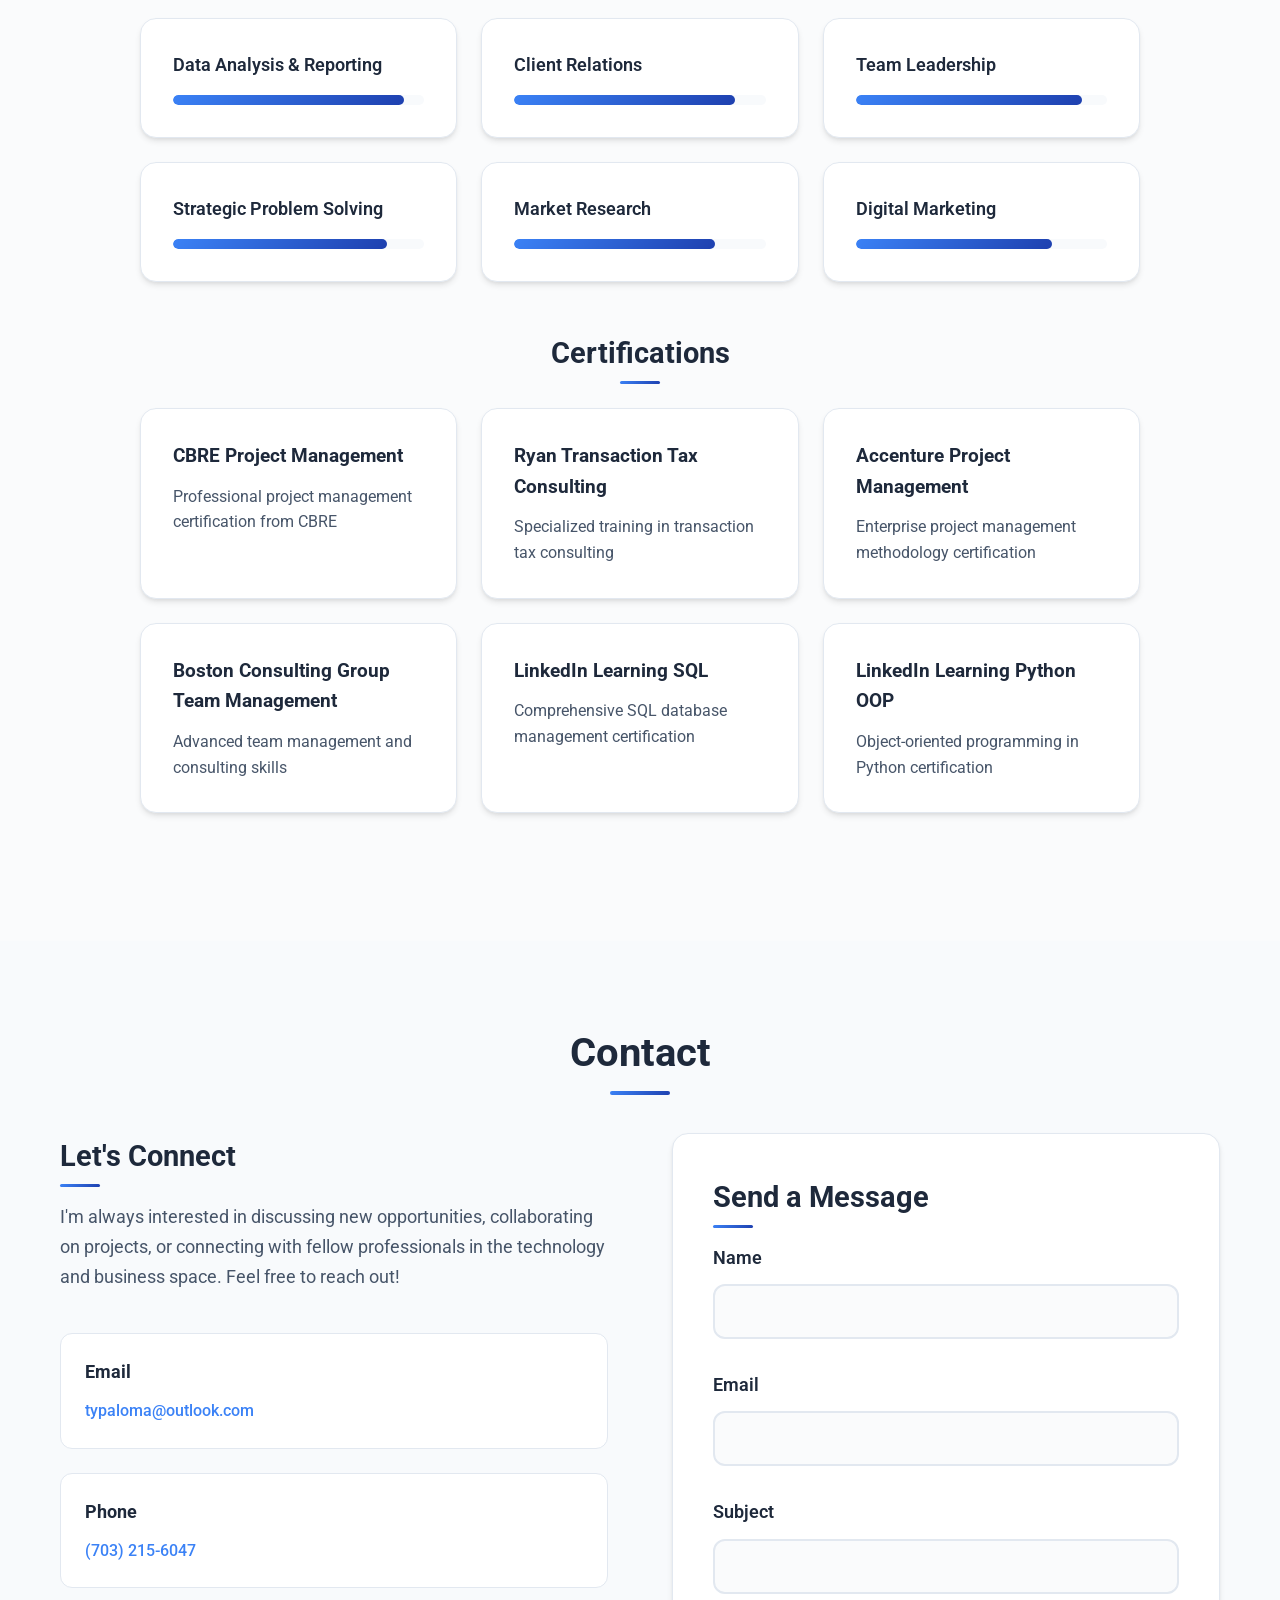
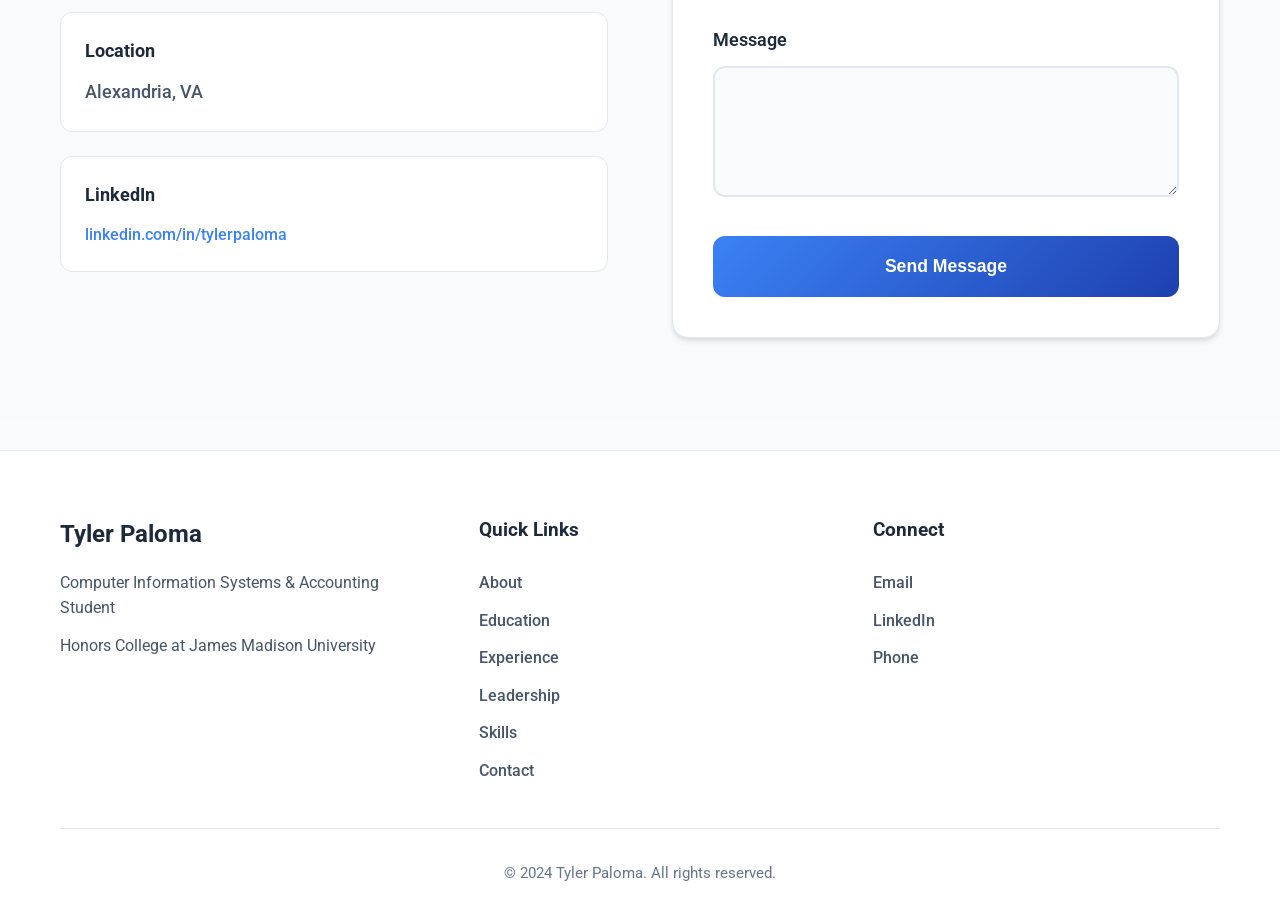
==== commit 21e8ef6d: "Fix website improvements: static skill bars, professional font, and favicon Co-authored-by: wjed <11" ====
--- a/index.html
+++ b/index.html
@@ -21,12 +21,13 @@
     <meta name="twitter:description" content="Portfolio of Tyler Paloma, CIS & Accounting student at JMU, consultant, tutor, and leader.">
     
     <!-- Favicon -->
+    <link rel="icon" type="image/svg+xml" href="assets/favicon.svg">
     <link rel="icon" type="image/x-icon" href="assets/favicon.ico">
     
     <!-- Preload and Preconnect -->
     <link rel="preconnect" href="https://fonts.googleapis.com">
     <link rel="preconnect" href="https://fonts.gstatic.com" crossorigin>
-    <link href="https://fonts.googleapis.com/css2?family=Inter:wght@300;400;500;600;700&display=swap" rel="stylesheet">
+    <link href="https://fonts.googleapis.com/css2?family=Roboto:wght@300;400;500;600;700&display=swap" rel="stylesheet">
     <link rel="stylesheet" href="styles.css">
 </head>
 <body>
--- a/styles.css
+++ b/styles.css
@@ -57,7 +57,7 @@
 }
 
 body {
-    font-family: 'Inter', sans-serif;
+    font-family: 'Roboto', sans-serif;
     line-height: 1.6;
     color: var(--text-primary);
     background-color: var(--background-color);
@@ -737,25 +737,10 @@
     height: 100%;
     background: var(--gradient);
     border-radius: 8px;
-    transition: width 1.5s cubic-bezier(0.4, 0, 0.2, 1);
-    position: relative;
-}
-
-.skill-progress::after {
-    content: '';
-    position: absolute;
-    top: 0;
-    left: 0;
-    right: 0;
-    bottom: 0;
-    background: linear-gradient(90deg, transparent, rgba(255, 255, 255, 0.3), transparent);
-    animation: shimmer 2s infinite;
-}
-
-@keyframes shimmer {
-    0% { transform: translateX(-100%); }
-    100% { transform: translateX(100%); }
-}
+    position: relative;
+}
+
+/* Removed shimmer animation for static skill bars */
 
 .certifications {
     display: grid;
@@ -796,138 +781,212 @@
 .contact-content {
     display: grid;
     grid-template-columns: 1fr 1fr;
-    gap: 3rem;
-    max-width: 1000px;
+    gap: 4rem;
+    max-width: 1200px;
     margin: 0 auto;
 }
 
 .contact-info h3,
 .contact-form h3 {
-    font-size: 1.5rem;
-    font-weight: 600;
-    color: var(--text-dark);
-    margin-bottom: 1rem;
+    font-size: 1.8rem;
+    font-weight: 700;
+    color: var(--text-primary);
+    margin-bottom: 1.5rem;
+    position: relative;
+}
+
+.contact-info h3::after,
+.contact-form h3::after {
+    content: '';
+    width: 40px;
+    height: 3px;
+    background: var(--gradient);
+    position: absolute;
+    bottom: -8px;
+    left: 0;
+    border-radius: 2px;
 }
 
 .contact-info p {
-    color: var(--text-primary);
-    margin-bottom: 2rem;
-    line-height: 1.6;
+    color: var(--text-secondary);
+    margin-bottom: 2.5rem;
+    line-height: 1.7;
+    font-size: 1.1rem;
 }
 
 .contact-details {
     display: grid;
-    gap: 1rem;
+    gap: 1.5rem;
+}
+
+.contact-item {
+    padding: 1.5rem;
+    background: var(--surface);
+    border-radius: 12px;
+    border: 1px solid var(--border-color);
+    transition: all 0.3s ease;
+}
+
+.contact-item:hover {
+    transform: translateY(-2px);
+    box-shadow: var(--shadow-md);
 }
 
 .contact-item h4 {
-    color: var(--text-dark);
-    font-weight: 600;
-    margin-bottom: 0.5rem;
+    color: var(--text-primary);
+    font-weight: 700;
+    margin-bottom: 0.75rem;
+    font-size: 1.1rem;
 }
 
 .contact-item a {
     color: var(--primary-color);
     text-decoration: none;
-    transition: color 0.3s ease;
+    transition: all 0.3s ease;
+    font-weight: 500;
 }
 
 .contact-item a:hover {
     color: var(--secondary-color);
+    text-decoration: underline;
 }
 
 .contact-item p {
-    color: var(--text-primary);
+    color: var(--text-secondary);
     margin: 0;
+    font-weight: 500;
 }
 
 /* Contact Form */
 .contact-form {
-    background: var(--white);
-    padding: 2rem;
-    border-radius: 10px;
-    box-shadow: 0 5px 15px rgba(43, 76, 156, 0.08);
+    background: var(--surface);
+    padding: 2.5rem;
+    border-radius: 16px;
+    box-shadow: var(--shadow-md);
+    border: 1px solid var(--border-color);
 }
 
 .form-group {
-    margin-bottom: 1.5rem;
+    margin-bottom: 2rem;
 }
 
 .form-group label {
     display: block;
-    margin-bottom: 0.5rem;
-    font-weight: 500;
-    color: var(--text-primary);
+    margin-bottom: 0.75rem;
+    font-weight: 600;
+    color: var(--text-primary);
+    font-size: 1.1rem;
 }
 
 .form-group input,
 .form-group textarea {
     width: 100%;
-    padding: 0.75rem;
-    border: 2px solid var(--accent-color);
-    border-radius: 8px;
+    padding: 1rem 1.25rem;
+    border: 2px solid var(--border-color);
+    border-radius: 12px;
     font-family: inherit;
     font-size: 1rem;
-    transition: border-color 0.3s ease;
+    transition: all 0.3s ease;
+    background: var(--background-color);
+    color: var(--text-primary);
 }
 
 .form-group input:focus,
 .form-group textarea:focus {
     outline: none;
     border-color: var(--primary-color);
+    box-shadow: 0 0 0 3px rgba(59, 130, 246, 0.1);
+    transform: translateY(-1px);
+}
+
+.form-group textarea {
+    resize: vertical;
+    min-height: 120px;
 }
 
 .submit-button {
-    background: var(--primary-color);
-    color: var(--white);
-    padding: 1rem 2rem;
+    background: var(--gradient);
+    color: var(--surface);
+    padding: 1.25rem 2.5rem;
     border: none;
-    border-radius: 8px;
-    font-weight: 600;
-    font-size: 1rem;
+    border-radius: 12px;
+    font-weight: 700;
+    font-size: 1.1rem;
     cursor: pointer;
     transition: all 0.3s ease;
     width: 100%;
+    position: relative;
+    overflow: hidden;
+}
+
+.submit-button::before {
+    content: '';
+    position: absolute;
+    top: 0;
+    left: -100%;
+    width: 100%;
+    height: 100%;
+    background: linear-gradient(90deg, transparent, rgba(255, 255, 255, 0.2), transparent);
+    transition: left 0.5s;
+}
+
+.submit-button:hover::before {
+    left: 100%;
 }
 
 .submit-button:hover {
-    background: var(--secondary-color);
-    transform: translateY(-2px);
+    transform: translateY(-3px);
+    box-shadow: var(--shadow-lg);
+}
+
+.submit-button:active {
+    transform: translateY(-1px);
 }
 
 /* Footer */
 .footer {
-    background: var(--text-dark);
-    color: var(--white);
-    padding: 3rem 0 1rem;
+    background: var(--surface-elevated);
+    color: var(--text-primary);
+    padding: 4rem 0 2rem;
+    border-top: 1px solid var(--border-color);
+    margin-top: 2rem;
+}
+
+[data-theme="dark"] .footer {
+    background: var(--background-secondary);
 }
 
 .footer-content {
     display: grid;
     grid-template-columns: 1fr 2fr;
-    gap: 2rem;
+    gap: 3rem;
     margin-bottom: 2rem;
 }
 
 .footer-info h3 {
-    color: var(--white);
-    margin-bottom: 0.5rem;
+    color: var(--text-primary);
+    margin-bottom: 1rem;
+    font-weight: 700;
+    font-size: 1.5rem;
 }
 
 .footer-info p {
-    color: var(--accent-color);
-    margin-bottom: 0.5rem;
+    color: var(--text-secondary);
+    margin-bottom: 0.75rem;
+    line-height: 1.6;
 }
 
 .footer-links {
     display: grid;
     grid-template-columns: 1fr 1fr;
-    gap: 2rem;
+    gap: 3rem;
 }
 
 .footer-section h4 {
-    color: var(--white);
-    margin-bottom: 1rem;
+    color: var(--text-primary);
+    margin-bottom: 1.5rem;
+    font-weight: 700;
+    font-size: 1.2rem;
 }
 
 .footer-section ul {
@@ -935,44 +994,32 @@
 }
 
 .footer-section li {
-    margin-bottom: 0.5rem;
+    margin-bottom: 0.75rem;
 }
 
 .footer-section a {
-    color: var(--accent-color);
+    color: var(--text-secondary);
     text-decoration: none;
-    transition: color 0.3s ease;
+    transition: all 0.3s ease;
+    font-weight: 500;
 }
 
 .footer-section a:hover {
-    color: var(--white);
+    color: var(--primary-color);
+    transform: translateX(4px);
 }
 
 .footer-bottom {
     text-align: center;
     padding-top: 2rem;
-    border-top: 1px solid var(--secondary-color);
+    border-top: 1px solid var(--border-color);
 }
 
 .footer-bottom p {
-    color: var(--accent-color);
+    color: var(--text-muted);
     margin: 0;
-}
-    font-weight: 600;
-    margin-bottom: 0.5rem;
-}
-
-.contact-item a {
-    color: #2563eb;
-    text-decoration: none;
-    transition: color 0.3s ease;
-}
-
-.contact-item a:hover {
-    color: #1d4ed8;
-}
-
-
+    font-size: 0.95rem;
+}
 
 /* Animations */
 @keyframes fadeInUp {
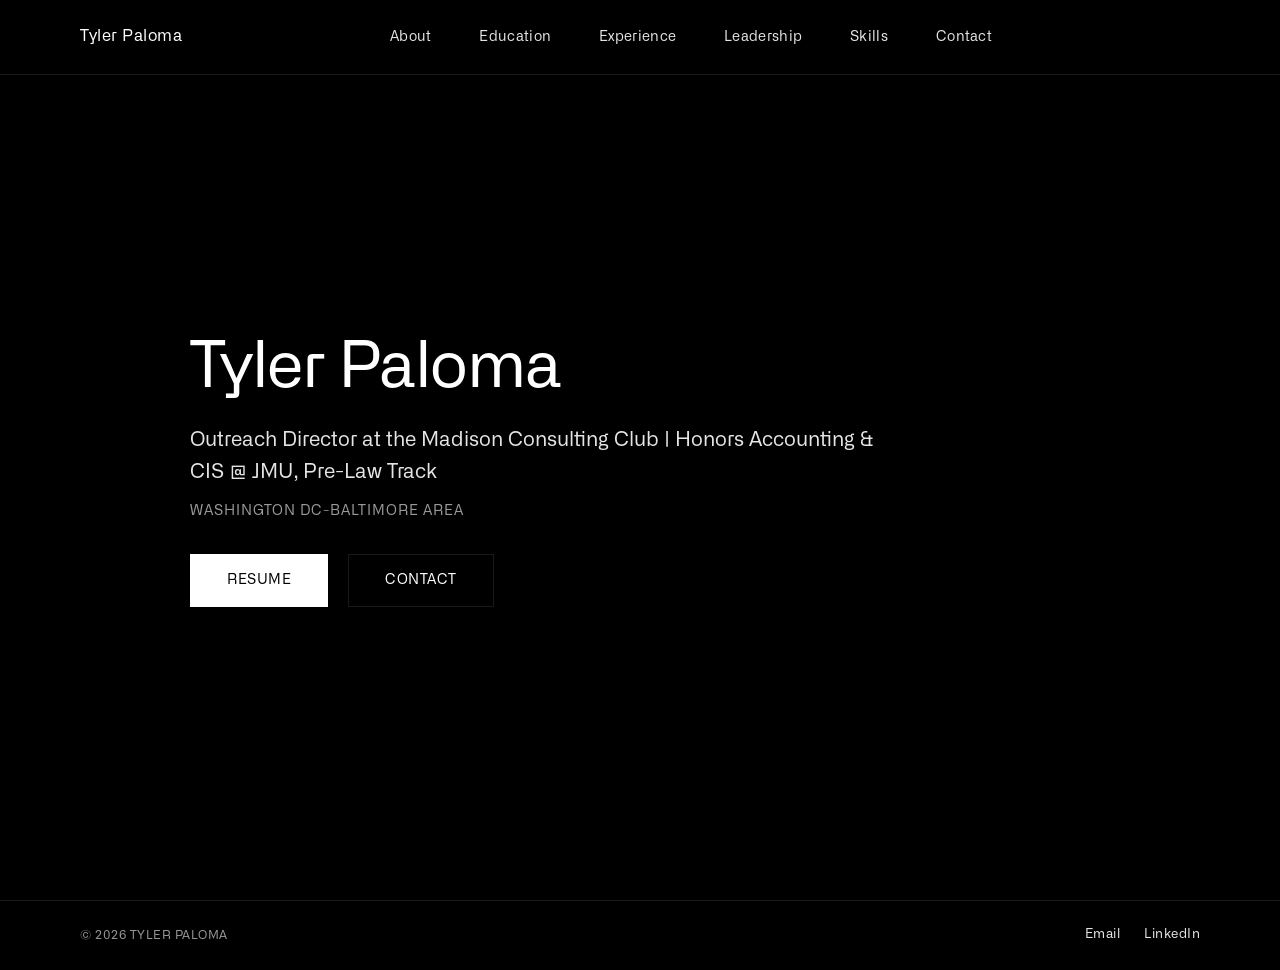
==== commit 9074e512: "Tyler Paloma Portfolio Website" ====
--- a/index.html
+++ b/index.html
@@ -3,22 +3,15 @@
 <head>
     <meta charset="UTF-8">
     <meta name="viewport" content="width=device-width, initial-scale=1.0">
-    <title>Tyler Paloma · Portfolio</title>
-    <meta name="description" content="Portfolio of Tyler Paloma, CIS & Accounting student at JMU, consultant, tutor, and leader.">
+    <title>Tyler Paloma</title>
+    <meta name="description" content="Outreach Director at the Madison Consulting Club | Honors Accounting & CIS @ JMU, Pre-Law Track">
     <meta name="author" content="Tyler Paloma">
-    <meta name="keywords" content="Tyler Paloma, Computer Information Systems, Accounting, Business Analytics, JMU, Consultant">
     
     <!-- Open Graph Meta Tags -->
-    <meta property="og:title" content="Tyler Paloma · Portfolio">
-    <meta property="og:description" content="Portfolio of Tyler Paloma, CIS & Accounting student at JMU, consultant, tutor, and leader.">
+    <meta property="og:title" content="Tyler Paloma">
+    <meta property="og:description" content="Outreach Director at the Madison Consulting Club | Honors Accounting & CIS @ JMU, Pre-Law Track">
     <meta property="og:type" content="website">
     <meta property="og:url" content="https://tylerpaloma.com">
-    <meta property="og:image" content="assets/og-image.jpg">
-    
-    <!-- Twitter Card Meta Tags -->
-    <meta name="twitter:card" content="summary_large_image">
-    <meta name="twitter:title" content="Tyler Paloma · Portfolio">
-    <meta name="twitter:description" content="Portfolio of Tyler Paloma, CIS & Accounting student at JMU, consultant, tutor, and leader.">
     
     <!-- Favicon -->
     <link rel="icon" type="image/svg+xml" href="assets/favicon.svg">
@@ -27,7 +20,7 @@
     <!-- Preload and Preconnect -->
     <link rel="preconnect" href="https://fonts.googleapis.com">
     <link rel="preconnect" href="https://fonts.gstatic.com" crossorigin>
-    <link href="https://fonts.googleapis.com/css2?family=Roboto:wght@300;400;500;600;700&display=swap" rel="stylesheet">
+    <link href="https://fonts.googleapis.com/css2?family=Inter:wght@300;400;500;600&display=swap" rel="stylesheet">
     <link rel="stylesheet" href="styles.css">
 </head>
 <body>
@@ -35,32 +28,29 @@
     <nav class="navbar">
         <div class="nav-container">
             <div class="nav-logo">
-                <a href="#home">Tyler Paloma</a>
+                <a href="index.html">Tyler Paloma</a>
             </div>
             <ul class="nav-menu">
                 <li class="nav-item">
-                    <a href="#about" class="nav-link">About</a>
+                    <a href="about.html" class="nav-link">About</a>
                 </li>
                 <li class="nav-item">
-                    <a href="#education" class="nav-link">Education</a>
+                    <a href="education.html" class="nav-link">Education</a>
                 </li>
                 <li class="nav-item">
-                    <a href="#experience" class="nav-link">Experience</a>
+                    <a href="experience.html" class="nav-link">Experience</a>
                 </li>
                 <li class="nav-item">
-                    <a href="#leadership" class="nav-link">Leadership</a>
+                    <a href="leadership.html" class="nav-link">Leadership</a>
                 </li>
                 <li class="nav-item">
-                    <a href="#skills" class="nav-link">Skills</a>
+                    <a href="skills.html" class="nav-link">Skills</a>
                 </li>
                 <li class="nav-item">
-                    <a href="#contact" class="nav-link">Contact</a>
+                    <a href="contact.html" class="nav-link">Contact</a>
                 </li>
             </ul>
             <div class="nav-controls">
-                <button class="theme-toggle" id="themeToggle" aria-label="Toggle dark mode">
-                    <span class="theme-toggle-icon">🌙</span>
-                </button>
                 <div class="hamburger">
                     <span class="bar"></span>
                     <span class="bar"></span>
@@ -74,368 +64,11 @@
     <section id="home" class="hero">
         <div class="hero-content">
             <h1>Tyler Paloma</h1>
-            <p class="hero-subtitle">Computer Information Systems and Accounting student with a Business Analytics concentration, committed to combining technology, finance, and leadership to create impact.</p>
-            <p class="hero-description">Alexandria, VA • Honors College at James Madison University</p>
+            <p class="hero-subtitle">Outreach Director at the Madison Consulting Club | Honors Accounting & CIS @ JMU, Pre-Law Track</p>
+            <p class="hero-description">Washington DC-Baltimore Area</p>
             <div class="hero-buttons">
-                <a href="assets/Tyler_Paloma_Resume.pdf" class="cta-button" download aria-label="Download Tyler Paloma's Resume">Download Resume</a>
-                <a href="#contact" class="cta-button secondary" aria-label="Contact Tyler Paloma">Contact Me</a>
-            </div>
-        </div>
-    </section>
-
-    <!-- About Section -->
-    <section id="about" class="section">
-        <div class="container">
-            <h2 class="section-title">About Me</h2>
-            <div class="about-content">
-                <div class="about-text">
-                    <p>Tyler Paloma is a driven student in the Honors College at James Madison University pursuing a B.B.A. in Computer Information Systems and Accounting with a minor in Communication Studies and a concentration in Business Analytics. He blends strong technical skills in data analysis, SQL, and Python with proven leadership in consulting clubs, professional fraternities, and diversity councils.</p>
-                    <p>His work spans consulting, financial operations, tutoring, and university operations. Tyler has spearheaded newsletters and databases that serve 90+ consultants, managed an $85K+ event budget that improved expense accuracy by 22%, and trained 60+ employees at Chick-fil-A in leadership and hospitality.</p>
-                    <p>He thrives at the intersection of technology, business, and people — building tools, leading teams, and solving problems that drive measurable growth. Tyler is committed to leveraging technology and finance to create meaningful impact in organizations and communities.</p>
-                </div>
-            </div>
-        </div>
-    </section>
-
-    <!-- Education Section -->
-    <section id="education" class="section section-gray">
-        <div class="container">
-            <h2 class="section-title">Education</h2>
-            <div class="education-content">
-                <div class="education-item">
-                    <div class="education-header">
-                        <h3>James Madison University — Honors College & Dean's Student Advisory Council</h3>
-                        <span class="education-period">Expected May 2028</span>
-                    </div>
-                    <div class="education-details">
-                        <p class="education-degree">Bachelor of Business Administration (B.B.A.)</p>
-                        <p class="education-majors">Double Major: Computer Information Systems & Accounting</p>
-                        <p class="education-minors">Minor: Communication Studies • Concentration: Business Analytics</p>
-                        <p class="education-gpa">GPA: 3.43</p>
-                        <div class="education-highlights">
-                            <h4>Honors & Awards:</h4>
-                            <ul>
-                                <li>Remarkable Futures Scholar</li>
-                                <li>Student Peace Award</li>
-                                <li>Changemaker Award</li>
-                                <li>Pell Grant Recipient</li>
-                                <li>Honors College Member</li>
-                                <li>Dean's Student Advisory Council</li>
-                            </ul>
-                        </div>
-                    </div>
-                </div>
-            </div>
-        </div>
-    </section>
-
-    <!-- Experience Section -->
-    <section id="experience" class="section">
-        <div class="container">
-            <h2 class="section-title">Experience</h2>
-            <div class="experience-content">
-                <div class="experience-item">
-                    <div class="experience-header">
-                        <h3>Consultant & Professional Development Chair</h3>
-                        <span class="experience-company">Madison Consulting Club</span>
-                        <span class="experience-period">Feb 2025 – Present</span>
-                    </div>
-                    <div class="experience-details">
-                        <ul>
-                            <li>Spearheaded a dynamic database and newsletter delivering opportunities to 90+ consultants</li>
-                            <li>Organized a networking workshop for 150+ students, driving engagement and visibility</li>
-                            <li>Developed strategies to expand JMU Honors College engagement; built outreach frameworks for colleges with 70%+ of undergrads but under 35% of Honors enrollment</li>
-                        </ul>
-                    </div>
-                </div>
-
-                <div class="experience-item">
-                    <div class="experience-header">
-                        <h3>Operations Assistant</h3>
-                        <span class="experience-company">James Madison University — University Career Center</span>
-                        <span class="experience-period">Aug 2025 – Present</span>
-                    </div>
-                    <div class="experience-details">
-                        <ul>
-                            <li>Managed check-ins and scheduling of 50+ advising appointments weekly</li>
-                            <li>Produced newsletters and organized career events for 300+ students</li>
-                            <li>Provided front-line support ensuring smooth operations and employer engagement</li>
-                        </ul>
-                    </div>
-                </div>
-
-                <div class="experience-item">
-                    <div class="experience-header">
-                        <h3>Student-Athlete Services Tutor</h3>
-                        <span class="experience-company">College of Business — James Madison University</span>
-                        <span class="experience-period">Aug 2025 – Present</span>
-                    </div>
-                    <div class="experience-details">
-                        <ul>
-                            <li>Tutored student-athletes in business analytics, SQL, and accounting</li>
-                            <li>Simplified complex concepts and created personalized study strategies</li>
-                            <li>Helped improve academic performance and tracked semester-long progress</li>
-                        </ul>
-                    </div>
-                </div>
-
-                <div class="experience-item">
-                    <div class="experience-header">
-                        <h3>Team Lead Manager & FOH Trainer</h3>
-                        <span class="experience-company">Chick-fil-A</span>
-                        <span class="experience-period">Apr 2022 – Mar 2024</span>
-                    </div>
-                    <div class="experience-details">
-                        <ul>
-                            <li>Managed inventory/utilities for $26M+ annual revenue store</li>
-                            <li>Promoted from Crew Member to Team Lead in under a year</li>
-                            <li>Delivered 1:1 training to 20+ FOH staff and annual training for 60+ employees</li>
-                        </ul>
-                    </div>
-                </div>
-
-                <div class="experience-item">
-                    <div class="experience-header">
-                        <h3>Financial Operations Intern</h3>
-                        <span class="experience-company">Capital Audiofest</span>
-                        <span class="experience-period">Aug 2023 – Nov 2023</span>
-                    </div>
-                    <div class="experience-details">
-                        <ul>
-                            <li>Managed $85K+ budget, forecasting, and financial tracking in Excel</li>
-                            <li>Improved expense accuracy by 22% and delivered real-time reports that enabled 10%+ YoY revenue growth</li>
-                            <li>Partnered with 125+ vendors, improving exhibitor retention by ~20%</li>
-                        </ul>
-                    </div>
-                </div>
-            </div>
-        </div>
-    </section>
-
-    <!-- Leadership Section -->
-    <section id="leadership" class="section section-gray">
-        <div class="container">
-            <h2 class="section-title">Leadership</h2>
-            <div class="leadership-content">
-                <div class="leadership-item">
-                    <div class="leadership-header">
-                        <h3>Vice President of Membership</h3>
-                        <span class="leadership-org">College of Business Student Diversity Council</span>
-                        <span class="leadership-period">May 2025 – Present</span>
-                    </div>
-                    <div class="leadership-details">
-                        <ul>
-                            <li>Coordinated events each semester, organized alumni treks, and built partnerships with 10+ organizations</li>
-                            <li>Drove outreach to 200+ students and increased participation by 32% through surveys and feedback loops</li>
-                        </ul>
-                    </div>
-                </div>
-
-                <div class="leadership-item">
-                    <div class="leadership-header">
-                        <h3>PR Chair & New Member Advisor</h3>
-                        <span class="leadership-org">Phi Chi Theta Professional Business Fraternity</span>
-                        <span class="leadership-period">Sep 2024 – Present</span>
-                    </div>
-                    <div class="leadership-details">
-                        <ul>
-                            <li>Boosted social media engagement by 65% with branding and content campaigns</li>
-                            <li>Created merchandise and mentored 10+ prospective members during recruitment</li>
-                        </ul>
-                    </div>
-                </div>
-
-                <div class="leadership-item">
-                    <div class="leadership-header">
-                        <h3>Teen Advisory Council Member</h3>
-                        <span class="leadership-org">Our Minds Matter</span>
-                        <span class="leadership-period">Aug 2023 – Jun 2024</span>
-                    </div>
-                    <div class="leadership-details">
-                        <ul>
-                            <li>Led grassroots and digital fundraising to support national expansion</li>
-                            <li>Designed 10+ pieces of merchandise</li>
-                            <li>Built donor relationships and supported 160+ chapters impacting 66,700+ students</li>
-                        </ul>
-                    </div>
-                </div>
-            </div>
-        </div>
-    </section>
-
-    <!-- Skills Section -->
-    <section id="skills" class="section">
-        <div class="container">
-            <h2 class="section-title">Skills & Certifications</h2>
-            <div class="skills-content">
-                <div class="skills-category">
-                    <h3>Technical Skills</h3>
-                    <div class="skills-grid">
-                        <div class="skill-item">
-                            <span class="skill-name">Microsoft Excel</span>
-                            <div class="skill-bar">
-                                <div class="skill-progress" style="width: 95%;"></div>
-                            </div>
-                        </div>
-                        <div class="skill-item">
-                            <span class="skill-name">Python</span>
-                            <div class="skill-bar">
-                                <div class="skill-progress" style="width: 88%;"></div>
-                            </div>
-                        </div>
-                        <div class="skill-item">
-                            <span class="skill-name">SQL</span>
-                            <div class="skill-bar">
-                                <div class="skill-progress" style="width: 90%;"></div>
-                            </div>
-                        </div>
-                        <div class="skill-item">
-                            <span class="skill-name">Power BI</span>
-                            <div class="skill-bar">
-                                <div class="skill-progress" style="width: 85%;"></div>
-                            </div>
-                        </div>
-                        <div class="skill-item">
-                            <span class="skill-name">Data Visualization</span>
-                            <div class="skill-bar">
-                                <div class="skill-progress" style="width: 82%;"></div>
-                            </div>
-                        </div>
-                        <div class="skill-item">
-                            <span class="skill-name">Adobe Creative Cloud</span>
-                            <div class="skill-bar">
-                                <div class="skill-progress" style="width: 75%;"></div>
-                            </div>
-                        </div>
-                    </div>
-                </div>
-
-                <div class="skills-category">
-                    <h3>Business Skills</h3>
-                    <div class="skills-grid">
-                        <div class="skill-item">
-                            <span class="skill-name">Data Analysis & Reporting</span>
-                            <div class="skill-bar">
-                                <div class="skill-progress" style="width: 92%;"></div>
-                            </div>
-                        </div>
-                        <div class="skill-item">
-                            <span class="skill-name">Client Relations</span>
-                            <div class="skill-bar">
-                                <div class="skill-progress" style="width: 88%;"></div>
-                            </div>
-                        </div>
-                        <div class="skill-item">
-                            <span class="skill-name">Team Leadership</span>
-                            <div class="skill-bar">
-                                <div class="skill-progress" style="width: 90%;"></div>
-                            </div>
-                        </div>
-                        <div class="skill-item">
-                            <span class="skill-name">Strategic Problem Solving</span>
-                            <div class="skill-bar">
-                                <div class="skill-progress" style="width: 85%;"></div>
-                            </div>
-                        </div>
-                        <div class="skill-item">
-                            <span class="skill-name">Market Research</span>
-                            <div class="skill-bar">
-                                <div class="skill-progress" style="width: 80%;"></div>
-                            </div>
-                        </div>
-                        <div class="skill-item">
-                            <span class="skill-name">Digital Marketing</span>
-                            <div class="skill-bar">
-                                <div class="skill-progress" style="width: 78%;"></div>
-                            </div>
-                        </div>
-                    </div>
-                </div>
-
-                <div class="skills-category">
-                    <h3>Certifications</h3>
-                    <div class="certifications">
-                        <div class="cert-item">
-                            <h4>CBRE Project Management</h4>
-                            <p>Professional project management certification from CBRE</p>
-                        </div>
-                        <div class="cert-item">
-                            <h4>Ryan Transaction Tax Consulting</h4>
-                            <p>Specialized training in transaction tax consulting</p>
-                        </div>
-                        <div class="cert-item">
-                            <h4>Accenture Project Management</h4>
-                            <p>Enterprise project management methodology certification</p>
-                        </div>
-                        <div class="cert-item">
-                            <h4>Boston Consulting Group Team Management</h4>
-                            <p>Advanced team management and consulting skills</p>
-                        </div>
-                        <div class="cert-item">
-                            <h4>LinkedIn Learning SQL</h4>
-                            <p>Comprehensive SQL database management certification</p>
-                        </div>
-                        <div class="cert-item">
-                            <h4>LinkedIn Learning Python OOP</h4>
-                            <p>Object-oriented programming in Python certification</p>
-                        </div>
-                    </div>
-                </div>
-            </div>
-        </div>
-    </section>
-
-    <!-- Contact Section -->
-    <section id="contact" class="section section-gray">
-        <div class="container">
-            <h2 class="section-title">Contact</h2>
-            <div class="contact-content">
-                <div class="contact-info">
-                    <h3>Let's Connect</h3>
-                    <p>I'm always interested in discussing new opportunities, collaborating on projects, or connecting with fellow professionals in the technology and business space. Feel free to reach out!</p>
-                    
-                    <div class="contact-details">
-                        <div class="contact-item">
-                            <h4>Email</h4>
-                            <a href="mailto:typaloma@outlook.com">typaloma@outlook.com</a>
-                        </div>
-                        <div class="contact-item">
-                            <h4>Phone</h4>
-                            <a href="tel:+17032156047">(703) 215-6047</a>
-                        </div>
-                        <div class="contact-item">
-                            <h4>Location</h4>
-                            <p>Alexandria, VA</p>
-                        </div>
-                        <div class="contact-item">
-                            <h4>LinkedIn</h4>
-                            <a href="https://linkedin.com/in/tylerpaloma" target="_blank" rel="noopener noreferrer">linkedin.com/in/tylerpaloma</a>
-                        </div>
-                    </div>
-                </div>
-
-                <div class="contact-form">
-                    <h3>Send a Message</h3>
-                    <form id="contactForm" action="mailto:typaloma@outlook.com" method="post" enctype="text/plain">
-                        <div class="form-group">
-                            <label for="name">Name</label>
-                            <input type="text" id="name" name="name" required aria-describedby="name-error">
-                        </div>
-                        <div class="form-group">
-                            <label for="email">Email</label>
-                            <input type="email" id="email" name="email" required aria-describedby="email-error">
-                        </div>
-                        <div class="form-group">
-                            <label for="subject">Subject</label>
-                            <input type="text" id="subject" name="subject" required aria-describedby="subject-error">
-                        </div>
-                        <div class="form-group">
-                            <label for="message">Message</label>
-                            <textarea id="message" name="message" rows="5" required aria-describedby="message-error"></textarea>
-                        </div>
-                        <button type="submit" class="submit-button">Send Message</button>
-                    </form>
-                </div>
+                <a href="assets/Tyler_Paloma_Resume.pdf" class="cta-button" download>Resume</a>
+                <a href="contact.html" class="cta-button secondary">Contact</a>
             </div>
         </div>
     </section>
@@ -445,38 +78,16 @@
         <div class="container">
             <div class="footer-content">
                 <div class="footer-info">
-                    <h3>Tyler Paloma</h3>
-                    <p>Computer Information Systems & Accounting Student</p>
-                    <p>Honors College at James Madison University</p>
+                    <p>&copy; 2026 Tyler Paloma</p>
                 </div>
                 <div class="footer-links">
-                    <div class="footer-section">
-                        <h4>Quick Links</h4>
-                        <ul>
-                            <li><a href="#about">About</a></li>
-                            <li><a href="#education">Education</a></li>
-                            <li><a href="#experience">Experience</a></li>
-                            <li><a href="#leadership">Leadership</a></li>
-                            <li><a href="#skills">Skills</a></li>
-                            <li><a href="#contact">Contact</a></li>
-                        </ul>
-                    </div>
-                    <div class="footer-section">
-                        <h4>Connect</h4>
-                        <ul>
-                            <li><a href="mailto:typaloma@outlook.com">Email</a></li>
-                            <li><a href="https://linkedin.com/in/tylerpaloma" target="_blank" rel="noopener noreferrer">LinkedIn</a></li>
-                            <li><a href="tel:+17032156047">Phone</a></li>
-                        </ul>
-                    </div>
+                    <a href="mailto:typaloma@outlook.com">Email</a>
+                    <a href="https://linkedin.com/in/tylerpaloma" target="_blank" rel="noopener noreferrer">LinkedIn</a>
                 </div>
-            </div>
-            <div class="footer-bottom">
-                <p>&copy; 2024 Tyler Paloma. All rights reserved.</p>
             </div>
         </div>
     </footer>
 
     <script src="script.js"></script>
 </body>
-</html>+</html>
--- a/styles.css
+++ b/styles.css
@@ -1,55 +1,30 @@
-/* CSS Variables for Color Palette */
+/* Palantir-Inspired Futuristic Design */
+
+@font-face {
+    font-family: 'Alliance No.2';
+    src: url('assets/fonts/Alliance No.2 Regular.otf') format('opentype');
+    font-weight: 400;
+    font-style: normal;
+    font-display: swap;
+}
+
 :root {
-    /* Light Mode Colors */
-    --primary-color: #3B82F6;
-    --secondary-color: #1E40AF;
-    --accent-color: #EFF6FF;
-    --background-color: #FAFBFC;
-    --background-secondary: #F8FAFC;
-    --text-primary: #1E293B;
-    --text-secondary: #475569;
-    --text-muted: #64748B;
-    --border-color: #E2E8F0;
-    --surface: #FFFFFF;
-    --surface-elevated: #FFFFFF;
-    --success: #10B981;
-    --warning: #F59E0B;
-    --error: #EF4444;
-    --gradient: linear-gradient(135deg, var(--primary-color) 0%, var(--secondary-color) 100%);
-    --gradient-light: linear-gradient(135deg, rgba(59, 130, 246, 0.1) 0%, rgba(30, 64, 175, 0.1) 100%);
-    --shadow-sm: 0 1px 2px 0 rgba(0, 0, 0, 0.05);
-    --shadow-md: 0 4px 6px -1px rgba(0, 0, 0, 0.1), 0 2px 4px -1px rgba(0, 0, 0, 0.06);
-    --shadow-lg: 0 10px 15px -3px rgba(0, 0, 0, 0.1), 0 4px 6px -2px rgba(0, 0, 0, 0.05);
-    --shadow-xl: 0 20px 25px -5px rgba(0, 0, 0, 0.1), 0 10px 10px -5px rgba(0, 0, 0, 0.04);
-    --blur-backdrop: blur(16px);
-}
-
-/* Dark Mode Colors */
-[data-theme="dark"] {
-    --primary-color: #60A5FA;
-    --secondary-color: #3B82F6;
-    --accent-color: #1E3A8A;
-    --background-color: #0F172A;
-    --background-secondary: #1E293B;
-    --text-primary: #F1F5F9;
-    --text-secondary: #CBD5E1;
-    --text-muted: #94A3B8;
-    --border-color: #334155;
-    --surface: #1E293B;
-    --surface-elevated: #334155;
-    --success: #34D399;
-    --warning: #FBBF24;
-    --error: #F87171;
-    --gradient: linear-gradient(135deg, var(--primary-color) 0%, var(--secondary-color) 100%);
-    --gradient-light: linear-gradient(135deg, rgba(96, 165, 250, 0.1) 0%, rgba(59, 130, 246, 0.1) 100%);
-    --shadow-sm: 0 1px 2px 0 rgba(0, 0, 0, 0.3);
-    --shadow-md: 0 4px 6px -1px rgba(0, 0, 0, 0.4), 0 2px 4px -1px rgba(0, 0, 0, 0.3);
-    --shadow-lg: 0 10px 15px -3px rgba(0, 0, 0, 0.4), 0 4px 6px -2px rgba(0, 0, 0, 0.3);
-    --shadow-xl: 0 20px 25px -5px rgba(0, 0, 0, 0.4), 0 10px 10px -5px rgba(0, 0, 0, 0.3);
-    --blur-backdrop: blur(16px);
-}
-
-/* Reset and Base Styles */
+    --black: #000000;
+    --dark: #0a0a0a;
+    --dark-alt: #111111;
+    --white: #ffffff;
+    --gray-light: #e5e5e5;
+    --gray-medium: #999999;
+    --gray-dark: #666666;
+    
+    --text-primary: var(--white);
+    --text-secondary: var(--gray-light);
+    --text-muted: var(--gray-medium);
+    --background: var(--black);
+    --background-alt: var(--dark);
+    --border: rgba(255, 255, 255, 0.1);
+}
+
 * {
     margin: 0;
     padding: 0;
@@ -57,22 +32,26 @@
 }
 
 body {
-    font-family: 'Roboto', sans-serif;
+    font-family: 'Alliance No.2', -apple-system, BlinkMacSystemFont, 'Segoe UI', sans-serif;
     line-height: 1.6;
     color: var(--text-primary);
-    background-color: var(--background-color);
-    transition: all 0.3s ease;
+    background-color: var(--background);
+    font-size: 16px;
+    -webkit-font-smoothing: antialiased;
+    -moz-osx-font-smoothing: grayscale;
+    overflow-x: hidden;
 }
 
 html {
     scroll-behavior: smooth;
 }
 
-/* Container */
+/* Page transition handled in JavaScript */
+
 .container {
     max-width: 1200px;
     margin: 0 auto;
-    padding: 0 20px;
+    padding: 0 40px;
 }
 
 /* Navigation */
@@ -80,700 +59,554 @@
     position: fixed;
     top: 0;
     width: 100%;
-    background: rgba(255, 255, 255, 0.8);
-    backdrop-filter: var(--blur-backdrop);
-    -webkit-backdrop-filter: var(--blur-backdrop);
+    background: rgba(0, 0, 0, 0.8);
+    backdrop-filter: blur(20px);
+    -webkit-backdrop-filter: blur(20px);
+    border-bottom: 1px solid var(--border);
     z-index: 1000;
-    box-shadow: var(--shadow-sm);
     transition: all 0.3s ease;
-    border-bottom: 1px solid var(--border-color);
-}
-
-[data-theme="dark"] .navbar {
-    background: rgba(15, 23, 42, 0.8);
 }
 
 .nav-container {
     max-width: 1200px;
     margin: 0 auto;
-    padding: 1rem 20px;
+    padding: 24px 40px;
     display: flex;
     justify-content: space-between;
     align-items: center;
 }
 
 .nav-logo a {
-    font-size: 1.5rem;
-    font-weight: 700;
-    color: var(--primary-color);
+    font-size: 16px;
+    font-weight: 500;
+    color: var(--text-primary);
     text-decoration: none;
-    transition: all 0.3s ease;
+    letter-spacing: 0.5px;
+    transition: opacity 0.3s ease;
 }
 
 .nav-logo a:hover {
-    color: var(--secondary-color);
+    opacity: 0.7;
 }
 
 .nav-menu {
     display: flex;
     list-style: none;
-    gap: 2rem;
+    gap: 48px;
 }
 
 .nav-link {
-    color: var(--text-primary);
+    color: var(--text-secondary);
     text-decoration: none;
-    font-weight: 500;
+    font-weight: 400;
+    font-size: 14px;
+    letter-spacing: 0.3px;
     transition: all 0.3s ease;
     position: relative;
-    padding: 0.5rem 0;
-}
-
-.nav-link:hover {
-    color: var(--primary-color);
+    padding: 4px 0;
 }
 
 .nav-link::after {
     content: '';
     position: absolute;
+    bottom: 0;
+    left: 0;
     width: 0;
-    height: 2px;
-    bottom: -5px;
-    left: 0;
-    background: var(--gradient);
+    height: 1px;
+    background: var(--text-primary);
     transition: width 0.3s ease;
-    border-radius: 1px;
-}
-
-.nav-link:hover::after {
+}
+
+.nav-link:hover,
+.nav-link.active {
+    color: var(--text-primary);
+}
+
+.nav-link:hover::after,
+.nav-link.active::after {
     width: 100%;
 }
 
 .nav-controls {
     display: flex;
     align-items: center;
-    gap: 1rem;
-}
-
-.theme-toggle {
-    background: var(--surface);
-    border: 2px solid var(--border-color);
-    border-radius: 50%;
-    width: 44px;
-    height: 44px;
-    display: flex;
-    align-items: center;
-    justify-content: center;
-    cursor: pointer;
-    transition: all 0.3s ease;
-    font-size: 1.2rem;
-}
-
-.theme-toggle:hover {
-    background: var(--accent-color);
-    border-color: var(--primary-color);
-    transform: scale(1.05);
-}
-
-.theme-toggle:active {
-    transform: scale(0.95);
+    gap: 16px;
 }
 
 .hamburger {
     display: none;
     flex-direction: column;
     cursor: pointer;
+    gap: 5px;
 }
 
 .bar {
-    width: 25px;
-    height: 3px;
+    width: 24px;
+    height: 1px;
     background-color: var(--text-primary);
-    margin: 3px 0;
     transition: 0.3s;
-    border-radius: 2px;
 }
 
 /* Hero Section */
 .hero {
-    height: 100vh;
+    min-height: 100vh;
     display: flex;
     align-items: center;
     justify-content: center;
-    background: var(--gradient);
-    color: var(--surface);
-    text-align: center;
+    background: var(--background);
+    text-align: left;
+    padding: 100px 40px 60px;
     position: relative;
-    overflow: hidden;
-}
-
-.hero::before {
-    content: '';
-    position: absolute;
-    top: 0;
-    left: 0;
-    right: 0;
-    bottom: 0;
-    background: rgba(0, 0, 0, 0.1);
-    z-index: 1;
-}
-
-[data-theme="dark"] .hero::before {
-    background: rgba(0, 0, 0, 0.3);
-}
-
-.hero::after {
-    content: '';
-    position: absolute;
-    top: 0;
-    left: 0;
-    right: 0;
-    bottom: 0;
-    background: radial-gradient(circle at 20% 80%, rgba(120, 119, 198, 0.3) 0%, transparent 50%),
-                radial-gradient(circle at 80% 20%, rgba(255, 119, 198, 0.3) 0%, transparent 50%),
-                radial-gradient(circle at 40% 40%, rgba(120, 219, 255, 0.3) 0%, transparent 50%);
-    z-index: 1;
-    animation: float 6s ease-in-out infinite;
-}
-
-@keyframes float {
-    0%, 100% { transform: translateY(0px) rotate(0deg); }
-    50% { transform: translateY(-20px) rotate(1deg); }
 }
 
 .hero-content {
-    position: relative;
-    z-index: 2;
     max-width: 900px;
-    padding: 0 20px;
+    width: 100%;
+    animation: slideUp 0.6s ease-out 0.2s both;
+}
+
+@keyframes slideUp {
+    from {
+        opacity: 0;
+        transform: translateY(30px);
+    }
+    to {
+        opacity: 1;
+        transform: translateY(0);
+    }
 }
 
 .hero h1 {
-    font-size: clamp(2.5rem, 5vw, 4rem);
-    font-weight: 800;
-    margin-bottom: 1.5rem;
-    background: linear-gradient(135deg, #ffffff 0%, #e2e8f0 100%);
-    -webkit-background-clip: text;
-    -webkit-text-fill-color: transparent;
-    background-clip: text;
-    animation: fadeInUp 1s ease;
-}
-
-[data-theme="dark"] .hero h1 {
-    background: linear-gradient(135deg, #f8fafc 0%, #cbd5e1 100%);
-    -webkit-background-clip: text;
-    -webkit-text-fill-color: transparent;
-    background-clip: text;
+    font-size: 64px;
+    font-weight: 300;
+    margin-bottom: 20px;
+    color: var(--text-primary);
+    letter-spacing: -1px;
+    line-height: 1.1;
 }
 
 .hero-subtitle {
-    font-size: clamp(1.1rem, 2.5vw, 1.5rem);
-    font-weight: 400;
-    margin-bottom: 1rem;
-    opacity: 0.95;
+    font-size: 20px;
+    font-weight: 400;
+    margin-bottom: 12px;
+    color: var(--text-secondary);
     line-height: 1.6;
-    animation: fadeInUp 1s ease 0.2s both;
+    max-width: 700px;
 }
 
 .hero-description {
-    font-size: clamp(1rem, 2vw, 1.2rem);
-    margin-bottom: 2.5rem;
-    opacity: 0.9;
-    font-weight: 300;
-    animation: fadeInUp 1s ease 0.4s both;
+    font-size: 14px;
+    margin-bottom: 32px;
+    color: var(--text-muted);
+    font-weight: 400;
+    letter-spacing: 1px;
+    text-transform: uppercase;
 }
 
 .hero-buttons {
     display: flex;
-    gap: 1.5rem;
-    justify-content: center;
+    gap: 20px;
     flex-wrap: wrap;
-    animation: fadeInUp 1s ease 0.6s both;
 }
 
 .cta-button {
-    display: inline-flex;
-    align-items: center;
-    padding: 1.2rem 2.5rem;
-    background: var(--surface);
-    color: var(--primary-color);
+    display: inline-block;
+    padding: 14px 36px;
+    background: var(--white);
+    color: var(--black);
     text-decoration: none;
-    border-radius: 50px;
-    font-weight: 600;
-    font-size: 1.1rem;
-    transition: all 0.4s cubic-bezier(0.4, 0, 0.2, 1);
-    box-shadow: var(--shadow-lg);
-    border: 2px solid transparent;
-    position: relative;
-    overflow: hidden;
-}
-
-.cta-button::before {
-    content: '';
-    position: absolute;
-    top: 0;
-    left: -100%;
-    width: 100%;
-    height: 100%;
-    background: linear-gradient(90deg, transparent, rgba(255, 255, 255, 0.2), transparent);
-    transition: left 0.5s;
-}
-
-.cta-button:hover::before {
-    left: 100%;
+    font-weight: 500;
+    font-size: 14px;
+    letter-spacing: 0.5px;
+    text-transform: uppercase;
+    transition: all 0.3s ease;
+    border: 1px solid var(--white);
 }
 
 .cta-button:hover {
-    transform: translateY(-4px);
-    box-shadow: var(--shadow-xl);
-    background: var(--accent-color);
+    background: transparent;
+    color: var(--white);
+    transform: translateY(-2px);
 }
 
 .cta-button.secondary {
     background: transparent;
-    color: var(--surface);
-    border: 2px solid rgba(255, 255, 255, 0.3);
-    backdrop-filter: blur(10px);
-}
-
-.cta-button.secondary:hover {
-    background: rgba(255, 255, 255, 0.1);
-    border-color: rgba(255, 255, 255, 0.6);
+    color: var(--white);
+    border-color: var(--border);
 }
 
 .cta-button.secondary:hover {
     background: var(--white);
-    color: var(--primary-color);
+    color: var(--black);
+    border-color: var(--white);
 }
 
 /* Sections */
 .section {
-    padding: 80px 0;
-    transition: all 0.3s ease;
+    padding: 60px 0;
+    position: relative;
 }
 
 .section-gray {
-    background-color: var(--background-secondary);
+    background-color: var(--background-alt);
 }
 
 .section-title {
-    font-size: clamp(2rem, 4vw, 2.5rem);
-    font-weight: 700;
-    text-align: center;
-    margin-bottom: 3rem;
-    color: var(--text-primary);
-    position: relative;
+    font-size: 48px;
+    font-weight: 300;
+    margin-bottom: 40px;
+    color: var(--text-primary);
+    letter-spacing: -1px;
+    text-align: left;
+    line-height: 1.2;
 }
 
 .section-title::after {
     content: '';
+    display: block;
     width: 60px;
-    height: 4px;
-    background: var(--gradient);
-    position: absolute;
-    bottom: -10px;
-    left: 50%;
-    transform: translateX(-50%);
-    border-radius: 2px;
+    height: 1px;
+    background: var(--text-primary);
+    margin-top: 16px;
 }
 
 /* About Section */
 .about-content {
-    max-width: 900px;
-    margin: 0 auto;
+    max-width: 800px;
 }
 
 .about-text p {
-    font-size: 1.1rem;
-    margin-bottom: 1.5rem;
+    font-size: 18px;
+    margin-bottom: 16px;
     color: var(--text-secondary);
     line-height: 1.8;
+    font-weight: 400;
 }
 
 /* Education Section */
 .education-item {
-    background: var(--surface);
-    padding: 2.5rem;
-    border-radius: 16px;
-    box-shadow: var(--shadow-md);
-    max-width: 900px;
-    margin: 0 auto;
-    border: 1px solid var(--border-color);
-    transition: all 0.3s ease;
+    padding: 0;
+    max-width: 800px;
+    border-bottom: 1px solid var(--border);
+    padding-bottom: 32px;
+    margin-bottom: 32px;
+    transition: opacity 0.3s ease;
 }
 
 .education-item:hover {
-    transform: translateY(-4px);
-    box-shadow: var(--shadow-lg);
+    opacity: 0.9;
+}
+
+.education-item:last-child {
+    border-bottom: none;
+    margin-bottom: 0;
+    padding-bottom: 0;
 }
 
 .education-header {
-    display: flex;
-    justify-content: space-between;
-    align-items: center;
-    margin-bottom: 1.5rem;
-    flex-wrap: wrap;
+    margin-bottom: 12px;
 }
 
 .education-header h3 {
-    font-size: 1.5rem;
-    font-weight: 700;
-    color: var(--text-primary);
-    line-height: 1.3;
+    font-size: 24px;
+    font-weight: 400;
+    color: var(--text-primary);
+    margin-bottom: 8px;
+    letter-spacing: -0.5px;
 }
 
 .education-period {
-    color: var(--primary-color);
-    font-weight: 600;
-    background: var(--accent-color);
-    padding: 0.5rem 1rem;
-    border-radius: 20px;
-    font-size: 0.9rem;
+    color: var(--text-muted);
+    font-weight: 400;
+    font-size: 13px;
+    letter-spacing: 1px;
+    text-transform: uppercase;
 }
 
 .education-degree {
-    font-size: 1.2rem;
-    font-weight: 600;
-    color: var(--text-primary);
-    margin-bottom: 0.5rem;
-}
-
-.education-majors {
-    color: var(--text-secondary);
-    margin-bottom: 0.5rem;
-}
-
+    font-size: 18px;
+    font-weight: 400;
+    color: var(--text-primary);
+    margin-bottom: 12px;
+}
+
+.education-majors,
 .education-minors {
-    color: var(--text-primary);
-    margin-bottom: 0.5rem;
-}
-
-.education-gpa {
-    color: var(--text-primary);
-    margin-bottom: 1.5rem;
-    font-style: italic;
+    color: var(--text-secondary);
+    margin-bottom: 12px;
+    font-size: 16px;
+}
+
+.education-highlights {
+    margin-top: 20px;
 }
 
 .education-highlights h4 {
-    color: var(--text-dark);
-    margin-bottom: 1rem;
+    color: var(--text-primary);
+    margin-bottom: 12px;
+    font-weight: 500;
+    font-size: 13px;
+    letter-spacing: 1px;
+    text-transform: uppercase;
 }
 
 .education-highlights ul {
     list-style: none;
     display: grid;
     grid-template-columns: repeat(auto-fit, minmax(250px, 1fr));
-    gap: 0.5rem;
+    gap: 8px;
 }
 
 .education-highlights li {
-    padding: 0.5rem 0;
-    color: var(--text-primary);
+    color: var(--text-secondary);
+    font-size: 15px;
+    padding-left: 24px;
     position: relative;
-    padding-left: 1.5rem;
 }
 
 .education-highlights li::before {
-    content: '✓';
+    content: '—';
     position: absolute;
     left: 0;
-    color: var(--success);
-    font-weight: bold;
+    color: var(--text-muted);
 }
 
 /* Experience Section */
 .experience-content {
-    max-width: 900px;
-    margin: 0 auto;
+    max-width: 800px;
 }
 
 .experience-item {
-    background: var(--surface);
-    padding: 2.5rem;
-    margin-bottom: 2rem;
-    border-radius: 16px;
-    box-shadow: var(--shadow-md);
-    border-left: 4px solid var(--primary-color);
-    border: 1px solid var(--border-color);
-    transition: all 0.3s ease;
+    padding: 0;
+    margin-bottom: 32px;
+    border-bottom: 1px solid var(--border);
+    padding-bottom: 32px;
+    transition: opacity 0.3s ease;
+}
+
+.experience-item:hover {
+    opacity: 0.9;
+}
+
+.experience-item:last-child {
+    border-bottom: none;
+    margin-bottom: 0;
+    padding-bottom: 0;
+}
+
+.experience-header {
+    margin-bottom: 12px;
+}
+
+.experience-header h3 {
+    font-size: 22px;
+    font-weight: 400;
+    color: var(--text-primary);
+    margin-bottom: 8px;
+    letter-spacing: -0.5px;
+}
+
+.experience-company {
+    color: var(--text-primary);
+    font-weight: 400;
+    font-size: 18px;
+    display: block;
+    margin-bottom: 8px;
+}
+
+.experience-period {
+    color: var(--text-muted);
+    font-size: 13px;
+    font-weight: 400;
+    letter-spacing: 1px;
+    text-transform: uppercase;
+}
+
+.experience-details ul {
+    list-style: none;
+    margin-top: 12px;
+}
+
+.experience-details li {
+    padding: 6px 0;
+    color: var(--text-secondary);
+    padding-left: 24px;
     position: relative;
-    overflow: hidden;
-}
-
-.experience-item::before {
-    content: '';
+    line-height: 1.8;
+    font-size: 16px;
+}
+
+.experience-details li::before {
+    content: '—';
+    position: absolute;
+    left: 0;
+    color: var(--text-muted);
+}
+
+/* Leadership Section */
+.leadership-content {
+    max-width: 800px;
+}
+
+.leadership-item {
+    padding: 0;
+    margin-bottom: 32px;
+    border-bottom: 1px solid var(--border);
+    padding-bottom: 32px;
+    transition: opacity 0.3s ease;
+}
+
+.leadership-item:hover {
+    opacity: 0.9;
+}
+
+.leadership-item:last-child {
+    border-bottom: none;
+    margin-bottom: 0;
+    padding-bottom: 0;
+}
+
+.leadership-header {
+    margin-bottom: 12px;
+}
+
+.leadership-header h3 {
+    font-size: 22px;
+    font-weight: 400;
+    color: var(--text-primary);
+    margin-bottom: 8px;
+    letter-spacing: -0.5px;
+}
+
+.leadership-org {
+    color: var(--text-primary);
+    font-weight: 400;
+    font-size: 18px;
+    display: block;
+    margin-bottom: 8px;
+}
+
+.leadership-period {
+    color: var(--text-muted);
+    font-size: 13px;
+    font-weight: 400;
+    letter-spacing: 1px;
+    text-transform: uppercase;
+}
+
+.leadership-details ul {
+    list-style: none;
+    margin-top: 12px;
+}
+
+.leadership-details li {
+    padding: 6px 0;
+    color: var(--text-secondary);
+    padding-left: 24px;
+    position: relative;
+    line-height: 1.8;
+    font-size: 16px;
+}
+
+.leadership-details li::before {
+    content: '—';
+    position: absolute;
+    left: 0;
+    color: var(--text-muted);
+}
+
+/* Skills Section */
+.skills-content {
+    max-width: 800px;
+}
+
+.skills-category {
+    margin-bottom: 40px;
+}
+
+.skills-category:last-child {
+    margin-bottom: 0;
+}
+
+.skills-category h3 {
+    font-size: 20px;
+    font-weight: 500;
+    color: var(--text-primary);
+    margin-bottom: 20px;
+    text-align: left;
+    letter-spacing: 1px;
+    text-transform: uppercase;
+}
+
+.skills-grid {
+    display: grid;
+    grid-template-columns: repeat(auto-fit, minmax(280px, 1fr));
+    gap: 20px;
+}
+
+.skill-item {
+    padding: 0;
+    border-bottom: 1px solid var(--border);
+    padding-bottom: 12px;
+    transition: opacity 0.3s ease;
+}
+
+.skill-item:hover {
+    opacity: 0.8;
+}
+
+.skill-name {
+    display: block;
+    font-weight: 400;
+    color: var(--text-primary);
+    margin-bottom: 12px;
+    font-size: 16px;
+}
+
+.skill-bar {
+    width: 100%;
+    height: 1px;
+    background-color: var(--border);
+    position: relative;
+}
+
+.skill-progress {
+    height: 100%;
+    background: var(--text-primary);
     position: absolute;
     top: 0;
     left: 0;
-    width: 4px;
-    height: 100%;
-    background: var(--gradient);
-    transform: scaleY(0);
-    transform-origin: bottom;
-    transition: transform 0.3s ease;
-}
-
-.experience-item:hover::before {
-    transform: scaleY(1);
-}
-
-.experience-item:hover {
-    transform: translateY(-4px);
-    box-shadow: var(--shadow-lg);
-}
-
-.experience-header {
-    margin-bottom: 1.5rem;
-}
-
-.experience-header h3 {
-    font-size: 1.4rem;
-    font-weight: 700;
-    color: var(--text-primary);
-    margin-bottom: 0.75rem;
-    line-height: 1.3;
-}
-
-.experience-company {
-    color: var(--primary-color);
-    font-weight: 600;
-    margin-right: 1rem;
-    font-size: 1.1rem;
-}
-
-.experience-period {
-    color: var(--text-muted);
-    font-size: 0.95rem;
-    background: var(--background-secondary);
-    padding: 0.25rem 0.75rem;
-    border-radius: 12px;
-    font-weight: 500;
-}
-
-.experience-details ul {
-    list-style: none;
-}
-
-.experience-details li {
-    padding: 0.75rem 0;
-    color: var(--text-secondary);
-    position: relative;
-    padding-left: 2rem;
-    line-height: 1.6;
-    font-size: 1.05rem;
-}
-
-.experience-details li::before {
-    content: '▸';
-    position: absolute;
-    left: 0;
-    top: 0.75rem;
-    color: var(--primary-color);
-    font-weight: bold;
-    font-size: 1.2rem;
-}
-
-/* Leadership Section */
-.leadership-content {
-    max-width: 900px;
-    margin: 0 auto;
-}
-
-.leadership-item {
-    background: var(--surface);
-    padding: 2.5rem;
-    margin-bottom: 2rem;
-    border-radius: 16px;
-    box-shadow: var(--shadow-md);
-    border-left: 4px solid var(--secondary-color);
-    border: 1px solid var(--border-color);
-    transition: all 0.3s ease;
-    position: relative;
-    overflow: hidden;
-}
-
-.leadership-item::before {
-    content: '';
-    position: absolute;
-    top: 0;
-    left: 0;
-    width: 4px;
-    height: 100%;
-    background: linear-gradient(135deg, var(--secondary-color) 0%, var(--primary-color) 100%);
-    transform: scaleY(0);
-    transform-origin: bottom;
-    transition: transform 0.3s ease;
-}
-
-.leadership-item:hover::before {
-    transform: scaleY(1);
-}
-
-.leadership-item:hover {
-    transform: translateY(-4px);
-    box-shadow: var(--shadow-lg);
-}
-
-.leadership-header {
-    margin-bottom: 1.5rem;
-}
-
-.leadership-header h3 {
-    font-size: 1.4rem;
-    font-weight: 700;
-    color: var(--text-primary);
-    margin-bottom: 0.75rem;
-    line-height: 1.3;
-}
-
-.leadership-org {
-    color: var(--secondary-color);
-    font-weight: 600;
-    margin-right: 1rem;
-    font-size: 1.1rem;
-}
-
-.leadership-period {
-    color: var(--text-muted);
-    font-size: 0.95rem;
-    background: var(--background-secondary);
-    padding: 0.25rem 0.75rem;
-    border-radius: 12px;
-    font-weight: 500;
-}
-
-.leadership-details ul {
-    list-style: none;
-}
-
-.leadership-details li {
-    padding: 0.75rem 0;
-    color: var(--text-secondary);
-    position: relative;
-    padding-left: 2rem;
-    line-height: 1.6;
-    font-size: 1.05rem;
-}
-
-.leadership-details li::before {
-    content: '★';
-    position: absolute;
-    left: 0;
-    top: 0.75rem;
-    color: var(--secondary-color);
-    font-weight: bold;
-    font-size: 1.2rem;
-}
-
-/* Skills Section */
-.skills-content {
-    max-width: 1000px;
-    margin: 0 auto;
-}
-
-.skills-category {
-    margin-bottom: 3rem;
-}
-
-.skills-category h3 {
-    font-size: 1.8rem;
-    font-weight: 700;
-    color: var(--text-primary);
-    margin-bottom: 2rem;
-    text-align: center;
-    position: relative;
-}
-
-.skills-category h3::after {
-    content: '';
-    width: 40px;
-    height: 3px;
-    background: var(--gradient);
-    position: absolute;
-    bottom: -8px;
-    left: 50%;
-    transform: translateX(-50%);
-    border-radius: 2px;
-}
-
-.skills-grid {
-    display: grid;
-    grid-template-columns: repeat(auto-fit, minmax(300px, 1fr));
-    gap: 1.5rem;
-}
-
-.skill-item {
-    background: var(--surface);
-    padding: 2rem;
-    border-radius: 16px;
-    box-shadow: var(--shadow-md);
-    border: 1px solid var(--border-color);
-    transition: all 0.3s ease;
-}
-
-.skill-item:hover {
-    transform: translateY(-4px);
-    box-shadow: var(--shadow-lg);
-}
-
-.skill-name {
-    display: block;
-    font-weight: 600;
-    color: var(--text-primary);
-    margin-bottom: 1rem;
-    font-size: 1.1rem;
-}
-
-.skill-bar {
-    width: 100%;
-    height: 10px;
-    background-color: var(--background-secondary);
-    border-radius: 8px;
-    overflow: hidden;
-    position: relative;
-}
-
-.skill-progress {
-    height: 100%;
-    background: var(--gradient);
-    border-radius: 8px;
-    position: relative;
-}
-
-/* Removed shimmer animation for static skill bars */
+    transition: width 0.6s ease;
+}
 
 .certifications {
     display: grid;
-    grid-template-columns: repeat(auto-fit, minmax(300px, 1fr));
-    gap: 1.5rem;
-    margin-top: 2rem;
+    grid-template-columns: repeat(auto-fit, minmax(280px, 1fr));
+    gap: 20px;
+    margin-top: 0;
 }
 
 .cert-item {
-    background: var(--surface);
-    padding: 2rem;
-    border-radius: 16px;
-    box-shadow: var(--shadow-md);
-    border-top: 4px solid var(--success);
-    border: 1px solid var(--border-color);
-    transition: all 0.3s ease;
+    padding: 0;
+    border-bottom: 1px solid var(--border);
+    padding-bottom: 12px;
+    transition: opacity 0.3s ease;
 }
 
 .cert-item:hover {
-    transform: translateY(-4px);
-    box-shadow: var(--shadow-lg);
+    opacity: 0.8;
 }
 
 .cert-item h4 {
     color: var(--text-primary);
-    margin-bottom: 0.75rem;
-    font-weight: 700;
-    font-size: 1.2rem;
+    margin-bottom: 8px;
+    font-weight: 400;
+    font-size: 16px;
 }
 
 .cert-item p {
     color: var(--text-secondary);
-    font-size: 1rem;
+    font-size: 14px;
     line-height: 1.6;
 }
 
@@ -781,268 +614,184 @@
 .contact-content {
     display: grid;
     grid-template-columns: 1fr 1fr;
-    gap: 4rem;
-    max-width: 1200px;
-    margin: 0 auto;
+    gap: 60px;
+    max-width: 1000px;
 }
 
 .contact-info h3,
 .contact-form h3 {
-    font-size: 1.8rem;
-    font-weight: 700;
-    color: var(--text-primary);
-    margin-bottom: 1.5rem;
-    position: relative;
-}
-
-.contact-info h3::after,
-.contact-form h3::after {
-    content: '';
-    width: 40px;
-    height: 3px;
-    background: var(--gradient);
-    position: absolute;
-    bottom: -8px;
-    left: 0;
-    border-radius: 2px;
+    font-size: 20px;
+    font-weight: 500;
+    color: var(--text-primary);
+    margin-bottom: 20px;
+    letter-spacing: 1px;
+    text-transform: uppercase;
 }
 
 .contact-info p {
     color: var(--text-secondary);
-    margin-bottom: 2.5rem;
-    line-height: 1.7;
-    font-size: 1.1rem;
+    margin-bottom: 24px;
+    line-height: 1.8;
+    font-size: 16px;
 }
 
 .contact-details {
     display: grid;
-    gap: 1.5rem;
+    gap: 20px;
 }
 
 .contact-item {
-    padding: 1.5rem;
-    background: var(--surface);
-    border-radius: 12px;
-    border: 1px solid var(--border-color);
-    transition: all 0.3s ease;
+    padding: 0;
+    border-bottom: 1px solid var(--border);
+    padding-bottom: 12px;
+    transition: opacity 0.3s ease;
 }
 
 .contact-item:hover {
-    transform: translateY(-2px);
-    box-shadow: var(--shadow-md);
+    opacity: 0.8;
 }
 
 .contact-item h4 {
     color: var(--text-primary);
-    font-weight: 700;
-    margin-bottom: 0.75rem;
-    font-size: 1.1rem;
+    font-weight: 500;
+    margin-bottom: 12px;
+    font-size: 13px;
+    letter-spacing: 1px;
+    text-transform: uppercase;
 }
 
 .contact-item a {
-    color: var(--primary-color);
+    color: var(--text-secondary);
     text-decoration: none;
-    transition: all 0.3s ease;
-    font-weight: 500;
+    transition: color 0.3s ease;
+    font-size: 16px;
 }
 
 .contact-item a:hover {
-    color: var(--secondary-color);
-    text-decoration: underline;
+    color: var(--text-primary);
 }
 
 .contact-item p {
     color: var(--text-secondary);
     margin: 0;
-    font-weight: 500;
+    font-size: 16px;
 }
 
 /* Contact Form */
 .contact-form {
-    background: var(--surface);
-    padding: 2.5rem;
-    border-radius: 16px;
-    box-shadow: var(--shadow-md);
-    border: 1px solid var(--border-color);
+    padding: 0;
 }
 
 .form-group {
-    margin-bottom: 2rem;
+    margin-bottom: 24px;
 }
 
 .form-group label {
     display: block;
-    margin-bottom: 0.75rem;
-    font-weight: 600;
-    color: var(--text-primary);
-    font-size: 1.1rem;
+    margin-bottom: 12px;
+    font-weight: 500;
+    color: var(--text-primary);
+    font-size: 13px;
+    letter-spacing: 1px;
+    text-transform: uppercase;
 }
 
 .form-group input,
 .form-group textarea {
     width: 100%;
-    padding: 1rem 1.25rem;
-    border: 2px solid var(--border-color);
-    border-radius: 12px;
+    padding: 14px 0;
+    border: none;
+    border-bottom: 1px solid var(--border);
     font-family: inherit;
-    font-size: 1rem;
+    font-size: 16px;
     transition: all 0.3s ease;
-    background: var(--background-color);
+    background: transparent;
     color: var(--text-primary);
 }
 
 .form-group input:focus,
 .form-group textarea:focus {
     outline: none;
-    border-color: var(--primary-color);
-    box-shadow: 0 0 0 3px rgba(59, 130, 246, 0.1);
-    transform: translateY(-1px);
+    border-bottom-color: var(--text-primary);
 }
 
 .form-group textarea {
     resize: vertical;
-    min-height: 120px;
+    min-height: 140px;
 }
 
 .submit-button {
-    background: var(--gradient);
-    color: var(--surface);
-    padding: 1.25rem 2.5rem;
-    border: none;
-    border-radius: 12px;
-    font-weight: 700;
-    font-size: 1.1rem;
+    background: var(--white);
+    color: var(--black);
+    padding: 14px 36px;
+    border: 1px solid var(--white);
+    font-weight: 500;
+    font-size: 14px;
+    letter-spacing: 0.5px;
+    text-transform: uppercase;
     cursor: pointer;
     transition: all 0.3s ease;
-    width: 100%;
-    position: relative;
-    overflow: hidden;
-}
-
-.submit-button::before {
-    content: '';
-    position: absolute;
-    top: 0;
-    left: -100%;
-    width: 100%;
-    height: 100%;
-    background: linear-gradient(90deg, transparent, rgba(255, 255, 255, 0.2), transparent);
-    transition: left 0.5s;
-}
-
-.submit-button:hover::before {
-    left: 100%;
+    width: auto;
 }
 
 .submit-button:hover {
-    transform: translateY(-3px);
-    box-shadow: var(--shadow-lg);
-}
-
-.submit-button:active {
-    transform: translateY(-1px);
+    background: transparent;
+    color: var(--white);
+    transform: translateY(-2px);
 }
 
 /* Footer */
 .footer {
-    background: var(--surface-elevated);
-    color: var(--text-primary);
-    padding: 4rem 0 2rem;
-    border-top: 1px solid var(--border-color);
-    margin-top: 2rem;
-}
-
-[data-theme="dark"] .footer {
-    background: var(--background-secondary);
+    background: var(--background);
+    color: var(--text-primary);
+    padding: 24px 0;
+    border-top: 1px solid var(--border);
+    margin-top: 0;
 }
 
 .footer-content {
-    display: grid;
-    grid-template-columns: 1fr 2fr;
-    gap: 3rem;
-    margin-bottom: 2rem;
-}
-
-.footer-info h3 {
-    color: var(--text-primary);
-    margin-bottom: 1rem;
-    font-weight: 700;
-    font-size: 1.5rem;
+    display: flex;
+    justify-content: space-between;
+    align-items: center;
 }
 
 .footer-info p {
-    color: var(--text-secondary);
-    margin-bottom: 0.75rem;
-    line-height: 1.6;
-}
-
-.footer-links {
-    display: grid;
-    grid-template-columns: 1fr 1fr;
-    gap: 3rem;
-}
-
-.footer-section h4 {
-    color: var(--text-primary);
-    margin-bottom: 1.5rem;
-    font-weight: 700;
-    font-size: 1.2rem;
-}
-
-.footer-section ul {
-    list-style: none;
-}
-
-.footer-section li {
-    margin-bottom: 0.75rem;
-}
-
-.footer-section a {
-    color: var(--text-secondary);
-    text-decoration: none;
-    transition: all 0.3s ease;
-    font-weight: 500;
-}
-
-.footer-section a:hover {
-    color: var(--primary-color);
-    transform: translateX(4px);
-}
-
-.footer-bottom {
-    text-align: center;
-    padding-top: 2rem;
-    border-top: 1px solid var(--border-color);
-}
-
-.footer-bottom p {
     color: var(--text-muted);
     margin: 0;
-    font-size: 0.95rem;
-}
-
-/* Animations */
-@keyframes fadeInUp {
-    from {
-        opacity: 0;
-        transform: translateY(30px);
-    }
-    to {
-        opacity: 1;
-        transform: translateY(0);
-    }
+    font-size: 12px;
+    letter-spacing: 0.5px;
+    text-transform: uppercase;
+}
+
+.footer-links {
+    display: flex;
+    gap: 24px;
+}
+
+.footer-links a {
+    color: var(--text-secondary);
+    text-decoration: none;
+    transition: color 0.3s ease;
+    font-size: 13px;
+    letter-spacing: 0.5px;
+}
+
+.footer-links a:hover {
+    color: var(--text-primary);
 }
 
 /* Responsive Design */
 @media (max-width: 768px) {
+    .container {
+        padding: 0 24px;
+    }
+
+    .nav-container {
+        padding: 20px 24px;
+    }
+
     .hamburger {
         display: flex;
-    }
-    
-    .theme-toggle {
-        width: 40px;
-        height: 40px;
-        font-size: 1rem;
     }
 
     .nav-menu {
@@ -1050,62 +799,75 @@
         left: -100%;
         top: 70px;
         flex-direction: column;
-        background-color: var(--surface);
+        background: rgba(0, 0, 0, 0.95);
+        backdrop-filter: blur(20px);
+        width: 100%;
+        text-align: left;
+        transition: 0.3s;
+        border-top: 1px solid var(--border);
+        padding: 32px 24px;
+        z-index: 999;
+        gap: 24px;
+    }
+
+    .nav-menu.active {
+        left: 0;
+    }
+
+    .nav-menu li {
+        margin: 0;
+    }
+
+    .hero {
+        padding: 120px 24px 80px;
+        text-align: left;
+    }
+
+    .hero h1 {
+        font-size: 42px;
+    }
+
+    .hero-subtitle {
+        font-size: 18px;
+    }
+
+    .hero-description {
+        font-size: 12px;
+    }
+
+    .hero-buttons {
+        flex-direction: column;
+        gap: 16px;
+    }
+    
+    .cta-button {
+        padding: 14px 28px;
+        font-size: 13px;
         width: 100%;
         text-align: center;
-        transition: 0.3s;
-        box-shadow: var(--shadow-lg);
-        padding: 2rem 0;
-        z-index: 999;
-        border-top: 1px solid var(--border-color);
-    }
-
-    .nav-menu.active {
-        left: 0;
-    }
-
-    .nav-menu li {
-        margin: 1rem 0;
-    }
-
-    .hero-buttons {
-        flex-direction: column;
-        gap: 1rem;
-    }
-    
-    .cta-button {
-        padding: 1rem 2rem;
-        font-size: 1rem;
     }
 
     .section {
-        padding: 60px 0;
+        padding: 40px 0;
     }
 
     .section-title {
-        font-size: 2rem;
-    }
-
-    .education-header,
-    .experience-header,
-    .leadership-header {
-        flex-direction: column;
-        align-items: flex-start;
-        gap: 0.5rem;
+        font-size: 36px;
+        margin-bottom: 30px;
     }
 
     .contact-content {
         grid-template-columns: 1fr;
-        gap: 2rem;
+        gap: 60px;
     }
 
     .footer-content {
         grid-template-columns: 1fr;
-        gap: 1.5rem;
+        gap: 60px;
     }
 
     .footer-links {
-        grid-template-columns: 1fr 1fr;
+        grid-template-columns: 1fr;
     }
 
     .skills-grid {
@@ -1119,148 +881,26 @@
 
 @media (max-width: 480px) {
     .container {
-        padding: 0 15px;
+        padding: 0 20px;
     }
 
     .hero h1 {
-        font-size: 2rem;
-    }
-
-    .hero-subtitle {
-        font-size: 1rem;
-    }
-
-    .hero-description {
-        font-size: 1rem;
-    }
-
-    .hero-buttons {
-        flex-direction: column;
-        gap: 0.5rem;
-    }
-
-    .cta-button {
-        padding: 0.8rem 1.5rem;
-        font-size: 1rem;
+        font-size: 36px;
     }
 
     .section-title {
-        font-size: 1.8rem;
-    }
-
-    .experience-item,
-    .leadership-item,
-    .education-item {
-        padding: 1.5rem;
-    }
-
-    .contact-form {
-        padding: 1.5rem;
-    }
-
-    .footer-links {
-        grid-template-columns: 1fr;
-        text-align: center;
-    }
-}
-
-/* Animations */
-@keyframes fadeInUp {
-    from {
-        opacity: 0;
-        transform: translateY(30px);
-    }
-    to {
-        opacity: 1;
-        transform: translateY(0);
-    }
-}
-
-@keyframes slideInLeft {
-    from {
-        opacity: 0;
-        transform: translateX(-30px);
-    }
-    to {
-        opacity: 1;
-        transform: translateX(0);
-    }
-}
-
-@keyframes slideInRight {
-    from {
-        opacity: 0;
-        transform: translateX(30px);
-    }
-    to {
-        opacity: 1;
-        transform: translateX(0);
-    }
-}
-
-@keyframes pulse {
-    0% {
-        transform: scale(1);
-    }
-    50% {
-        transform: scale(1.05);
-    }
-    100% {
-        transform: scale(1);
-    }
-}
-
-/* Smooth scrolling for better UX */
-@media (prefers-reduced-motion: no-preference) {
-    html {
-        scroll-behavior: smooth;
-    }
-}
-
-/* Print styles */
-@media print {
-    .navbar,
-    .footer,
-    .contact-form,
-    .hero-buttons {
-        display: none;
-    }
-
-    .section {
-        padding: 20px 0;
-        break-inside: avoid;
-    }
-
-    .hero {
-        height: auto;
-        padding: 40px 0;
-        background: var(--white) !important;
-        color: var(--text-dark) !important;
-    }
-
-    .hero::before {
-        display: none;
-    }
-
-    body {
-        font-size: 12pt;
-        line-height: 1.4;
-        color: var(--text-dark) !important;
-        background: var(--white) !important;
-    }
-
-    .section-title {
-        font-size: 16pt;
-        color: var(--text-dark) !important;
-    }
-
-    .experience-item,
-    .leadership-item,
-    .education-item,
-    .skill-item,
-    .cert-item {
-        box-shadow: none !important;
-        border: 1px solid var(--accent-color) !important;
-        break-inside: avoid;
-    }
-}+        font-size: 32px;
+    }
+}
+
+.hamburger.active .bar:nth-child(2) {
+    opacity: 0;
+}
+
+.hamburger.active .bar:nth-child(1) {
+    transform: translateY(6px) rotate(45deg);
+}
+
+.hamburger.active .bar:nth-child(3) {
+    transform: translateY(-6px) rotate(-45deg);
+}
